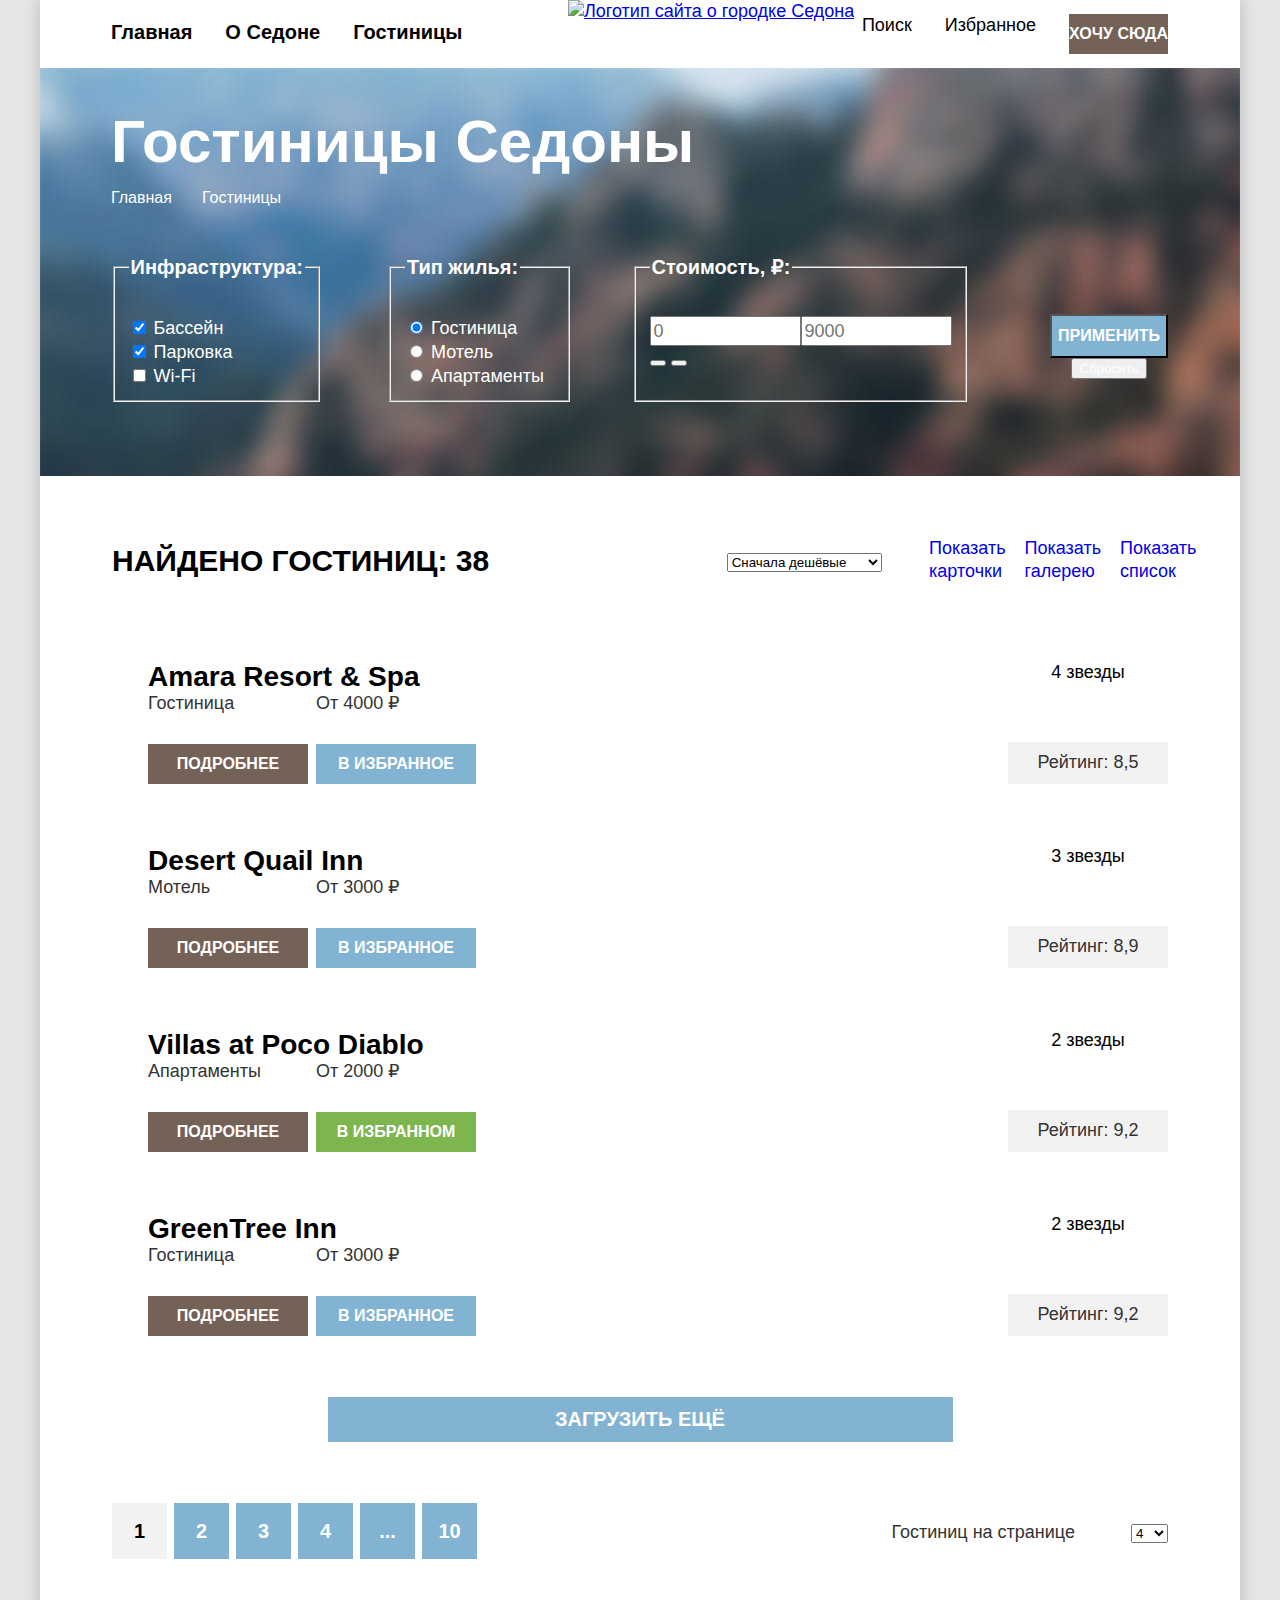
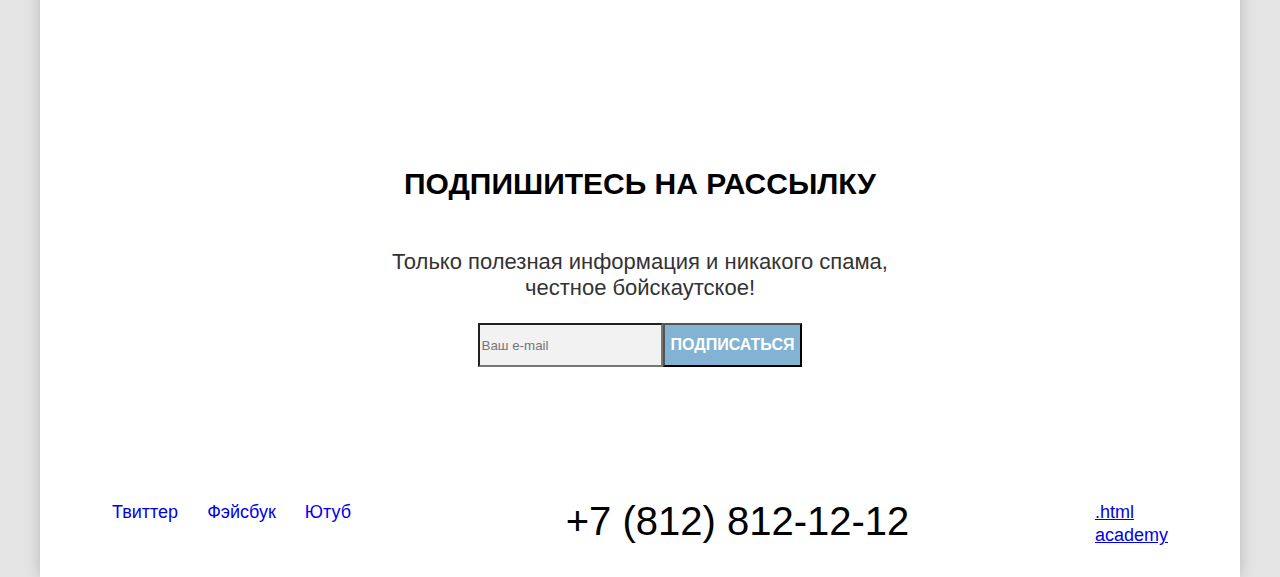
==== catalog.html @ c20fc171 "Вносит правки и временно возвращает "визуально-спрятанное"" ====
<!DOCTYPE html>
<html lang="ru">
  <head>
    <meta charset="utf-8">
    <title>Каталог</title>
    <link rel="stylesheet" href="css/styles.css">
    <base href="https://htmlacademy-htmlcss.github.io/1653551-sedona-32/8/">
</head>
  <body>
    <div class="container">
      <header class="page-header">
        <nav class="navigation">
          <ul class="navigation-list clear-list">
            <li class="navigation-item">
              <a class="navigation-link clear-underline" href="index.html">Главная</a>
            </li>
            <li class="navigation-item">
              <a class="navigation-link clear-underline" href="#">О Седоне</a>
            </li>
            <li class="navigation-item">
              <a class="navigation-link navigation-link-current clear-underline">Гостиницы</a> <!--Каталог-->
            </li>
          </ul>
        </nav>
        <a class="logo header-logo" href="index.html">
          <img src="img/logo.svg" alt="Логотип сайта о городке Седона">
        </a>
        <ul class="user-list clear-list">
            <li class="user-item">
              <a class="user-link clear-underline" href="#">
                <span> <!-- class="visually-hidden"-->
                  Поиск
                </span>
              </a>
            </li>
            <li class="user-item">
              <a class="user-link clear-underline" href="#">
                <span> <!-- class="visually-hidden"-->
                  Избранное
                </span>
              </a>
            </li>
            <li class="user-item">
              <a href="#" class="sedona-decorative-btn user-link clear-underline">
                Хочу сюда
              </a>
            </li>
        </ul>
      </header>
      <main class="main-inner main-container">
        <div class="catalog-bg">
          <h1 class="inner-header-title">Гостиницы Седоны</h1>
          <ul class="breadcrumbs clear-list">
            <li class="breadcrumbs-item">
              <a class="breadcrumbs-link clear-underline" href="index.html">Главная</a> <!--Позже подпись заменится на иконку домика-->
            </li>
            <li class="breadcrumbs-item">
                <a class="breadcrumbs-link clear-underline">Гостиницы</a>
            </li>
          </ul>
          <form class="catalog-filter" action="https://echo.htmlacademy.ru/" method="get">
            <h2 class="visually-hidden">Фильтрация каталога</h2>
            <fieldset class="catalog-filter-group infrastructure-field">
              <legend class="catalog-filter-title">Инфраструктура:</legend>
              <ul class="catalog-filter-list clear-list">
                <li class="catalog-filter-item">
                  <label class="infrastructure">
                    <input type="checkbox" name="pool" checked>
                    <span>Бассейн</span>
                  </label>
                </li>
                <li class="catalog-filter-item">
                  <label class="infrastructure">
                    <input type="checkbox" name="parking" checked>
                    <span>Парковка</span>
                  </label>
                </li>
                <li class="catalog-filter-item ">
                  <label class="infrastructure">
                    <input type="checkbox" name="wi-fi">
                    <span>Wi-Fi</span>
                  </label>
                </li>
              </ul>
            </fieldset>
            <fieldset class="catalog-filter-group dwelling-field">
              <legend class="catalog-filter-title">Тип жилья:</legend>
              <ul class="catalog-filter-list clear-list">
                <li class="catalog-filter-item">
                  <label class="dwelling">
                    <input type="radio" name="dwelling-type" value="hotel" checked>
                    <span>Гостиница</span>
                  </label>
                </li>
                <li class="catalog-filter-item">
                  <label class="dwelling">
                    <input type="radio" name="dwelling-type" value="motel">
                    <span>Мотель</span>
                  </label>
                </li>
                <li class="catalog-filter-item">
                  <label class="dwelling">
                    <input type="radio" name="dwelling-type" value="apartments">
                    <span>Апартаменты</span>
                  </label>
                </li>
              </ul>
            </fieldset>
            <fieldset class="catalog-filter-group price-field">
              <legend class="catalog-filter-title">Стоимость, &#8381;:</legend>
              <div class="price-sorting">
                <label class="catalog-filter-label">
                  <input class="catalog-filter-input price-block" type="number" name="min-price" placeholder="0">
                </label>
                <label class="catalog-filter-label">
                  <input class="catalog-filter-input price-block" type="number" name="max-price" placeholder="9000">
                </label>
              </div>
              <div class="toggles">
                <button class="range-toggle toggle-min" type="button">
                  <span class="visually-hidden">Изменить минимальную цену.</span>
                </button>
                <button class="range-toggle toggle-max" type="button">
                  <span class="visually-hidden"> Изменить максимальную цену.</span>
                </button>
              </div>
            </fieldset>
            <div class="form-btns">
              <button class="button sedona-decorative-btn apply blue-btn" type="submit">Применить</button>
              <button class="reset" type="reset">Сбросить</button>
            </div>
          </form>
        </div>
        <section class="sedona-dwelling">
          <div class="display-hotels">
            <p class="hotels-found">Найдено гостиниц: 38</p>
            <form class="sorting-type dark-text">
              <label for="sorting" class="visually-hidden">Сортировка</label>
              <select id="sorting" name="sorting">
                <option value="cheap">Сначала дешёвые</option>
                <option value="expensive">Сначала дорогие</option>
                <option value="popular">Сначала популярные</option>
              </select>
              <button type="submit" class="visually-hidden">Отсортировать гостиницы</button>
            </form>
            <a href="#" class="show clear-underline">
              <span>Показать карточки</span> <!-- class="visually-hidden"-->
            </a>
            <a href="#" class="show clear-underline">
              <span>Показать галерею</span> <!-- class="visually-hidden"-->
            </a>
            <a href="#" class="show clear-underline">
              <span>Показать список</span> <!-- class="visually-hidden"-->
            </a>
          </div>
          <ul class="hotel-list clear-list">
            <li class="hotel-card">
              <a class="hotel-img-link" href="#">
                <img class="hotel-card-image" src="img/amara.jpg" alt="">
              </a>
              <div class="hotel-info">
                <a class="hotel-card-link clear-underline" href="#">
                  <h3 class="hotel-card-title">Amara Resort & Spa</h3>
                </a>
                <div class="card-main">
                  <div class="card-left">
                    <span class="hotel-card-type dark-text">Гостиница</span>
                    <a href="#" class="sedona-decorative-btn catalog-btn">Подробнее</a>
                  </div>
                  <div class="card-right">
                    <span class="hotel-card-price dark-text">От 4000 &#8381;</span>
                    <a href="#" class="sedona-decorative-btn to-selected blue-btn catalog-btn">В избранное</a>
                  </div>
                </div>
              </div>
              <div class="rate">
                <span class="stars">4 звезды</span> <!-- class="visually-hidden"-->
                <span class="hotel-card-rate dark-text">Рейтинг: 8,5</span>
              </div>
            </li>
            <li class="hotel-card">
              <a class="hotel-img-link" href="#">
                <img class="hotel-card-image" src="img/desert.jpg" alt="">
              </a>
              <div class="hotel-info">
                <a class="hotel-card-link clear-underline" href="#">
                  <h3 class="hotel-card-title">Desert Quail Inn</h3>
                </a>
                <div class="card-main">
                  <div class="card-left">
                    <span class="hotel-card-type dark-text">Мотель</span>
                    <a href="#" class="sedona-decorative-btn catalog-btn">Подробнее</a>
                  </div>
                  <div class="card-right">
                    <span class="hotel-card-price dark-text">От 3000 &#8381;</span>
                    <a href="#" class="sedona-decorative-btn to-selected blue-btn catalog-btn">В избранное</a>
                  </div>
                </div>
              </div>
              <div class="rate">
                <span class="stars">3 звезды</span> <!-- class="visually-hidden"-->
                <span class="hotel-card-rate dark-text">Рейтинг: 8,9</span>
              </div>
            </li>
            <li class="hotel-card">
              <a class="hotel-img-link" href="#">
                <img class="hotel-card-image" src="img/villas.jpg" alt="">
              </a>
              <div class="hotel-info">
                <a class="hotel-card-link clear-underline" href="#">
                  <h3 class="hotel-card-title">Villas at Poco Diablo</h3>
                </a>
                <div class="card-main">
                  <div class="card-left">
                    <span class="hotel-card-type dark-text">Апартаменты</span>
                    <a href="#" class="sedona-decorative-btn catalog-btn">Подробнее</a>
                  </div>
                  <div class="card-right">
                    <span class="hotel-card-price dark-text">От 2000 &#8381;</span>
                    <a href="#" class="sedona-decorative-btn selected-btn catalog-btn">В избранном</a>
                  </div>
                </div>
              </div>
              <div class="rate">
                <span class="stars">2 звезды</span> <!-- class="visually-hidden"-->
                <span class="hotel-card-rate dark-text">Рейтинг: 9,2</span>
              </div>
            </li>
            <li class="hotel-card">
              <a class="hotel-img-link" href="#">
                <img class="hotel-card-image" src="img/greentree.jpg" alt="">
              </a>
              <div class="hotel-info">
                <a class="hotel-card-link clear-underline" href="#">
                  <h3 class="hotel-card-title">GreenTree Inn</h3>
                </a>
                <div class="card-main">
                  <div class="card-left">
                    <span class="hotel-card-type dark-text">Гостиница</span>
                    <a href="#" class="sedona-decorative-btn catalog-btn">Подробнее</a>
                  </div>
                  <div class="card-right">
                    <span class="hotel-card-price dark-text">От 3000 &#8381;</span>
                    <a href="#" class="sedona-decorative-btn to-selected blue-btn catalog-btn">В избранное</a>
                  </div>
                </div>
              </div>
              <div class="rate">
                <span class="stars">2 звезды</span> <!-- class="visually-hidden"-->
                <span class="hotel-card-rate dark-text">Рейтинг: 9,2</span>
              </div>
            </li>
          </ul>
          <p class="blue-btn sedona-decorative-btn load">
            <a class="clear-underline blue-btn-link" href="#">Загрузить ещё</a>
          </p>
          <div class="bottom-catalog">
            <ul class="pagination clear-list">
              <li class="pagination-item pagination-current">
                <a class="pagination-link current">1</a>
              </li>
              <li class="pagination-item">
                <a class="pagination-link clear-underline" href="#">2</a>
              </li>
              <li class="pagination-item">
                <a class="pagination-link clear-underline" href="#">3</a>
              </li>
              <li class="pagination-item">
                <a class="pagination-link clear-underline" href="#">4</a>
              </li>
              <li class="pagination-item">
                <a class="pagination-link clear-underline" href="#">...</a>
              </li>
              <li class="pagination-item">
                <a class="pagination-link clear-underline" href="10">10</a>
              </li>
            </ul>
            <form class="sorting-type dark-text number-of-hotels">
              <label for="sorting" class="number-text">Гостиниц на странице</label>
              <select id="sorting" name="sorting">
                <option value="4">4</option>
                <option value="10">10</option>
                <option value="20">20</option>
              </select>
              <button type="submit" class="visually-hidden">Выбрать количество отображаемых гостиниц</button>
            </form>
          </div>
        </section>
        <section class="subscribe subscribe-catalog">
          <h2 class="subscribe-h subscribe-catalog-h">Подпишитесь на рассылку</h2>
          <p class="subscribe-p subscribe-catalog-p">Только полезная информация и никакого спама,<br>честное бойскаутское!</p>
          <form class="subscribe-form" action="https://echo.htmlacademy.ru/" method="post">
            <div class="div-flex">
              <input type="email" name="user-email" placeholder="Ваш e-mail" required>
              <button class="subscribe-button blue-btn sedona-decorative-btn" type="submit">
                Подписаться
              </button>
            </div>
          </form>
        </section>
      </main>
      <footer class="page-footer">
        <section class="footer-social">
          <h2 class="visually-hidden">Давайте дружить</h2>
          <ul class="footer-social-list clear-list">
            <li class="footer-social-item clear-list">
              <a class="button" href="https://twitter.com/htmlacademy_ru">
                <span>Твиттер</span> <!-- class="visually-hidden"-->
              </a>
            </li>
            <li class="footer-social-item clear-list">
              <a class="button" href="https://www.facebook.com/htmlacademy">
                <span>Фэйсбук</span> <!-- class="visually-hidden"-->
              </a>
            </li>
            <li class="footer-social-item clear-list">
              <a class="button" href="https://youtube.com/c/HTMLAcademyRUS">
                <span>Ютуб</span> <!-- class="visually-hidden"-->
              </a>
            </li>
          </ul>
        </section>
        <section class="footer-contacts">
          <h2 class="visually-hidden">Контакты</h2>
          <a class="footer-contacts-phone" href="tel:+78128121212">+7 (812) 812-12-12</a>
        </section>
        <section class="footer-about">
          <h2 class="visually-hidden">Сделано Html academy</h2>
          <a href="class="htmlacademy-link" href="https://htmlacademy.ru/">.html<br>academy</a>
        </section>
      </footer>
    </div>
  </body>
</html>
---- css/styles.css ----
@font-face {
  font-family: "PT Sans";
  font-style: normal;
  font-weight: 400;
  src: url("fonts/pt-sans-400.woff2") format("woff2");
  font-display: swap;
}

@font-face {
  font-family: "PT Sans";
  font-style: normal;
  font-weight: 700;
  src: url("fonts/pt-sans-700.woff2") format("woff2");
  font-display: swap;
}

html {
  height: 100%;
}

body {
  font-family: "PT Sans", "Arial", sans-serif;
  font-size: 18px;
  line-height: 23px;
  background-color: #E5E5E5;
  color: #000000;
  min-height: 100%;
  display: flex;
  margin: 0;
}

.container {
  display: flex;
  flex-direction: column;
  width: 1200px;
  margin: 0 auto;
  background-color: #FFFFFF;
  box-shadow: 0px 0px 15px rgba(0, 0, 0, 0.2);
}

.clear-list {
  list-style: none;
  margin: 0;
  padding: 0;
}

.page-header {
  display: flex;
  justify-content: space-between;
  position: relative;
}

.main-container {
  flex-grow: 1;
}

.navigation-list {
  display: flex;
  margin-left: 71px;
}

.user-list {
  display: flex;
  padding-top: 14px;
  padding-bottom: 14px;
  margin-right: 72px;
}

.page-footer {
  margin-top: auto;
  display: flex;
  justify-content: space-between;
  padding: 40px 72px 30px 72px;
}

.navigation-item {
  font-size: 20px;
  line-height: 26px;
  font-weight: 700;
  margin-right: 33px;
}

.catalog-filter-title {
  font-size: 20px;
  line-height: 26px;
  font-weight: 700;
  color: #FFFFFF;
  margin-bottom: 30px;
}

.catalog-filter {
  display: flex;
}

.catalog-filter-group {
  width: 150px;
}

.dwelling span {
  color: #FFFFFF;
}

.infrastructure span {
  color: #FFFFFF;
}

.display-hotels {
  display: flex;
  justify-content: space-between;
  align-items: center;
  margin-bottom: 76px;
}

.show {
  width: 48px;
  height: 48px;
}

.clear-underline {
  text-decoration: none;
}

.navigation-link {
  display: block;
  padding-top: 19px;
  padding-bottom: 20px;
  color: #000000;
}

.user-item {
  margin-right: 33px;
}

.navigation-item:last-of-type,
.user-item:last-of-type {
  margin-right: 0;
}

.user-link {
  color: #000000;
}

.subscribe {
  display: flex;
  flex-direction: column;
  align-items: center;
  padding-top: 94px;
  padding-bottom: 94px;
}

.subscribe-index {
  background-image: url(../img/footer-background.jpg);
  background-repeat: no-repeat;
}

.first {
  background-image: url(../img/index_background.jpg);
  background-repeat: no-repeat;
  padding-top: 51px;
  padding-bottom: 83px;
}

.welcome {
  display: block;
  margin: 0 auto;
}

.header-logo {
  position: absolute;
  left: 44%;
  top: 0%;
}

.catalog-bg {
  display: flex;
  flex-direction: column;
  justify-content: space-between;
  margin: 0;
  padding: 35px 72px 85px 71px;
  background-image: url(../img/catalog_background.jpg);
  background-repeat: no-repeat;
}

.subscribe-form input {
  background-color: #F2F2F2;
}

.heading {
  font-size: 30px;
  font-weight: 700;
  line-height: 36px;
  text-transform: uppercase;
  text-align: center;
  margin: 0;
}

.town {
  margin-top: 63px;
  margin-bottom: 23px;
}

.hotel-search {
  padding-top: 91px;
  padding-bottom: 91px;
}

.interest {
  margin-bottom: 30px;
}

.reasons {
  font-size: 22px;
  line-height: 36px;
  color: #333333;
  text-align: center;
  margin: 0;
  margin-bottom: 79px;
}

.suggestions {
  font-size: 22px;
  line-height: 36px;
  color: #333333;
  text-align: center;
  margin: 0;
}

/*Паддинги у преимуществ дополнительно поправлю на моменте добавления иконок в эти блоки, потому как сейчас так или иначе смотрится криво*/

.advantages-list {
  display: flex;
  flex-wrap: wrap;
}

.advantages-item {
  text-align: center;
  width: 400px;
  padding-top: 90px;
  padding-bottom: 90px;
}

.advantages-title {
  font-weight: 700;
  font-size: 24px;
  line-height: 28px;
  text-transform: uppercase;
  margin: 0;
  margin-bottom: 40px;
}

.advantages-description {
  margin: 0;
  margin-top: 40px;
}

.advantages-item-light {
  background-color: rgba(131, 179, 211, 0.12);
}

.advantages-item-another {
  background-color: rgba(131, 179, 211, 0.2);
}

.advantages-item-blue {
  width: 100%;
  display: flex;
  background-color: #83B3D3;
}

.advantages-white {
  color: #FFFFFF;
}

.subscribe-h {
  color: #FFFFFF;
  text-transform: uppercase;
  font-weight: 700;
  font-size: 30px;
  line-height: 36px;
}

.subscribe-catalog-h {
  color: #000000;
}

.subscribe-p {
  color: #FFFFFF;
  text-align: center;
  font-size: 22px;
  line-height: 26px;
}

.subscribe-catalog-p {
  color: #333333;
}

.div-flex {
  display: flex;
}

.sedona-decorative-btn {
  background-color: #756257;
  text-decoration: none;
  text-transform: uppercase;
  font-size: 16px;
  line-height: 21px;
  font-weight: 700;
  text-align: center;
  color: #FFFFFF;
  display: block;
  padding-top: 9px;
  padding-bottom: 10px;
}

.catalog-btn {
  width: 160px;
}

.blue-btn {
  background-color: #83B3D3;
}

.blue-btn-link {
  color: #FFFFFF;
  font-weight: 700;
  font-size: 20px;
  line-height: 26px;
}

.selected-btn {
  background-color: #7DB54F;
}

.footer-social-list {
  display: flex;
}

.footer-social-item {
  padding-right: 29px;
}

.footer-contacts-phone {
  font-size: 40px;
  line-height: 40px;
  text-align: center;
  text-decoration: none;
  color: #000000;
}

.button {
  text-decoration: none;
}

.inner-header-title {
  color: #FFFFFF;
  font-weight: 700;
  font-size: 60px;
  line-height: 78px;
  margin: 0;
  padding: 0;
  margin-bottom: 5px;
}

.breadcrumbs {
  display: flex;
  margin-bottom: 45px;
}

.breadcrumbs-item {
  list-style: none;
  margin-right: 30px;
}

.breadcrumbs-link {
  color: #FFFFFF;
  font-size: 16px;
  line-height: 21px;
}

.catalog-filter-item {
  font-size: 18px;
  line-height: 24px;
}

.catalog-filter-input {
  font-size: 18px;
  line-height: 24px;
}

.sorting-type {
  font-size: 18px;
  line-height: 24px;
}

.load {
  width: 625px;
  margin-bottom: 61px;
  margin-left: auto;
  margin-right: auto;
}

.search-btn {
  display: block;
  width: 576px;
  margin-top: 73px;
  margin-left: auto;
  margin-right: auto;
  padding-top: 13px;
  padding-bottom: 17px;
}

.hotels-found {
  text-transform: uppercase;
  font-weight: 700;
  font-size: 30px;
  line-height: 39px;
  display: inline-block;
  margin: 0;
  padding: 0;
  margin-right: 190px;
}

.hotel-card {
  display: flex;
  margin-bottom: 61px;
}

.hotel-card-link {
  color: #000000;
  font-weight: 700;
  font-size: 24px;
  line-height: 31px;
}

.hotel-card-title {
  margin: 0;
}

.hotel-info {
  margin-left: 36px;
}

.card-main {
  display: flex;
}

.card-left {
  display: block;
  margin-right: 8px;
}

.card-right {
  display: block;
}

.hotel-card-type {
  display: block;
  margin: 0;
  padding: 0;
  margin-bottom: 29px;
}

.hotel-card-price {
  display: block;
  margin: 0;
  padding: 0;
  margin-bottom: 29px;
}

.reset {
  color: #FFFFFF;
  margin-left: auto;
}

.hotel-card-rate {
  background-color: #F2F2F2;
  display: block;
  width: 160px;
  padding-top: 9px;
  padding-bottom: 10px;
  text-align: center;
  margin-top: auto;
}

.rate {
  display: flex;
  flex-direction: column;
  margin-left: auto;
}
.stars {
  text-align: center  ;
}

.dark-text {
  color: #333333;
}

.bottom-catalog {
  display: flex;
  align-items: baseline;
}

.sedona-dwelling {
  padding: 50px 72px 89px 72px;
}

.number-of-hotels {
  margin-left: auto;
}

.number-text {
  display: inline-block;
  margin-right: 51px;
  color:#333333;
}

.pagination {
  display: flex;
}

.pagination-item {
  margin-right: 7px;
}

.pagination-link {
  display: block;
  width: 55px;
  background-color: #83B3D3;
  color: #FFFFFF;
  text-align: center;
  font-weight: 700;
  font-size: 20px;
  line-height: 26px;
  padding-top: 15px;
  padding-bottom: 15px;
}

/*цвета с макета нормально не захватились, так понимаю, что эти*/
.current {
  background-color: #F2F2F2;
  color: #000000;
}

.subscribe-catalog {
  margin-top: 0;
}

.visually-hidden {
  position: absolute;
  width: 1px;
  height: 1px;
  margin: -1px;
  padding: 0;
  border: 0;
  clip: rect(0 0 0 0);
  overflow: hidden;
}

.price-block {
  width: 143px;
}

.infrastructure-field {
  margin-right: 67px;
}

.price-sorting {
  display: flex;
}

.form-btns {
  margin-left: 81px;
}

/*тут пока пиксели на глаз, потому как в фигме что-то странное*/
.apply {
  margin-top: 60px;
}

.reset {
  display: block;
  margin-left: auto;
  margin-right: auto;
}

.price-field {
  margin-left: auto;
}
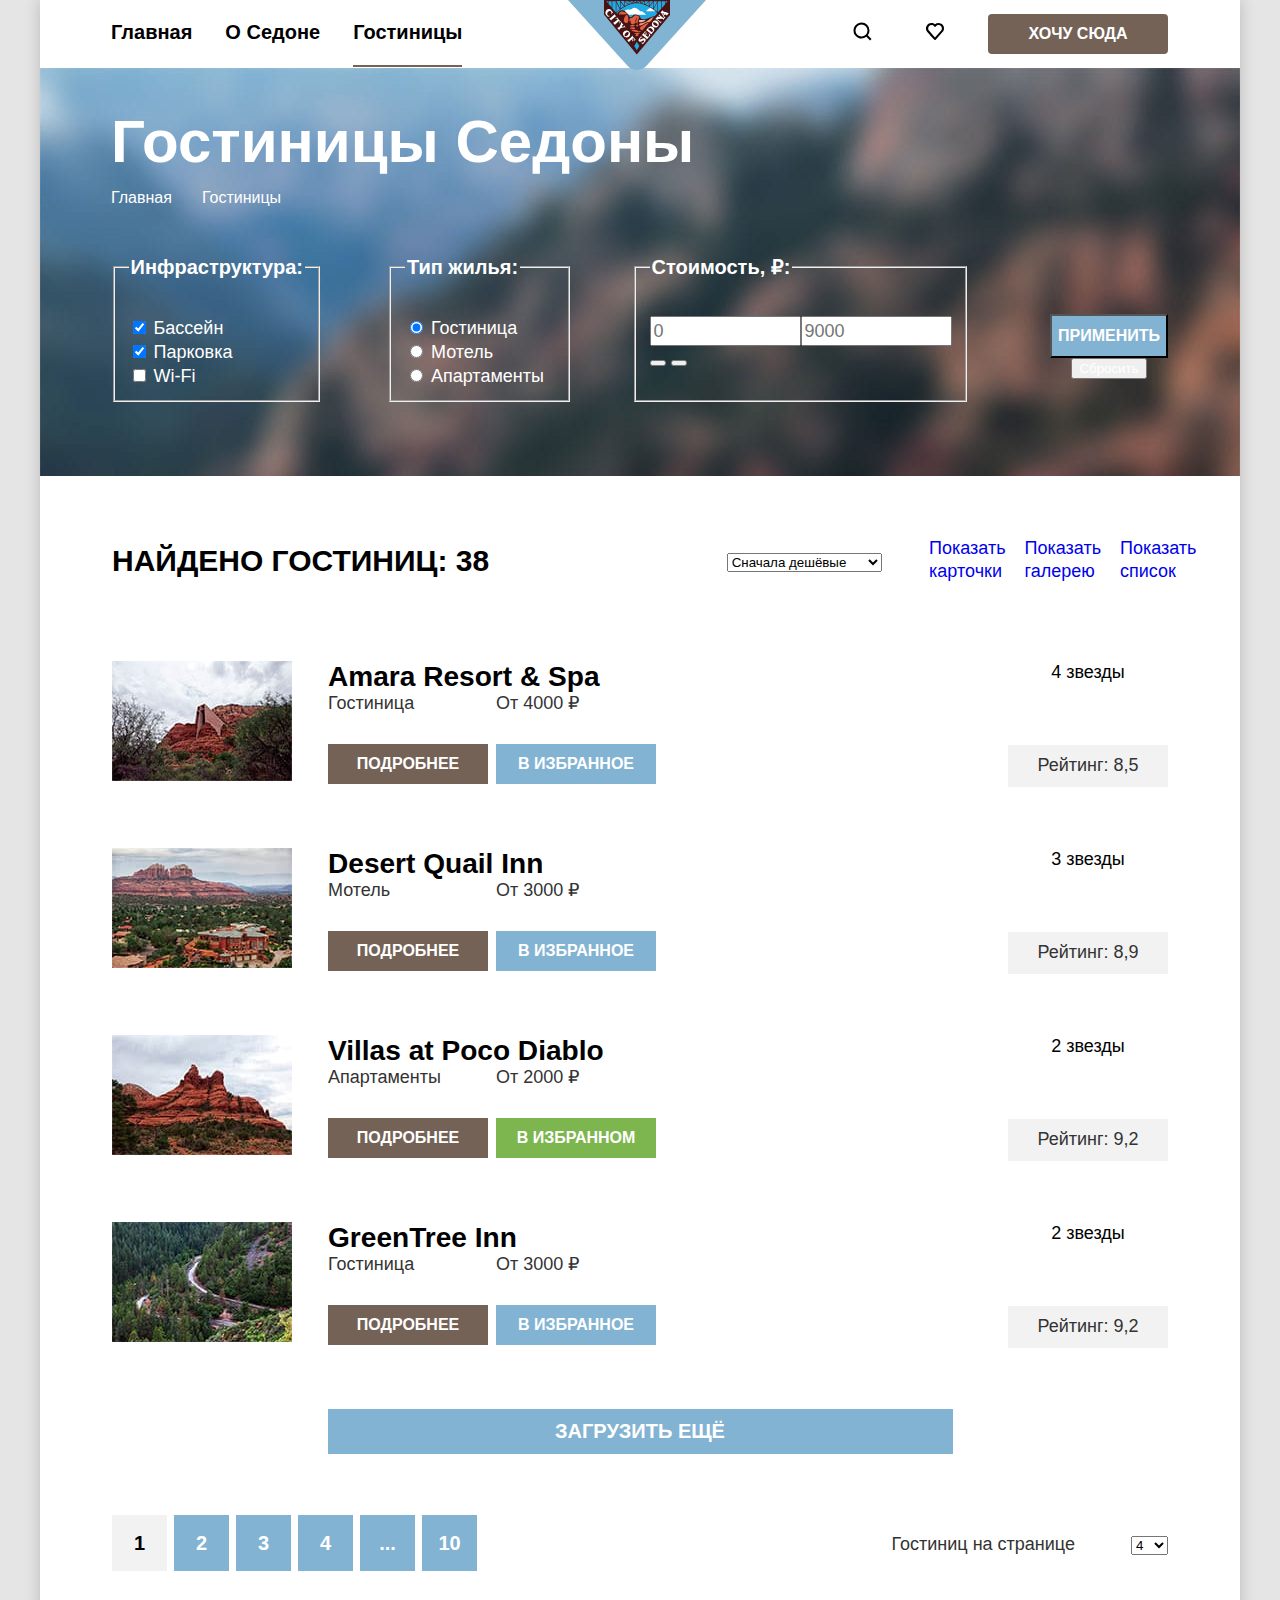
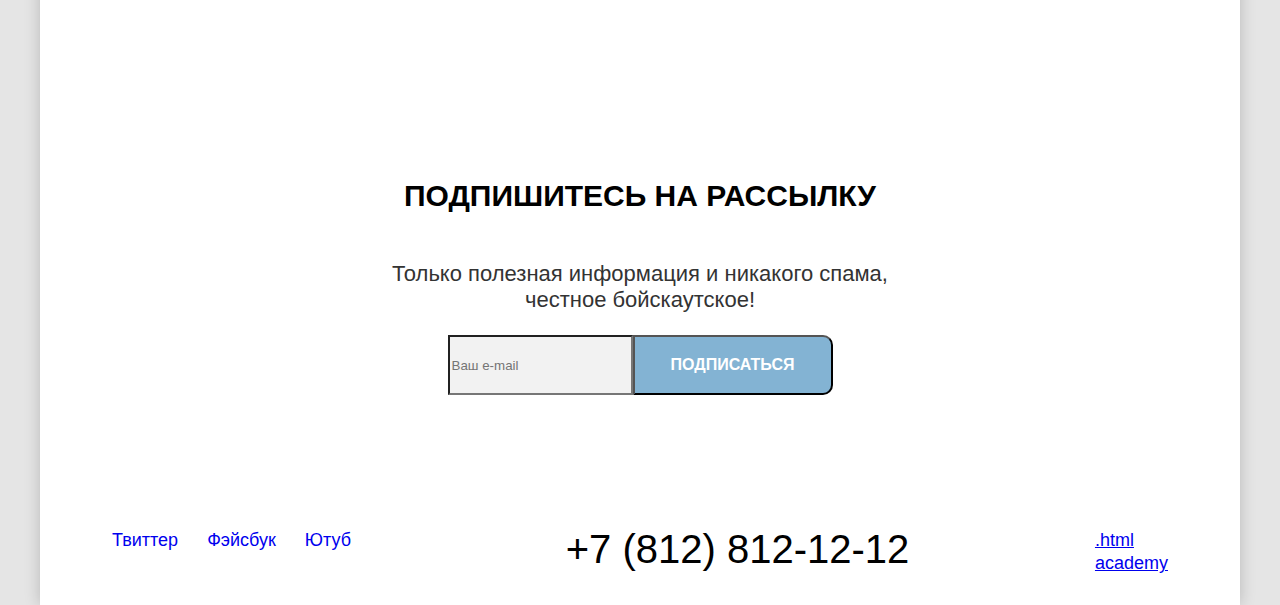
==== commit baf6512e: "Выполняет черновую версию декоративных элементов на главной странице" ====
--- a/catalog.html
+++ b/catalog.html
@@ -1,11 +1,9 @@
-
 <!DOCTYPE html>
 <html lang="ru">
   <head>
     <meta charset="utf-8">
     <title>Каталог</title>
     <link rel="stylesheet" href="css/styles.css">
-    <base href="https://htmlacademy-htmlcss.github.io/1653551-sedona-32/8/">
 </head>
   <body>
     <div class="container">
@@ -18,7 +16,7 @@
             <li class="navigation-item">
               <a class="navigation-link clear-underline" href="#">О Седоне</a>
             </li>
-            <li class="navigation-item">
+            <li class="navigation-item current-page">
               <a class="navigation-link navigation-link-current clear-underline">Гостиницы</a> <!--Каталог-->
             </li>
           </ul>
@@ -27,25 +25,31 @@
           <img src="img/logo.svg" alt="Логотип сайта о городке Седона">
         </a>
         <ul class="user-list clear-list">
-            <li class="user-item">
-              <a class="user-link clear-underline" href="#">
-                <span> <!-- class="visually-hidden"-->
-                  Поиск
-                </span>
-              </a>
-            </li>
-            <li class="user-item">
-              <a class="user-link clear-underline" href="#">
-                <span> <!-- class="visually-hidden"-->
-                  Избранное
-                </span>
-              </a>
-            </li>
-            <li class="user-item">
-              <a href="#" class="sedona-decorative-btn user-link clear-underline">
-                Хочу сюда
-              </a>
-            </li>
+          <li class="user-item">
+            <a class="user-link clear-underline" href="#">
+              <svg aria-hidden="true" focusable="false" width="20" height="20" fill="none" xmlns="http://www.w3.org/2000/svg">
+                <path d="m19.5 18-3.7-3.67a8 8 0 0 0 1.7-4.87 8 8 0 0 0-8-7.96c-4.4 0-8 3.68-8 8.06a8 8 0 0 0 12.9 6.26l3.7 3.68 1.4-1.5Zm-10-2.48a6 6 0 0 1-6-5.96 6 6 0 0 1 12 0 6 6 0 0 1-6 5.96Z" fill="#000"/>
+              </svg>
+              <span class="visually-hidden">
+                Поиск
+              </span>
+            </a>
+          </li>
+          <li class="user-item">
+            <a class="user-link clear-underline" href="#">
+              <svg aria-hidden="true" focusable="false" width="20" height="20" fill="none" xmlns="http://www.w3.org/2000/svg">
+                <path d="M9.9 19a.9.9 0 0 1-.8-.4c-5.4-6.1-6.7-7.5-7-7.9A5.4 5.4 0 0 1 6.5 2C7.8 2 9 2.5 10 3.3a5.46 5.46 0 0 1 9 4.1c0 1.3-.5 2.5-1.3 3.4l-7 7.9c-.2.2-.4.3-.8.3Zm-6-9.5c.3.4 3.5 4 6.1 6.9l6.2-7c.5-.5.7-1.2.7-2 0-1.8-1.5-3.3-3.3-3.3-1 0-2 .5-2.7 1.3-.3.3-.6.4-.9.4-.3 0-.6-.2-.8-.4-.7-.8-1.7-1.3-2.7-1.3-1.8 0-3.3 1.5-3.3 3.3-.1.9.3 1.6.7 2.1-.1 0-.1 0 0 0Z" fill="#000"/>
+              </svg>
+              <span class="visually-hidden">
+                Избранное
+              </span>
+            </a>
+          </li>
+          <li class="user-item">
+            <a href="#" class="sedona-decorative-btn user-link clear-underline want-there brown-btn">
+              Хочу сюда
+            </a>
+          </li>
         </ul>
       </header>
       <main class="main-inner main-container">
@@ -166,7 +170,7 @@
                 <div class="card-main">
                   <div class="card-left">
                     <span class="hotel-card-type dark-text">Гостиница</span>
-                    <a href="#" class="sedona-decorative-btn catalog-btn">Подробнее</a>
+                    <a href="#" class="sedona-decorative-btn catalog-btn brown-btn">Подробнее</a>
                   </div>
                   <div class="card-right">
                     <span class="hotel-card-price dark-text">От 4000 &#8381;</span>
@@ -190,7 +194,7 @@
                 <div class="card-main">
                   <div class="card-left">
                     <span class="hotel-card-type dark-text">Мотель</span>
-                    <a href="#" class="sedona-decorative-btn catalog-btn">Подробнее</a>
+                    <a href="#" class="sedona-decorative-btn catalog-btn brown-btn">Подробнее</a>
                   </div>
                   <div class="card-right">
                     <span class="hotel-card-price dark-text">От 3000 &#8381;</span>
@@ -214,7 +218,7 @@
                 <div class="card-main">
                   <div class="card-left">
                     <span class="hotel-card-type dark-text">Апартаменты</span>
-                    <a href="#" class="sedona-decorative-btn catalog-btn">Подробнее</a>
+                    <a href="#" class="sedona-decorative-btn catalog-btn brown-btn">Подробнее</a>
                   </div>
                   <div class="card-right">
                     <span class="hotel-card-price dark-text">От 2000 &#8381;</span>
@@ -238,7 +242,7 @@
                 <div class="card-main">
                   <div class="card-left">
                     <span class="hotel-card-type dark-text">Гостиница</span>
-                    <a href="#" class="sedona-decorative-btn catalog-btn">Подробнее</a>
+                    <a href="#" class="sedona-decorative-btn catalog-btn brown-btn">Подробнее</a>
                   </div>
                   <div class="card-right">
                     <span class="hotel-card-price dark-text">От 3000 &#8381;</span>
@@ -327,7 +331,7 @@
         </section>
         <section class="footer-about">
           <h2 class="visually-hidden">Сделано Html academy</h2>
-          <a href="class="htmlacademy-link" href="https://htmlacademy.ru/">.html<br>academy</a>
+          <a class="htmlacademy-link" href="https://htmlacademy.ru/">.html<br>academy</a>
         </section>
       </footer>
     </div>
--- a/css/styles.css
+++ b/css/styles.css
@@ -129,6 +129,8 @@
 
 .user-item {
   margin-right: 33px;
+  margin-top: auto;
+  margin-bottom: auto;
 }
 
 .navigation-item:last-of-type,
@@ -138,6 +140,7 @@
 
 .user-link {
   color: #000000;
+  padding: 10px;
 }
 
 .subscribe {
@@ -154,10 +157,21 @@
 }
 
 .first {
-  background-image: url(../img/index_background.jpg);
+  background-image: url("../img/index_background.jpg");
   background-repeat: no-repeat;
   padding-top: 51px;
   padding-bottom: 83px;
+  position: relative;
+}
+
+.mask {
+  background-image: url("../img/white_mask.svg");
+  background-repeat: no-repeat;
+  position: absolute;
+  left: 0;
+  right: 0;
+  top: 430px;
+  bottom: 0;
 }
 
 .welcome {
@@ -167,6 +181,7 @@
 
 .header-logo {
   position: absolute;
+  z-index: 2;
   left: 44%;
   top: 0%;
 }
@@ -226,17 +241,16 @@
 }
 
 /*Паддинги у преимуществ дополнительно поправлю на моменте добавления иконок в эти блоки, потому как сейчас так или иначе смотрится криво*/
-
 .advantages-list {
-  display: flex;
-  flex-wrap: wrap;
+  display: grid;
+  grid-template-columns: 400px 400px 400px;
 }
 
 .advantages-item {
   text-align: center;
   width: 400px;
   padding-top: 90px;
-  padding-bottom: 90px;
+  padding-bottom: 77px;
 }
 
 .advantages-title {
@@ -245,12 +259,21 @@
   line-height: 28px;
   text-transform: uppercase;
   margin: 0;
-  margin-bottom: 40px;
-}
-
-.advantages-description {
-  margin: 0;
-  margin-top: 40px;
+  margin-bottom: 25px;
+}
+
+.advantages-number {
+  margin-bottom: 26px;
+}
+
+/*у карточек с иконками отличаются отступы*/
+.advantages-title-alt {
+  font-weight: 700;
+  font-size: 24px;
+  line-height: 28px;
+  text-transform: uppercase;
+  margin: 0;
+  margin-bottom: 20px;
 }
 
 .advantages-item-light {
@@ -262,6 +285,7 @@
 }
 
 .advantages-item-blue {
+  grid-column: span 3; /*сработало самое простое решение*/
   width: 100%;
   display: flex;
   background-color: #83B3D3;
@@ -407,6 +431,7 @@
   margin-right: auto;
   padding-top: 13px;
   padding-bottom: 17px;
+  border-radius: 10px;
 }
 
 .hotels-found {
@@ -586,3 +611,179 @@
 .price-field {
   margin-left: auto;
 }
+
+.icon-present {
+  height: 76px;
+  margin: 0;
+  background-image: url("/img/icons/present.svg");
+  background-size: 64px 76px;
+  background-repeat: no-repeat;
+  background-position: center center;
+  margin-bottom: 23px;
+}
+
+.icon-house {
+  height: 76px;
+  margin: 0;
+  background-image: url("/img/icons/house.svg");
+  background-size: 75px 72px;
+  background-repeat: no-repeat;
+  background-position: center center;
+  margin-bottom: 23px;
+}
+
+.icon-burger {
+  height: 76px;
+  margin: 0;
+  background-image: url("/img/icons/burger.svg");
+  background-size: 74px 70px;
+  background-repeat: no-repeat;
+  background-position: center center;
+  margin-bottom: 23px;
+}
+
+.brown-btn:hover {
+  background-color: #615048;
+}
+
+.brown-btn:focus {
+  background-color: #615048;
+  border: 3px solid #83B3D3;
+}
+
+.brown-btn:active {
+  background-color: #615048;
+  color: rgba(255, 255, 255, 0.3);
+}
+
+.want-there {
+  border-radius: 4px;
+  width: 160px;
+}
+
+.current-page {
+  border-bottom: 2px solid #756257;
+}
+
+.navigation-link:hover {
+  color: #756257;
+}
+
+.navigation-link:focus {
+  color: #756257;
+  border: 3px solid #83B3D3;
+  box-sizing: border-box;
+  border-radius: 10px;
+}
+
+.navigation-link:active {
+  color: rgba(136, 127, 121, 0.3);
+}
+
+.user-link svg:hover{
+  stroke: #756257;
+}
+
+.user-link svg:focus{
+  stroke: #756257;
+  top: 10;
+  bottom: 10;
+}
+
+.user-link:focus {
+  border: 3px solid #83B3D3;
+  box-sizing: border-box;
+  border-radius: 10px;
+}
+
+.user-link svg:active{
+  stroke: rgba(136, 127, 121, 0.3);
+}
+
+.social-btn {
+  width: 40px;
+  height: 40px;
+}
+
+.social-btn svg {
+  fill: #83B3D3;
+}
+
+.social-btn:hover svg {
+  fill: #68A2CA;
+}
+
+/*не получается сделать нужные размеры фейсбуку*/
+.social-btn:focus {
+  border: 3px solid #83B3D3;
+  border-radius: 10px;
+  width: 40px;
+  height: 40px;
+}
+
+.social-btn:focus svg {
+  fill: #68A2CA;
+}
+
+.social-btn:active svg {
+  fill: rgba(104, 162, 202, 0.3);
+}
+
+.footer-contacts-phone:hover {
+  color: #756257;
+}
+
+.footer-contacts-phone:focus {
+  color: #756257;
+  border: 3px solid #83B3D3;
+  box-sizing: border-box;
+  border-radius: 10px;
+  padding: 15px;
+}
+
+.footer-contacts-phone:active {
+  color: rgba(117, 98, 87, 0.3);
+}
+
+.htmlacademy-link svg {
+  fill: #000000;
+}
+
+.htmlacademy-link:hover svg {
+  fill: #756257;
+}
+
+.htmlacademy-link:focus {
+  color: #756257;
+  border: 3px solid #83B3D3;
+  box-sizing: border-box;
+  border-radius: 10px;
+  position: relative;
+  padding: 23px 19px 22px 22px;
+}
+
+.htmlacademy-link:active svg {
+  fill: rgba(117, 98, 87, 0.3);
+}
+
+.subscribe-button {
+  background: #83B3D3;
+  width: 200px;
+  height: 60px;
+  border-radius: 0px 10px 10px 0px
+}
+
+.subscribe-button:hover {
+  background: #68A2CA;
+}
+
+.subscribe-button:focus {
+  background: #68A2CA;
+  border: 3px solid #756257;
+}
+
+.subscribe-button:active {
+  background: #68A2CA;
+  color: rgba(255, 255, 255, 0.3);
+  border: none;
+}
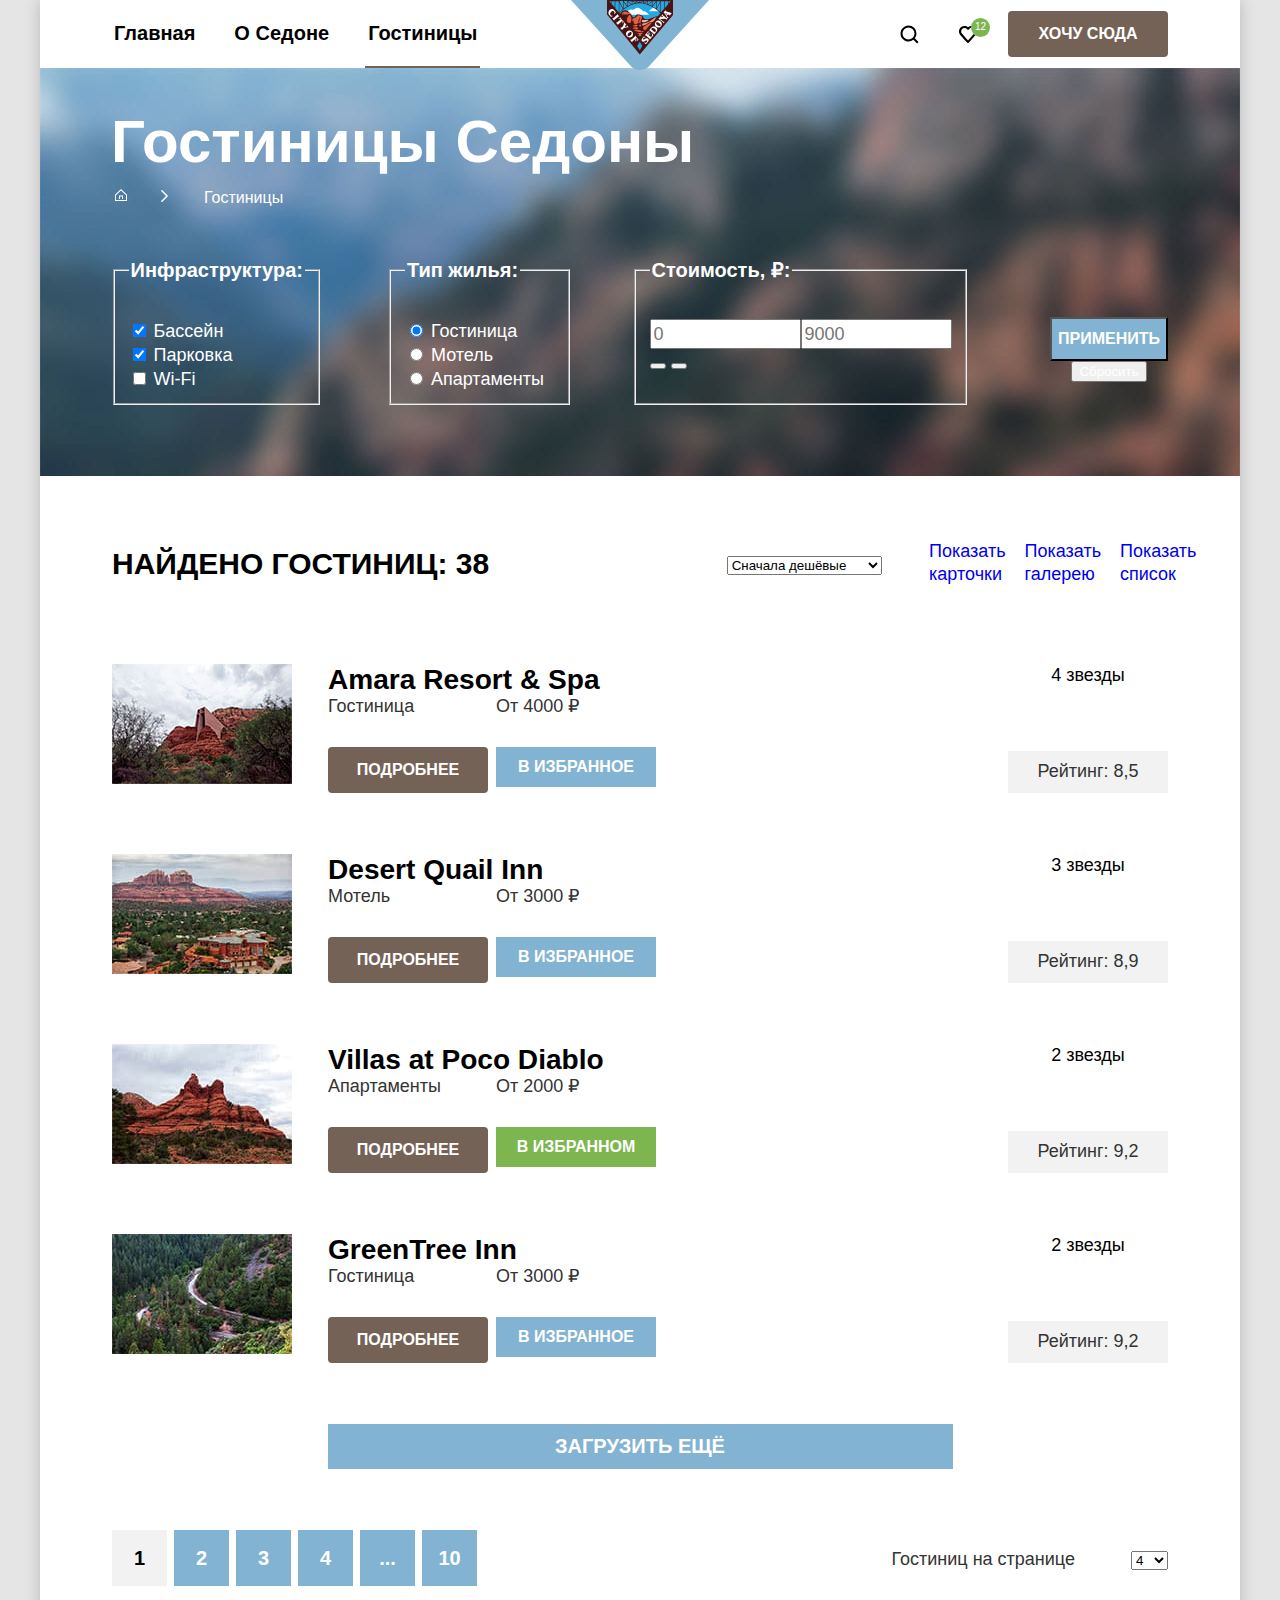
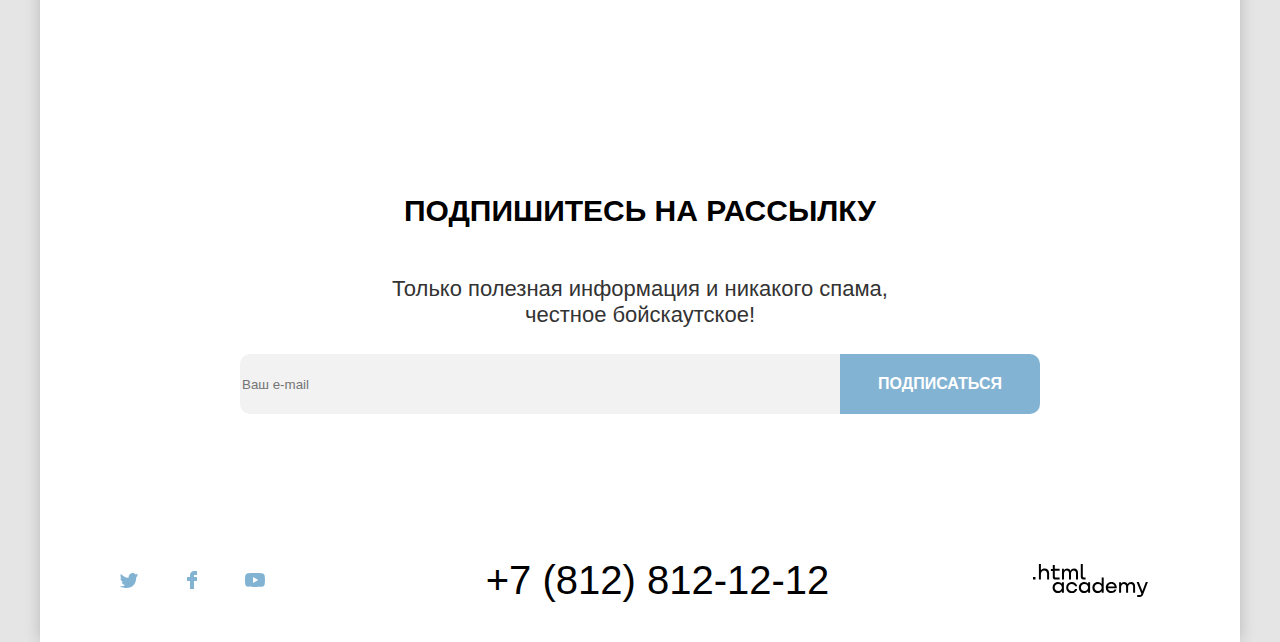
==== commit 26b49104: "Вносит ещё правки" ====
--- a/catalog.html
+++ b/catalog.html
@@ -27,8 +27,8 @@
         <ul class="user-list clear-list">
           <li class="user-item">
             <a class="user-link clear-underline" href="#">
-              <svg aria-hidden="true" focusable="false" width="20" height="20" fill="none" xmlns="http://www.w3.org/2000/svg">
-                <path d="m19.5 18-3.7-3.67a8 8 0 0 0 1.7-4.87 8 8 0 0 0-8-7.96c-4.4 0-8 3.68-8 8.06a8 8 0 0 0 12.9 6.26l3.7 3.68 1.4-1.5Zm-10-2.48a6 6 0 0 1-6-5.96 6 6 0 0 1 12 0 6 6 0 0 1-6 5.96Z" fill="#000"/>
+              <svg aria-hidden="true" focusable="false" width="20" height="20" xmlns="http://www.w3.org/2000/svg">
+                <path d="m19.5 18-3.7-3.67a8 8 0 0 0 1.7-4.87 8 8 0 0 0-8-7.96c-4.4 0-8 3.68-8 8.06a8 8 0 0 0 12.9 6.26l3.7 3.68 1.4-1.5Zm-10-2.48a6 6 0 0 1-6-5.96 6 6 0 0 1 12 0 6 6 0 0 1-6 5.96Z"/>
               </svg>
               <span class="visually-hidden">
                 Поиск
@@ -36,9 +36,9 @@
             </a>
           </li>
           <li class="user-item">
-            <a class="user-link clear-underline" href="#">
-              <svg aria-hidden="true" focusable="false" width="20" height="20" fill="none" xmlns="http://www.w3.org/2000/svg">
-                <path d="M9.9 19a.9.9 0 0 1-.8-.4c-5.4-6.1-6.7-7.5-7-7.9A5.4 5.4 0 0 1 6.5 2C7.8 2 9 2.5 10 3.3a5.46 5.46 0 0 1 9 4.1c0 1.3-.5 2.5-1.3 3.4l-7 7.9c-.2.2-.4.3-.8.3Zm-6-9.5c.3.4 3.5 4 6.1 6.9l6.2-7c.5-.5.7-1.2.7-2 0-1.8-1.5-3.3-3.3-3.3-1 0-2 .5-2.7 1.3-.3.3-.6.4-.9.4-.3 0-.6-.2-.8-.4-.7-.8-1.7-1.3-2.7-1.3-1.8 0-3.3 1.5-3.3 3.3-.1.9.3 1.6.7 2.1-.1 0-.1 0 0 0Z" fill="#000"/>
+            <a class="user-link clear-underline heart-icon" href="#">
+              <svg aria-hidden="true" focusable="false" width="20" height="20" xmlns="http://www.w3.org/2000/svg">
+                <path d="M9.9 19a.9.9 0 0 1-.8-.4c-5.4-6.1-6.7-7.5-7-7.9A5.4 5.4 0 0 1 6.5 2C7.8 2 9 2.5 10 3.3a5.46 5.46 0 0 1 9 4.1c0 1.3-.5 2.5-1.3 3.4l-7 7.9c-.2.2-.4.3-.8.3Zm-6-9.5c.3.4 3.5 4 6.1 6.9l6.2-7c.5-.5.7-1.2.7-2 0-1.8-1.5-3.3-3.3-3.3-1 0-2 .5-2.7 1.3-.3.3-.6.4-.9.4-.3 0-.6-.2-.8-.4-.7-.8-1.7-1.3-2.7-1.3-1.8 0-3.3 1.5-3.3 3.3-.1.9.3 1.6.7 2.1-.1 0-.1 0 0 0Z" />
               </svg>
               <span class="visually-hidden">
                 Избранное
@@ -46,18 +46,33 @@
             </a>
           </li>
           <li class="user-item">
-            <a href="#" class="sedona-decorative-btn user-link clear-underline want-there brown-btn">
+            <a href="#" class="sedona-decorative-btn сlear-underline want-there brown-btn">
               Хочу сюда
             </a>
           </li>
-        </ul>
+      </ul>
       </header>
       <main class="main-inner main-container">
         <div class="catalog-bg">
           <h1 class="inner-header-title">Гостиницы Седоны</h1>
           <ul class="breadcrumbs clear-list">
             <li class="breadcrumbs-item">
-              <a class="breadcrumbs-link clear-underline" href="index.html">Главная</a> <!--Позже подпись заменится на иконку домика-->
+              <a class="breadcrumbs-link  breadcrumb clear-underline" href="index.html">
+                <svg aria-hidden="true" focusable="false" width="20" height="20" xmlns="http://www.w3.org/2000/svg">
+                  <path d="M10 3 4 8.8V15h12V8.8L10 3Zm5 11H5V9.2l5-4.8 5 4.8V14Z"/>
+                  <path d="M8 13h1v-2.5h2V13h1V9.5H8V13Z"/>
+                </svg>
+                <span class="visually-hidden">
+                  Главная
+                </span>
+              </a>
+            </li>
+            <li class="breadcrumbs-item">
+              <a class="breadcrumbs-link arrow" href="#">
+                <svg aria-hidden="true" focusable="false"  width="20" height="20" xmlns="http://www.w3.org/2000/svg">
+                  <path fill-rule="evenodd" clip-rule="evenodd" d="M4.22 7.34c.3-.29.77-.29 1.06 0L10 12.06l4.72-4.72a.75.75 0 1 1 1.06 1.07l-5.25 5.25c-.3.29-.77.29-1.06 0L4.22 8.4a.75.75 0 0 1 0-1.07Z"/>
+                </svg>
+              </a>
             </li>
             <li class="breadcrumbs-item">
                 <a class="breadcrumbs-link clear-underline">Гостиницы</a>
@@ -296,7 +311,7 @@
           <p class="subscribe-p subscribe-catalog-p">Только полезная информация и никакого спама,<br>честное бойскаутское!</p>
           <form class="subscribe-form" action="https://echo.htmlacademy.ru/" method="post">
             <div class="div-flex">
-              <input type="email" name="user-email" placeholder="Ваш e-mail" required>
+              <input type="email" class="user-email" name="user-email" placeholder="Ваш e-mail" required>
               <button class="subscribe-button blue-btn sedona-decorative-btn" type="submit">
                 Подписаться
               </button>
@@ -309,29 +324,42 @@
           <h2 class="visually-hidden">Давайте дружить</h2>
           <ul class="footer-social-list clear-list">
             <li class="footer-social-item clear-list">
-              <a class="button" href="https://twitter.com/htmlacademy_ru">
-                <span>Твиттер</span> <!-- class="visually-hidden"-->
+              <a class="button social-btn" href="https://twitter.com/htmlacademy_ru">
+                <span class="visually-hidden">Твиттер</span>
+                <svg width="18" height="15" xmlns="http://www.w3.org/2000/svg">
+                  <path d="M11.6.2c1.8-.5 3.2.3 3.8 1.2.7-.2 1.4-.5 2.1-.7 0 .9-.6 1.5-.9 1.8.7.1 1.4-.6 1.4-.6-.2 1-1.1 1.8-1.7 2C16.1 10.7 13 15.1 5.7 15h-.5c-.4 0-4.4-.5-5.2-1.9 2.4.2 4.1-.4 5-1.2-1-.3-2.9-.4-3.2-2.9.4.1.6.2 1.3.1C1.8 8.3.4 7.5.5 5.3c.3.3 1.1.5 1.4.5C1.1 5.6-.2 2.5.9.9c1.9 1.9 4 3.6 7.6 3.8C8.7 2.3 9.7.8 11.6.2Z"/>
+                </svg>
               </a>
             </li>
             <li class="footer-social-item clear-list">
-              <a class="button" href="https://www.facebook.com/htmlacademy">
-                <span>Фэйсбук</span> <!-- class="visually-hidden"-->
+              <a class="button social-btn" href="https://www.facebook.com/htmlacademy">
+                <span class="visually-hidden">Фэйсбук</span>
+                <svg width="10" height="18" xmlns="http://www.w3.org/2000/svg">
+                  <path d="M7 0C4.8 0 3 1.8 3 4v2H0v4h3v8h4v-8h3V6H7V4h3V0H7Z"/>
+                </svg>
               </a>
             </li>
             <li class="footer-social-item clear-list">
-              <a class="button" href="https://youtube.com/c/HTMLAcademyRUS">
-                <span>Ютуб</span> <!-- class="visually-hidden"-->
+              <a class="button social-btn" href="https://youtube.com/c/HTMLAcademyRUS">
+                <span class="visually-hidden">Ютуб</span>
+                <svg width="20" height="14" xmlns="http://www.w3.org/2000/svg">
+                  <path fill-rule="evenodd" clip-rule="evenodd" d="M17.81.42c.86.23 1.54.9 1.77 1.77C20 3.75 20 7 20 7s0 3.26-.42 4.81a2.5 2.5 0 0 1-1.77 1.77C16.25 14 10 14 10 14s-6.25 0-7.81-.42a2.5 2.5 0 0 1-1.77-1.77C0 10.26 0 7 0 7s0-3.25.42-4.81A2.5 2.5 0 0 1 2.19.42C3.75 0 10 0 10 0s6.25 0 7.81.42ZM13.2 7 8 10V4l5.2 3Z"/>
+                </svg>
               </a>
             </li>
           </ul>
         </section>
         <section class="footer-contacts">
           <h2 class="visually-hidden">Контакты</h2>
-          <a class="footer-contacts-phone" href="tel:+78128121212">+7 (812) 812-12-12</a>
+          <a class="footer-contacts-phone" href="tel:+78128121212">+7 (812) 812-12-12</a>
         </section>
         <section class="footer-about">
           <h2 class="visually-hidden">Сделано Html academy</h2>
-          <a class="htmlacademy-link" href="https://htmlacademy.ru/">.html<br>academy</a>
+          <a class="htmlacademy-link" href="https://htmlacademy.ru/">
+            <svg width="115" height="33" xmlns="http://www.w3.org/2000/svg">
+              <path d="M0 12.9v2.6h2.5v-2.6H0Zm11.6-8.4c-1.6 0-2.8.7-3.6 1.7h-.1V0h-2v15.5h2v-5.3c0-2.1 1.3-3.6 3.3-3.6 1.8 0 2.9 1.4 2.9 3.2v5.7h2V9.4c.1-3-1.8-4.9-4.5-4.9Zm15 .3h-4.8V1.1h-2v3.8h-1.9v2h1.9v6c0 1.7 1 2.7 2.7 2.7h4.1v-2h-3.7c-.7 0-1.1-.4-1.1-1.1V6.8h4.8v-2Zm14.5-.2c-1.6 0-2.9.8-3.5 2.1h-.1c-.6-1.2-1.8-2.1-3.4-2.1-1.4 0-2.5.8-3.1 1.8h-.1V4.8H29v10.6h2V10c0-2 1-3.5 2.6-3.5 1.5 0 2.4 1 2.4 2.6v6.3h2V9.8c0-2.4 1.4-3.3 2.6-3.3 1.5 0 2.4 1 2.4 2.6v6.3h2V8.9c.1-2.5-1.4-4.3-3.9-4.3Zm6.7 8.1c0 1.7 1 2.7 2.8 2.7h2v-2h-1.7c-.7 0-1.1-.4-1.1-1.1V0h-2v12.7Zm-18.9 7c-.9-1.1-2.2-1.8-3.9-1.8-3.1 0-5.4 2.3-5.4 5.6s2.3 5.6 5.4 5.6c1.8 0 3-.8 3.8-1.9h.1v1.6h2V18.2h-2v1.5Zm-3.6 7.4c-2.2 0-3.6-1.6-3.6-3.6s1.4-3.6 3.6-3.6 3.6 1.6 3.6 3.6c0 1.9-1.4 3.6-3.6 3.6ZM44.2 22c-.5-2.4-2.6-4.1-5.4-4.1a5.4 5.4 0 0 0-5.6 5.6c0 3.1 2.2 5.6 5.6 5.6 2.8 0 4.9-1.8 5.4-4.2h-2.1a3.4 3.4 0 0 1-3.3 2.3c-2.2 0-3.6-1.6-3.6-3.6s1.4-3.6 3.6-3.6c1.6 0 2.8 1 3.3 2.2h2.1V22Zm10.9-2.3c-.9-1.1-2.2-1.8-3.9-1.8-3.1 0-5.4 2.3-5.4 5.6s2.3 5.6 5.4 5.6c1.8 0 3-.8 3.8-1.9h.1v1.6h2V18.2h-2v1.5Zm-3.6 7.4c-2.2 0-3.6-1.6-3.6-3.6s1.4-3.6 3.6-3.6 3.6 1.6 3.6 3.6c0 1.9-1.5 3.6-3.6 3.6Zm17.2-7.3c-.9-1.1-2.2-1.9-3.9-1.9-3.1 0-5.4 2.3-5.4 5.6s2.2 5.6 5.4 5.6c1.7 0 3-.8 3.8-1.8h.1v1.5h2V13.4h-2v6.4Zm-3.6 7.3c-2.2 0-3.6-1.6-3.6-3.6s1.4-3.6 3.6-3.6 3.6 1.6 3.6 3.6c-.1 2-1.5 3.6-3.6 3.6Zm13.2-9.2c-3.3 0-5.5 2.5-5.5 5.6 0 3 2.1 5.6 5.5 5.6 2.5 0 4.5-1.3 5.2-3.6h-2.1c-.5 1-1.6 1.6-3 1.6-1.9 0-3.3-1.3-3.4-2.9h8.8c.2-3.6-2-6.3-5.5-6.3Zm0 1.9c1.7 0 3 1 3.3 2.6h-6.5c.3-1.5 1.5-2.6 3.2-2.6Zm19.9-1.9c-1.6 0-2.9.8-3.6 2h-.1c-.6-1.2-1.8-2-3.4-2-1.4 0-2.5.7-3.1 1.8v-1.5h-1.9v10.6h2v-5.4c0-2 1-3.4 2.6-3.5 1.5 0 2.4 1 2.4 2.6v6.3h2v-5.6c0-2.4 1.4-3.3 2.6-3.3 1.5 0 2.4 1 2.4 2.6v6.3h2v-6.5c.1-2.6-1.4-4.4-3.9-4.4Zm11.2 9.1-3.6-8.9h-2.2l4.8 11.6c-.3.9-.7 1.2-1.7 1.2h-2.5v2h2.5c1.8 0 2.8-.8 3.5-2.6l4.7-12.2h-2.1l-3.4 8.9Z"/>
+            </svg>
+          </a>
         </section>
       </footer>
     </div>
--- a/css/styles.css
+++ b/css/styles.css
@@ -61,8 +61,8 @@
 
 .user-list {
   display: flex;
-  padding-top: 14px;
-  padding-bottom: 14px;
+  padding-top: 11px;
+  padding-bottom: 11px;
   margin-right: 72px;
 }
 
@@ -70,6 +70,7 @@
   margin-top: auto;
   display: flex;
   justify-content: space-between;
+  align-items: center;
   padding: 40px 72px 30px 72px;
 }
 
@@ -122,13 +123,15 @@
 
 .navigation-link {
   display: block;
-  padding-top: 19px;
-  padding-bottom: 20px;
+  padding-top: 17px;
+  padding-bottom: 17px;
   color: #000000;
+  border: 3px solid transparent;
+  box-sizing: border-box;
 }
 
 .user-item {
-  margin-right: 33px;
+  margin-right: 21px;
   margin-top: auto;
   margin-bottom: auto;
 }
@@ -136,11 +139,6 @@
 .navigation-item:last-of-type,
 .user-item:last-of-type {
   margin-right: 0;
-}
-
-.user-link {
-  color: #000000;
-  padding: 10px;
 }
 
 .subscribe {
@@ -156,7 +154,7 @@
   background-repeat: no-repeat;
 }
 
-.first {
+.sedona-welcomes-you {
   background-image: url("../img/index_background.jpg");
   background-repeat: no-repeat;
   padding-top: 51px;
@@ -164,14 +162,13 @@
   position: relative;
 }
 
-.mask {
-  background-image: url("../img/white_mask.svg");
-  background-repeat: no-repeat;
-  position: absolute;
-  left: 0;
-  right: 0;
-  top: 430px;
+.sedona-welcomes-you::after {
+  content: "";
+  position: absolute;
+  width: 1200px;
+  height: 57px;
   bottom: 0;
+  background: url("../img/white_mask.svg") no-repeat;
 }
 
 .welcome {
@@ -181,9 +178,9 @@
 
 .header-logo {
   position: absolute;
-  z-index: 2;
-  left: 44%;
-  top: 0%;
+  left: 50%;
+  transform: translateX(-50%);
+  z-index: 1;
 }
 
 .catalog-bg {
@@ -273,11 +270,14 @@
   line-height: 28px;
   text-transform: uppercase;
   margin: 0;
+  position: relative;
+  margin-top: 89px;
   margin-bottom: 20px;
 }
 
 .advantages-item-light {
   background-color: rgba(131, 179, 211, 0.12);
+  position: relative;
 }
 
 .advantages-item-another {
@@ -316,6 +316,7 @@
 
 .subscribe-catalog-p {
   color: #333333;
+  margin-bottom: 26px;
 }
 
 .div-flex {
@@ -364,11 +365,16 @@
 }
 
 .footer-contacts-phone {
+  margin-left: 60px;
+  margin-right: 60px;
   font-size: 40px;
   line-height: 40px;
   text-align: center;
+  padding: 15px;
   text-decoration: none;
   color: #000000;
+  border: 3px solid transparent;
+  box-sizing: border-box;
 }
 
 .button {
@@ -399,6 +405,24 @@
   color: #FFFFFF;
   font-size: 16px;
   line-height: 21px;
+}
+
+.breadcrumb {
+  position: relative;
+  width: 4px;
+  height:
+  4px;
+  margin-right: 13px;
+}
+
+.breadcrumb svg {
+  position: absolute;
+  fill: #FFFFFF;
+}
+
+.arrow svg {
+  fill: #FFFFFF;
+  transform: rotate(-90deg);
 }
 
 .catalog-filter-item {
@@ -424,7 +448,6 @@
 }
 
 .search-btn {
-  display: block;
   width: 576px;
   margin-top: 73px;
   margin-left: auto;
@@ -512,6 +535,7 @@
   flex-direction: column;
   margin-left: auto;
 }
+
 .stars {
   text-align: center  ;
 }
@@ -536,7 +560,7 @@
 .number-text {
   display: inline-block;
   margin-right: 51px;
-  color:#333333;
+  color: 333333;
 }
 
 .pagination {
@@ -612,43 +636,55 @@
   margin-left: auto;
 }
 
-.icon-present {
+.advantage-house::before {
+  content: "";
+  position: absolute;
+  width: 76px;
   height: 76px;
-  margin: 0;
-  background-image: url("/img/icons/present.svg");
-  background-size: 64px 76px;
-  background-repeat: no-repeat;
-  background-position: center center;
-  margin-bottom: 23px;
-}
-
-.icon-house {
+  left: 163px;
+  top: -89px;
+  background: url("../img/icons/house.svg") no-repeat;
+}
+
+.advantage-burger::before {
+  content: "";
+  position: absolute;
+  width: 76px;
   height: 76px;
-  margin: 0;
-  background-image: url("/img/icons/house.svg");
-  background-size: 75px 72px;
-  background-repeat: no-repeat;
-  background-position: center center;
-  margin-bottom: 23px;
-}
-
-.icon-burger {
+  left: 163px;
+  top: -89px;
+  background: url("../img/icons/burger.svg") no-repeat;
+}
+
+.advantage-present::before {
+  content: "";
+  position: absolute;
+  background: url("../img/icons/present.svg") no-repeat;
+  width: 76px;
   height: 76px;
-  margin: 0;
-  background-image: url("/img/icons/burger.svg");
-  background-size: 74px 70px;
-  background-repeat: no-repeat;
-  background-position: center center;
-  margin-bottom: 23px;
+  left: 163px;
+  top: -89px;
+}
+
+.brown-btn {
+  border: 3px solid transparent;
+  border-radius: 4px;
+  box-sizing: border-box;
+}
+
+.want-there {
+  width: 160px;
 }
 
 .brown-btn:hover {
   background-color: #615048;
+  border: 3px solid transparent;
 }
 
 .brown-btn:focus {
   background-color: #615048;
   border: 3px solid #83B3D3;
+  outline: none;
 }
 
 .brown-btn:active {
@@ -656,11 +692,6 @@
   color: rgba(255, 255, 255, 0.3);
 }
 
-.want-there {
-  border-radius: 4px;
-  width: 160px;
-}
-
 .current-page {
   border-bottom: 2px solid #756257;
 }
@@ -669,56 +700,110 @@
   color: #756257;
 }
 
-.navigation-link:focus {
+.navigation-link:focus,
+.current-page:focus {
   color: #756257;
+  outline: none;
+  border-radius: 10px;
   border: 3px solid #83B3D3;
-  box-sizing: border-box;
-  border-radius: 10px;
 }
 
 .navigation-link:active {
   color: rgba(136, 127, 121, 0.3);
 }
 
-.user-link svg:hover{
-  stroke: #756257;
-}
-
-.user-link svg:focus{
-  stroke: #756257;
+.user-link {
+  color: #000000;
+  display: block;
+  position: relative;
+  width: 38px;
+  height: 38px;
+  border: 3px solid transparent;
+  box-sizing: border-box;
+}
+
+.user-link svg {
+  position: absolute;
+  top: 0;
+  right: 0;
+  bottom: 0;
+  left: 0;
+  margin: auto;
+}
+
+.user-link:hover svg{
+  fill: #756257;
+}
+
+.user-link:focus svg {
+  fill: #756257;
   top: 10;
   bottom: 10;
 }
 
 .user-link:focus {
+  border-radius: 10px;
   border: 3px solid #83B3D3;
   box-sizing: border-box;
+  outline: none;
+}
+
+.user-link:active svg{
+  fill: rgba(136, 127, 121, 0.3);
+}
+
+.heart-icon {
+  display: block;
+  margin: 0;
+  position: relative;
+}
+
+.heart-icon::after {
+  position: absolute;
+  left: 19px;
+  content: "12";
+  width: 19px;
+  height: 19px;
+  border-radius: 50%;
+  font-size: 10px;
+  line-height: 18px;
+  text-align: center;
+  color: #FFFFFF;
+  background-color: #7DB550;
+}
+
+.heart-icon:hover::after {
+  color: rgba(255, 255, 255, 0.3);
+}
+
+.social-btn {
+  position: relative;
+  display: block;
+  width: 34px;
+  height: 34px;
   border-radius: 10px;
-}
-
-.user-link svg:active{
-  stroke: rgba(136, 127, 121, 0.3);
-}
-
-.social-btn {
-  width: 40px;
-  height: 40px;
+  border: 3px solid transparent;
+  box-sizing: border-box;
 }
 
 .social-btn svg {
-  fill: #83B3D3;
+  position: absolute;
+  top: 0;
+  right: 0;
+  bottom: 0;
+  left: 0;
+  margin: auto;
+  fill: #83B3D3
 }
 
 .social-btn:hover svg {
   fill: #68A2CA;
 }
 
-/*не получается сделать нужные размеры фейсбуку*/
 .social-btn:focus {
   border: 3px solid #83B3D3;
-  border-radius: 10px;
-  width: 40px;
-  height: 40px;
+  box-sizing: border-box;
+  outline: none;
 }
 
 .social-btn:focus svg {
@@ -739,13 +824,32 @@
   box-sizing: border-box;
   border-radius: 10px;
   padding: 15px;
+  outline: none;
 }
 
 .footer-contacts-phone:active {
   color: rgba(117, 98, 87, 0.3);
 }
 
+.htmlacademy-link {
+  display: block;
+  position: relative;
+  min-width: 154px;
+  min-height: 64px;
+  margin: 0;
+  padding: 0;
+  border-radius: 10px;
+  border: 3px solid transparent;
+  box-sizing: border-box;
+}
+
 .htmlacademy-link svg {
+  position: absolute;
+  top: 0;
+  right: 0;
+  bottom: 0;
+  left: 0;
+  margin: auto;
   fill: #000000;
 }
 
@@ -756,10 +860,14 @@
 .htmlacademy-link:focus {
   color: #756257;
   border: 3px solid #83B3D3;
+  outline: none;
   box-sizing: border-box;
   border-radius: 10px;
   position: relative;
-  padding: 23px 19px 22px 22px;
+}
+
+.htmlacademy-link:focus svg {
+  fill: #756257;
 }
 
 .htmlacademy-link:active svg {
@@ -769,8 +877,18 @@
 .subscribe-button {
   background: #83B3D3;
   width: 200px;
+  border: 0;
+  border-radius: 0px 10px 10px 0px;
+}
+
+/*тут пока без состояний*/
+.user-email {
+  width: 600px;
   height: 60px;
-  border-radius: 0px 10px 10px 0px
+  background: #F2F2F2;
+  border: 0;
+  border-radius: 10px 0 0 10px;
+  box-sizing: border-box;
 }
 
 .subscribe-button:hover {
@@ -779,11 +897,12 @@
 
 .subscribe-button:focus {
   background: #68A2CA;
+  outline: none;
   border: 3px solid #756257;
+  box-sizing: border-box;
 }
 
 .subscribe-button:active {
   background: #68A2CA;
   color: rgba(255, 255, 255, 0.3);
-  border: none;
-}
+}
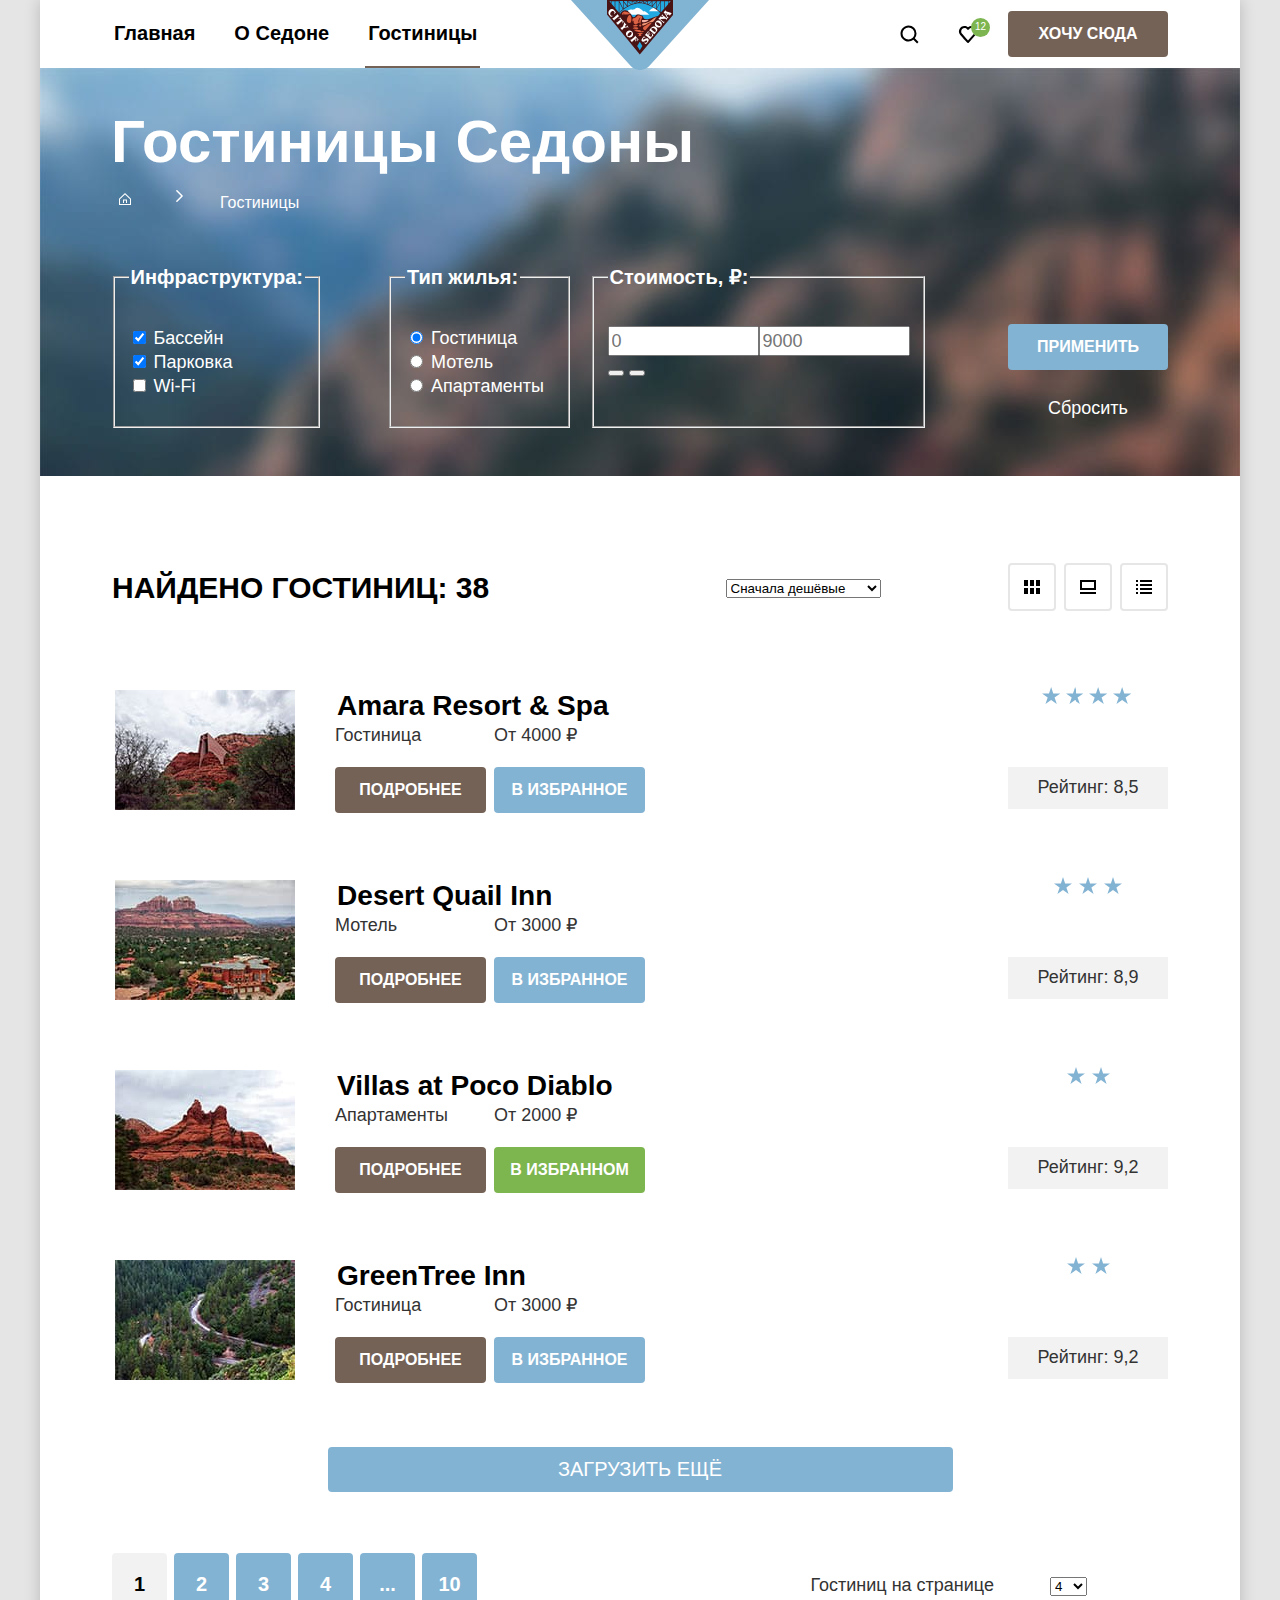
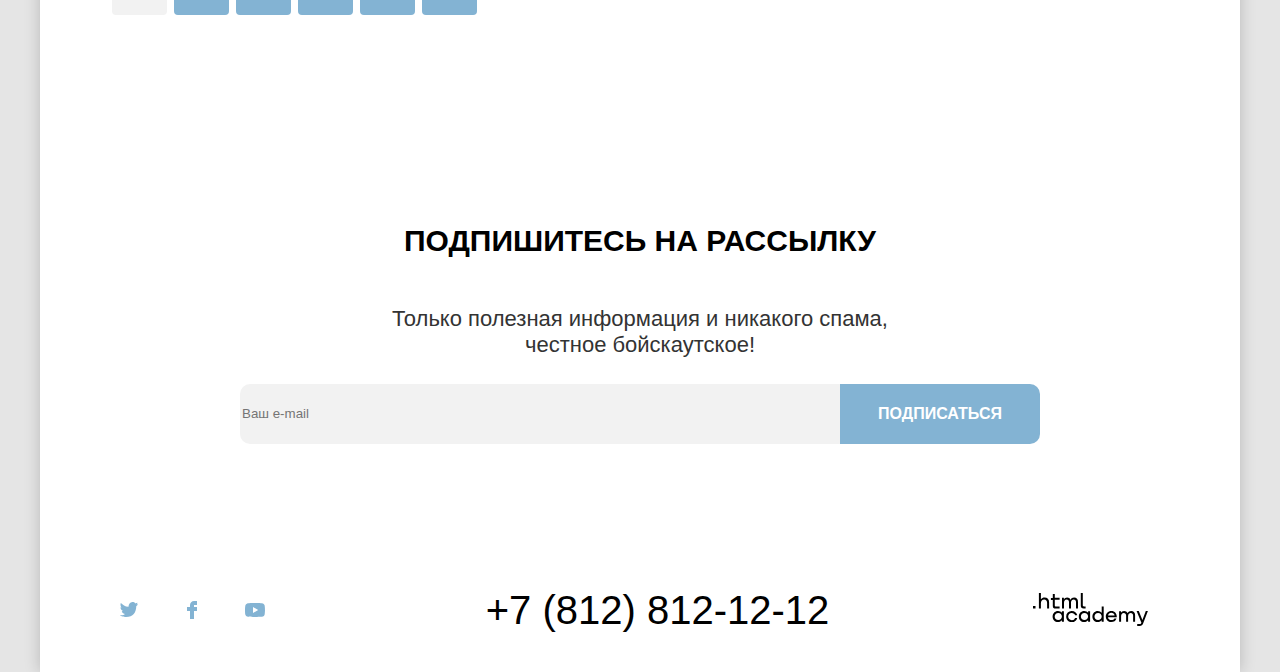
==== commit b978de8c: "Выполняет черновую версию декоративных элементов каталога" ====
--- a/catalog.html
+++ b/catalog.html
@@ -57,8 +57,8 @@
           <h1 class="inner-header-title">Гостиницы Седоны</h1>
           <ul class="breadcrumbs clear-list">
             <li class="breadcrumbs-item">
-              <a class="breadcrumbs-link  breadcrumb clear-underline" href="index.html">
-                <svg aria-hidden="true" focusable="false" width="20" height="20" xmlns="http://www.w3.org/2000/svg">
+              <a class="breadcrumbs-link breadcrumb clear-underline" href="index.html">
+                <svg width="20" height="20" xmlns="http://www.w3.org/2000/svg">
                   <path d="M10 3 4 8.8V15h12V8.8L10 3Zm5 11H5V9.2l5-4.8 5 4.8V14Z"/>
                   <path d="M8 13h1v-2.5h2V13h1V9.5H8V13Z"/>
                 </svg>
@@ -68,8 +68,8 @@
               </a>
             </li>
             <li class="breadcrumbs-item">
-              <a class="breadcrumbs-link arrow" href="#">
-                <svg aria-hidden="true" focusable="false"  width="20" height="20" xmlns="http://www.w3.org/2000/svg">
+              <a class="arrow" href="#">
+                <svg aria-hidden="true" focusable="false" width="20" height="20" xmlns="http://www.w3.org/2000/svg">
                   <path fill-rule="evenodd" clip-rule="evenodd" d="M4.22 7.34c.3-.29.77-.29 1.06 0L10 12.06l4.72-4.72a.75.75 0 1 1 1.06 1.07l-5.25 5.25c-.3.29-.77.29-1.06 0L4.22 8.4a.75.75 0 0 1 0-1.07Z"/>
                 </svg>
               </a>
@@ -163,15 +163,26 @@
               </select>
               <button type="submit" class="visually-hidden">Отсортировать гостиницы</button>
             </form>
-            <a href="#" class="show clear-underline">
-              <span>Показать карточки</span> <!-- class="visually-hidden"-->
-            </a>
-            <a href="#" class="show clear-underline">
-              <span>Показать галерею</span> <!-- class="visually-hidden"-->
-            </a>
-            <a href="#" class="show clear-underline">
-              <span>Показать список</span> <!-- class="visually-hidden"-->
-            </a>
+            <div class="show-div">
+              <a href="#" class="show clear-underline">
+                <svg width="16" height="14" fill="none" xmlns="http://www.w3.org/2000/svg">
+                  <path d="M4 0H0v6h4V0Zm12 0h-4v6h4V0Zm-6 0H6v6h4V0ZM4 8H0v6h4V8Zm12 0h-4v6h4V8Zm-6 0H6v6h4V8Z" fill="#000"/>
+                </svg>
+                <span class="visually-hidden">Показать карточки</span>
+              </a>
+              <a href="#" class="show clear-underline">
+                <svg width="16" height="14" fill="none" xmlns="http://www.w3.org/2000/svg">
+                  <path d="M16 12H0v2h16v-2ZM14 2v6H2V2h12Zm2-2H0v10h16V0Z" fill="#000"/>
+                </svg>
+                <span class="visually-hidden">Показать галерею</span>
+              </a>
+              <a href="#" class="show clear-underline">
+                <svg width="16" height="14" fill="none" xmlns="http://www.w3.org/2000/svg">
+                  <path d="M2 0H0v2h2V0Zm14 0H4v2h12V0ZM2 4H0v2h2V4Zm14 0H4v2h12V4ZM2 8H0v2h2V8Zm14 0H4v2h12V8ZM2 12H0v2h2v-2Zm14 0H4v2h12v-2Z" fill="#000"/>
+                </svg>
+                <span class="visually-hidden">Показать список</span>
+              </a>
+            </div>
           </div>
           <ul class="hotel-list clear-list">
             <li class="hotel-card">
@@ -194,7 +205,9 @@
                 </div>
               </div>
               <div class="rate">
-                <span class="stars">4 звезды</span> <!-- class="visually-hidden"-->
+                <div class="stars-rating stars-rating-4">
+                  <span class="stars visually-hidden">4 звезды</span>
+                </div>
                 <span class="hotel-card-rate dark-text">Рейтинг: 8,5</span>
               </div>
             </li>
@@ -218,7 +231,9 @@
                 </div>
               </div>
               <div class="rate">
-                <span class="stars">3 звезды</span> <!-- class="visually-hidden"-->
+                <div class="stars-rating stars-rating-3">
+                  <span class="stars visually-hidden">3 звезды</span>
+                </div>
                 <span class="hotel-card-rate dark-text">Рейтинг: 8,9</span>
               </div>
             </li>
@@ -242,7 +257,9 @@
                 </div>
               </div>
               <div class="rate">
-                <span class="stars">2 звезды</span> <!-- class="visually-hidden"-->
+                <div class="stars-rating stars-rating-2">
+                  <span class="stars visually-hidden">2 звезды</span>
+                </div>
                 <span class="hotel-card-rate dark-text">Рейтинг: 9,2</span>
               </div>
             </li>
@@ -266,13 +283,15 @@
                 </div>
               </div>
               <div class="rate">
-                <span class="stars">2 звезды</span> <!-- class="visually-hidden"-->
+                <div class="stars-rating stars-rating-2">
+                  <span class="stars visually-hidden">2 звезды</span>
+                </div>
                 <span class="hotel-card-rate dark-text">Рейтинг: 9,2</span>
               </div>
             </li>
           </ul>
-          <p class="blue-btn sedona-decorative-btn load">
-            <a class="clear-underline blue-btn-link" href="#">Загрузить ещё</a>
+          <p class="blue-btn load">
+            <a class="clear-underline" href="#">Загрузить ещё</a>
           </p>
           <div class="bottom-catalog">
             <ul class="pagination clear-list">
--- a/css/styles.css
+++ b/css/styles.css
@@ -112,9 +112,39 @@
   margin-bottom: 76px;
 }
 
+.show-div {
+  display: flex;
+  width: 160px;
+  justify-content: space-between;
+}
+
 .show {
   width: 48px;
   height: 48px;
+  border: 2px solid #E6E6E6;
+  box-sizing: border-box;
+  border-radius: 4px;
+  position: relative;
+}
+
+.show:hover,
+.show:focus {
+  border: 2px solid #83B3D3;
+  box-sizing: border-box;
+  outline: none;
+}
+
+.show:active {
+  border: 2px solid #000000;
+  box-sizing: border-box;
+}
+
+.show svg {
+  position: absolute;
+  fill: #FFFFFF;
+  left: 50%;
+  top: 50%;
+  transform: translateX(-50%) translateY(-50%);
 }
 
 .clear-underline {
@@ -285,7 +315,7 @@
 }
 
 .advantages-item-blue {
-  grid-column: span 3; /*сработало самое простое решение*/
+  grid-column: span 3;
   width: 100%;
   display: flex;
   background-color: #83B3D3;
@@ -338,18 +368,74 @@
 }
 
 .catalog-btn {
-  width: 160px;
+  width: 151px;
+}
+
+/*фокус для этой кнопки отображается максимально криво, в стайлгайде её нет вообще, помучалась и удалила на момент*/
+.load {
+  width: 625px;
+  margin-bottom: 61px;
+  margin-left: auto;
+  margin-right: auto;
+  border-radius: 4px;
+}
+
+.load a {
+  text-decoration: none;
+  text-transform: uppercase;
+  text-align: center;
+  color: #FFFFFF;
+  display: block;
+  padding-top: 9px;
+  padding-bottom: 10px;
+  font-weight: 700px;
+  font-size: 20px;
+  line-height: 26px;
+}
+
+.to-selected,
+.selected-btn {
+  border-radius: 4px;
+  padding-top: 9px;
+  padding-bottom: 10px;
+  border: 3px solid transparent;
+  box-sizing: border-box;
+}
+
+.to-selected:hover {
+  background-color: #68A2CA;
+  border: 3px solid transparent;
+  outline: 1px solid #756257;
+  box-sizing: border-box;
+}
+
+.to-selected:focus {
+  border: 3px solid #756257;
+  outline: none;
+}
+
+.to-selected:active {
+  outline: 1px solid #756257;
+  color: rgba(255, 255, 255, 0.3);
+}
+
+.selected-btn:hover {
+  background-color: #6C9E42;
+}
+
+.selected-btn:focus {
+  background: #6C9E42;
+  border: 3px solid #756257;
+  outline: none;
+  box-sizing: border-box;
+}
+
+.selected-btn:active {
+  color: rgba(255, 255, 255, 0.3);
 }
 
 .blue-btn {
   background-color: #83B3D3;
-}
-
-.blue-btn-link {
-  color: #FFFFFF;
-  font-weight: 700;
-  font-size: 20px;
-  line-height: 26px;
 }
 
 .selected-btn {
@@ -405,24 +491,68 @@
   color: #FFFFFF;
   font-size: 16px;
   line-height: 21px;
+  display: block;
+  border: 3px solid transparent;
+  padding: 3px 8px;
+  box-sizing: border-box;
 }
 
 .breadcrumb {
   position: relative;
-  width: 4px;
-  height:
-  4px;
-  margin-right: 13px;
+  width: 28px;
+  height: 27px;
+  display: block;
+  padding: 0;
 }
 
 .breadcrumb svg {
   position: absolute;
   fill: #FFFFFF;
+  left: 50%;
+  top: 50%;
+  transform: translateX(-50%) translateY(-50%);
+}
+
+.breadcrumbs-link:hover {
+  color: rgba(255, 255, 255, 0.3);
+}
+
+.breadcrumbs-link:hover svg {
+  fill: rgba(255, 255, 255, 0.3);
+}
+
+.breadcrumbs-link:focus {
+  color: rgba(255, 255, 255, 0.3);
+  border: 3px solid #83B3D3;
+  outline: none;
+}
+
+.breadcrumbs-link:hover svg {
+  fill: rgba(255, 255, 255, 0.3);
+}
+
+.arrow {
+  position: relative;
+  display: block;
+  margin-left: auto;
+  margin-right: 10px;
 }
 
 .arrow svg {
+  position: absolute;
   fill: #FFFFFF;
+  left: 50%;
+  top: 50%;
+  transform: translateX(-50%) translateY(-50%);
   transform: rotate(-90deg);
+}
+
+.arrow:hover svg,
+.arrow:focus svg,
+.arrow:active svg {
+  fill: transparent;
+  outline: none;
+  border: 0;
 }
 
 .catalog-filter-item {
@@ -438,13 +568,7 @@
 .sorting-type {
   font-size: 18px;
   line-height: 24px;
-}
-
-.load {
-  width: 625px;
-  margin-bottom: 61px;
-  margin-left: auto;
-  margin-right: auto;
+  margin-right: 81px;
 }
 
 .search-btn {
@@ -470,7 +594,34 @@
 
 .hotel-card {
   display: flex;
-  margin-bottom: 61px;
+  margin-bottom: 58px;
+}
+
+.hotel-info {
+  margin-left: 37px;
+}
+
+.hotel-img-link {
+  display: block;
+  margin: 0;
+  padding: 0;
+  border: 3px solid transparent;
+  box-sizing: border-box;
+}
+
+.hotel-img-link:hover {
+  opacity: 0.6;
+}
+
+
+/*непонятный небольщой белый зазор снизу*/
+.hotel-img-link:focus {
+  border: 3px solid #83B3D3;
+  outline: none;
+}
+
+.hotel-img-link:active {
+  opacity: 0.3;
 }
 
 .hotel-card-link {
@@ -480,44 +631,67 @@
   line-height: 31px;
 }
 
+.hotel-card-link h3 {
+  border: 3px solid transparent;
+  padding: 10px 15px 10px 16px;
+  margin-left: -17px;
+  margin-top: -10px;
+  margin-bottom: -10px;
+  box-sizing: border-box;
+  border-radius: 10px;
+}
+
+.hotel-card-link:hover h3{
+  color: #756257;
+}
+
+.hotel-card-link:focus {
+  outline: none;
+}
+
+.hotel-card-link:focus h3{
+  border: 3px solid #83B3D3;
+  color: #756257;
+}
+
+.hotel-card-link:active h3{
+  color: rgba(117, 98, 87, 0.3);
+}
+
+.card-main {
+  display: flex;
+}
+
+.card-left {
+  display: block;
+  margin: 0;
+  padding: 0;
+  margin-right: 8px;
+}
+
+.card-right {
+  display: block;
+  margin: 0;
+  padding: 0;
+}
+
 .hotel-card-title {
   margin: 0;
-}
-
-.hotel-info {
-  margin-left: 36px;
-}
-
-.card-main {
-  display: flex;
-}
-
-.card-left {
-  display: block;
-  margin-right: 8px;
-}
-
-.card-right {
-  display: block;
+  padding: 0;
 }
 
 .hotel-card-type {
   display: block;
   margin: 0;
   padding: 0;
-  margin-bottom: 29px;
+  margin-bottom: 20px;
 }
 
 .hotel-card-price {
   display: block;
   margin: 0;
   padding: 0;
-  margin-bottom: 29px;
-}
-
-.reset {
-  color: #FFFFFF;
-  margin-left: auto;
+  margin-bottom: 20px;
 }
 
 .hotel-card-rate {
@@ -527,7 +701,7 @@
   padding-top: 9px;
   padding-bottom: 10px;
   text-align: center;
-  margin-top: auto;
+  margin-top: 80px;
 }
 
 .rate {
@@ -537,7 +711,48 @@
 }
 
 .stars {
-  text-align: center  ;
+  text-align: center;
+}
+
+.stars-rating-2 {
+  width: 43px;
+}
+
+.stars-rating-3 {
+  width: 68px;
+}
+
+.stars-rating-4 {
+  width: 93px;
+}
+
+.stars-rating {
+  position: relative;
+  align-self: center;
+}
+
+.stars-rating-4::before {
+  content: "";
+  position: absolute;
+  width: 89px;
+  height: 17px;
+  background: url("../img/icons/star.svg") space;
+}
+
+.stars-rating-3::before {
+  content: "";
+  position: absolute;
+  width: 68px;
+  height: 17px;
+  background: url("../img/icons/star.svg") space;
+}
+
+.stars-rating-2::before {
+  content: "";
+  position: absolute;
+  width: 43px;
+  height: 17px;
+  background: url("../img/icons/star.svg") space;
 }
 
 .dark-text {
@@ -582,9 +797,26 @@
   line-height: 26px;
   padding-top: 15px;
   padding-bottom: 15px;
-}
-
-/*цвета с макета нормально не захватились, так понимаю, что эти*/
+  border-radius: 4px;
+  border: 3px solid transparent;
+  box-sizing: border-box;
+}
+
+.pagination-link:hover {
+  background-color: #68A2CA;
+}
+
+.pagination-link:focus {
+  background-color: #68A2CA;
+  border: 3px solid #756257;
+  outline: none;
+}
+
+.pagination-link:hover {
+  background-color: #68A2CA;
+  color: rgba(255, 255, 255, 0.3);
+}
+
 .current {
   background-color: #F2F2F2;
   color: #000000;
@@ -624,12 +856,64 @@
 /*тут пока пиксели на глаз, потому как в фигме что-то странное*/
 .apply {
   margin-top: 60px;
+  background: #83B3D3;
+  width: 160px;
+  border: 0;
+  border-radius: 4px;
+  margin-bottom: 20px;
+  border: 3px solid transparent;
+  box-sizing: border-box;
+  outline: none;
+}
+
+.apply:hover {
+  background: #68A2CA;
+}
+
+.apply:focus {
+  background: #68A2CA;
+  outline: none;
+  border: 3px solid #FFFFFF;
+  box-sizing: border-box;
+  outline: none;
+}
+
+.apply:active {
+  background: #68A2CA;
+  color: rgba(255, 255, 255, 0.3);
+  border: 3px solid transparent;
+  outline: none;
 }
 
 .reset {
-  display: block;
+  color: #FFFFFF;
   margin-left: auto;
-  margin-right: auto;
+  background-color: transparent;
+  display: block;
+  font-size: 18px;
+  line-height: 23px;
+  width: 160px;
+  padding: 0;
+  cursor: pointer;
+  border: 3px solid transparent;
+  padding-top: 4px;
+  padding-bottom: 5px;
+  box-sizing: border-box;
+}
+
+.reset:hover {
+  color: rgba(255, 255, 255, 0.6);
+}
+
+.reset:focus {
+  border: 3px solid #83B3D3;
+  box-sizing: border-box;
+  border-radius: 4px;
+  outline: none;
+}
+
+.reset:active {
+  color: rgba(255, 255, 255, 0.3);
 }
 
 .price-field {
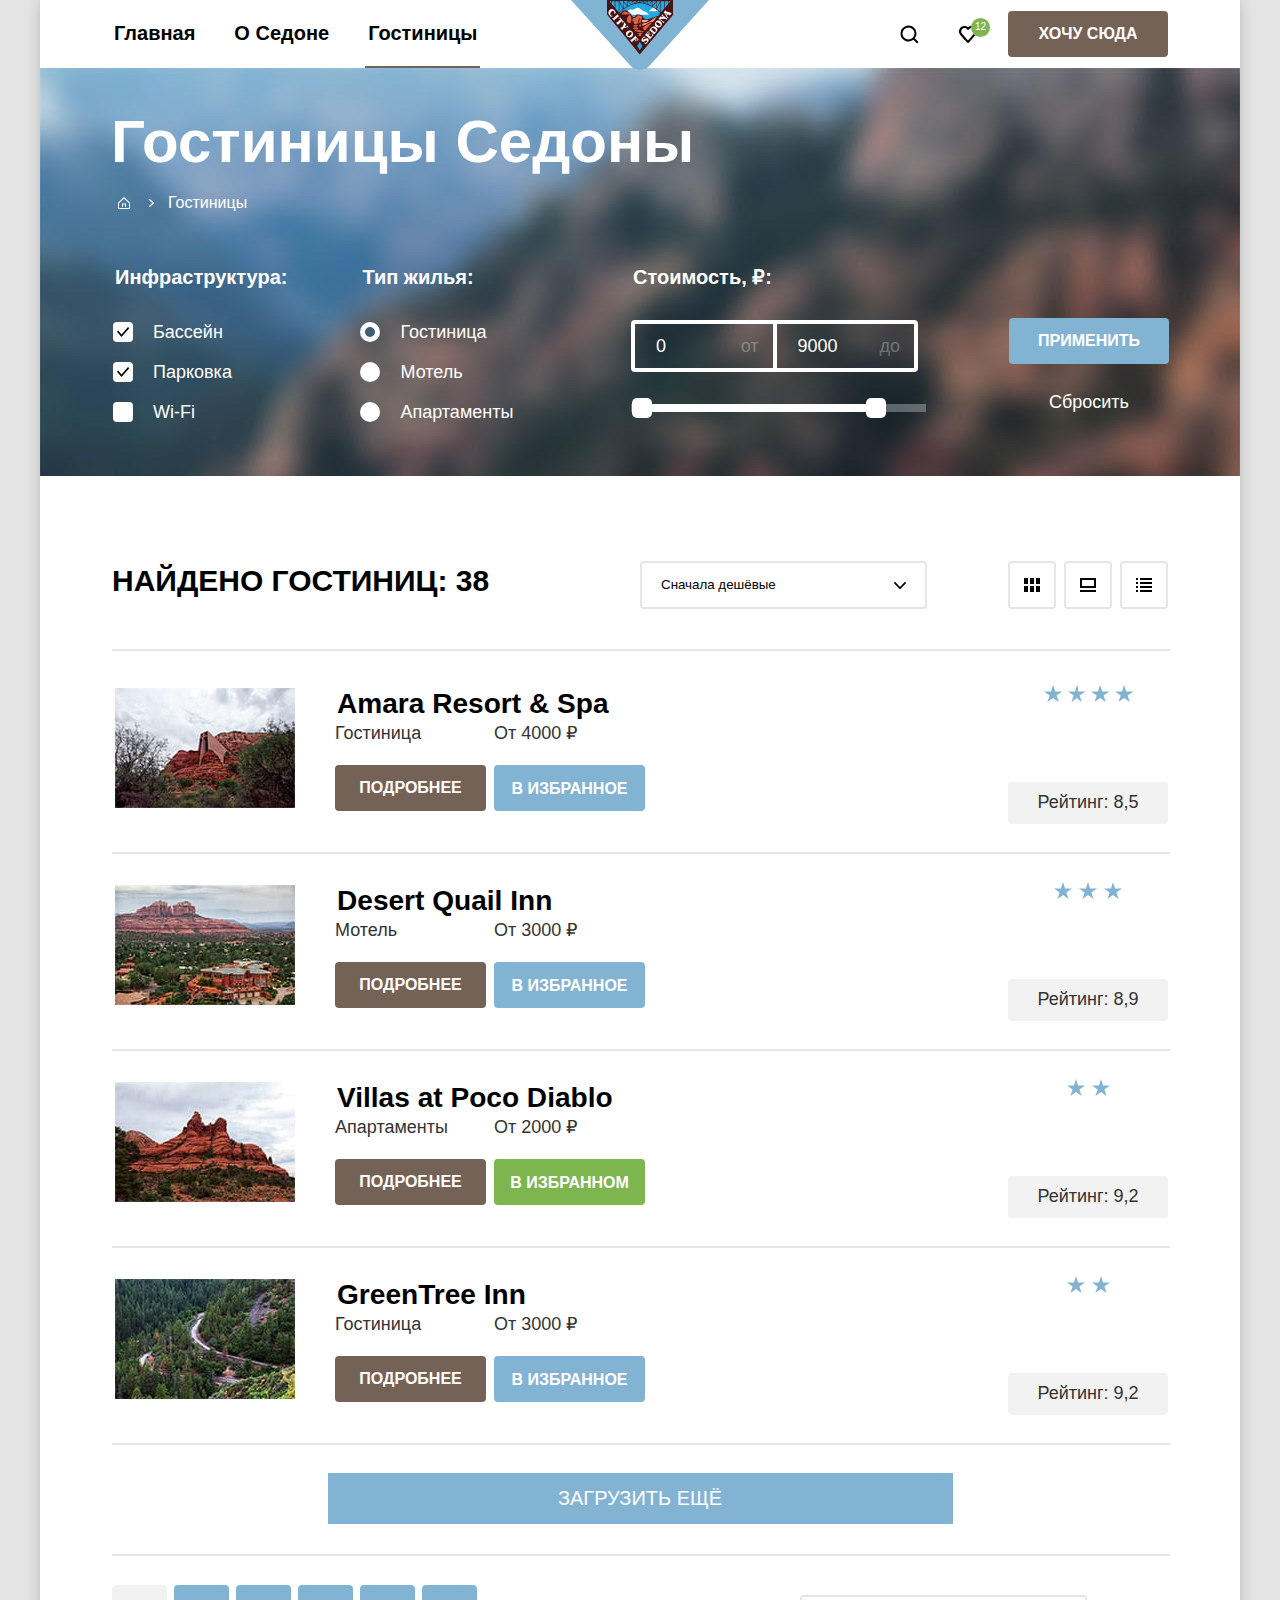
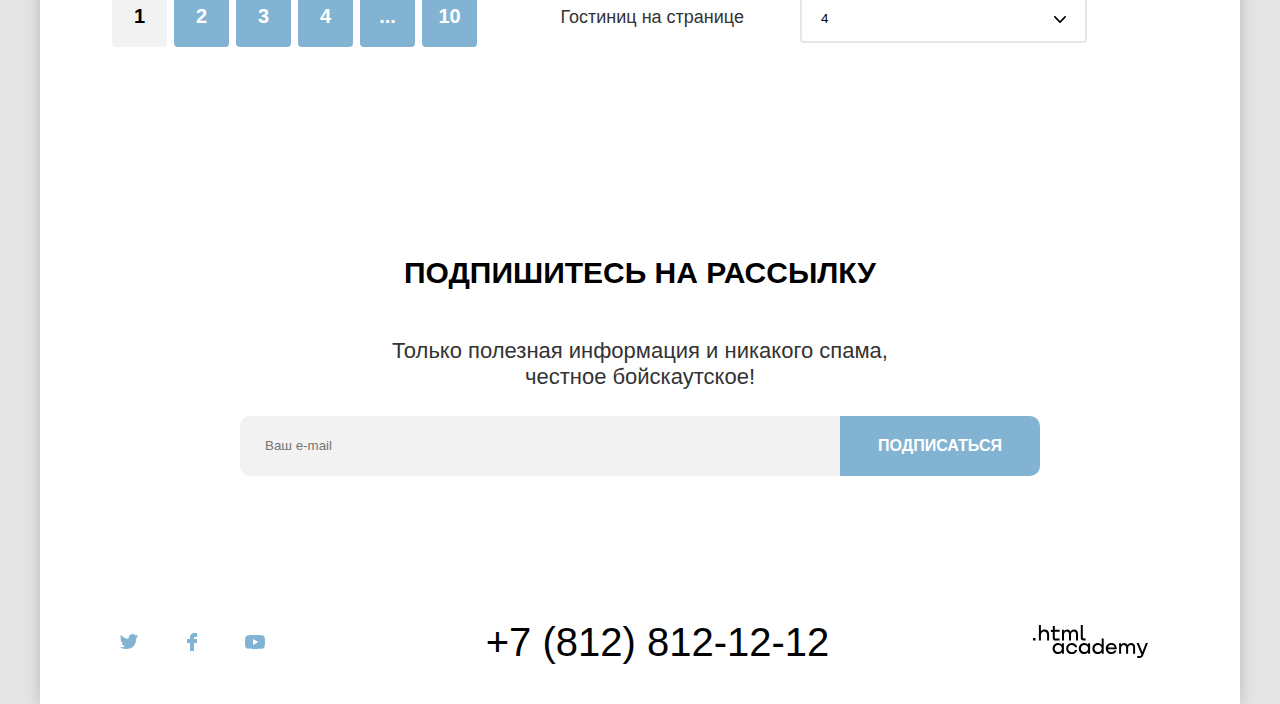
==== commit d67fd3be: "Вносит правки и выполняет черновую версию оформления форм, модального окна и поповера" ====
--- a/catalog.html
+++ b/catalog.html
@@ -67,14 +67,7 @@
                 </span>
               </a>
             </li>
-            <li class="breadcrumbs-item">
-              <a class="arrow" href="#">
-                <svg aria-hidden="true" focusable="false" width="20" height="20" xmlns="http://www.w3.org/2000/svg">
-                  <path fill-rule="evenodd" clip-rule="evenodd" d="M4.22 7.34c.3-.29.77-.29 1.06 0L10 12.06l4.72-4.72a.75.75 0 1 1 1.06 1.07l-5.25 5.25c-.3.29-.77.29-1.06 0L4.22 8.4a.75.75 0 0 1 0-1.07Z"/>
-                </svg>
-              </a>
-            </li>
-            <li class="breadcrumbs-item">
+            <li class="breadcrumbs-item breadcrumbs-item-alt">
                 <a class="breadcrumbs-link clear-underline">Гостиницы</a>
             </li>
           </ul>
@@ -85,19 +78,19 @@
               <ul class="catalog-filter-list clear-list">
                 <li class="catalog-filter-item">
                   <label class="infrastructure">
-                    <input type="checkbox" name="pool" checked>
+                    <input type="checkbox" name="pool" checked class="visually-hidden">
                     <span>Бассейн</span>
                   </label>
                 </li>
                 <li class="catalog-filter-item">
                   <label class="infrastructure">
-                    <input type="checkbox" name="parking" checked>
+                    <input type="checkbox" name="parking" checked class="visually-hidden">
                     <span>Парковка</span>
                   </label>
                 </li>
                 <li class="catalog-filter-item ">
                   <label class="infrastructure">
-                    <input type="checkbox" name="wi-fi">
+                    <input type="checkbox" name="wi-fi" class="visually-hidden">
                     <span>Wi-Fi</span>
                   </label>
                 </li>
@@ -108,19 +101,19 @@
               <ul class="catalog-filter-list clear-list">
                 <li class="catalog-filter-item">
                   <label class="dwelling">
-                    <input type="radio" name="dwelling-type" value="hotel" checked>
+                    <input type="radio" name="dwelling-type" value="hotel" checked class="visually-hidden">
                     <span>Гостиница</span>
                   </label>
                 </li>
                 <li class="catalog-filter-item">
                   <label class="dwelling">
-                    <input type="radio" name="dwelling-type" value="motel">
+                    <input type="radio" name="dwelling-type" value="motel" class="visually-hidden">
                     <span>Мотель</span>
                   </label>
                 </li>
                 <li class="catalog-filter-item">
                   <label class="dwelling">
-                    <input type="radio" name="dwelling-type" value="apartments">
+                    <input type="radio" name="dwelling-type" value="apartments" class="visually-hidden">
                     <span>Апартаменты</span>
                   </label>
                 </li>
@@ -129,20 +122,30 @@
             <fieldset class="catalog-filter-group price-field">
               <legend class="catalog-filter-title">Стоимость, &#8381;:</legend>
               <div class="price-sorting">
-                <label class="catalog-filter-label">
-                  <input class="catalog-filter-input price-block" type="number" name="min-price" placeholder="0">
-                </label>
-                <label class="catalog-filter-label">
-                  <input class="catalog-filter-input price-block" type="number" name="max-price" placeholder="9000">
-                </label>
-              </div>
-              <div class="toggles">
-                <button class="range-toggle toggle-min" type="button">
-                  <span class="visually-hidden">Изменить минимальную цену.</span>
-                </button>
-                <button class="range-toggle toggle-max" type="button">
-                  <span class="visually-hidden"> Изменить максимальную цену.</span>
-                </button>
+                <div class="label-container">
+                  <label>
+                    <input type="number" name="min-price" placeholder="0">
+                  </label>
+                  <span>от</span>
+                </div>
+                <div class="label-container">
+                  <label>
+                    <input type="number" name="max-price" placeholder="9000">
+                  </label>
+                  <span>до</span>
+                </div>
+              </div>
+              <div class="range">
+                <div class="range-scale">
+                  <div class="range-bar">
+                    <button class="range-toggle toggle-min" type="button">
+                      <span class="visually-hidden">Изменить минимальную цену.</span>
+                    </button>
+                    <button class="range-toggle toggle-max" type="button">
+                      <span class="visually-hidden"> Изменить максимальную цену.</span>
+                    </button>
+                  </div>
+                </div>
               </div>
             </fieldset>
             <div class="form-btns">
@@ -177,7 +180,7 @@
                 <span class="visually-hidden">Показать галерею</span>
               </a>
               <a href="#" class="show clear-underline">
-                <svg width="16" height="14" fill="none" xmlns="http://www.w3.org/2000/svg">
+                <svg width="16" height="14" fill="none" xmlns="http://www.w3.org/2000/svg"> /*надо как-то сделать выбранным по дефолту*/
                   <path d="M2 0H0v2h2V0Zm14 0H4v2h12V0ZM2 4H0v2h2V4Zm14 0H4v2h12V4ZM2 8H0v2h2V8Zm14 0H4v2h12V8ZM2 12H0v2h2v-2Zm14 0H4v2h12v-2Z" fill="#000"/>
                 </svg>
                 <span class="visually-hidden">Показать список</span>
--- a/css/styles.css
+++ b/css/styles.css
@@ -94,22 +94,27 @@
 }
 
 .catalog-filter-group {
-  width: 150px;
-}
-
-.dwelling span {
-  color: #FFFFFF;
-}
-
-.infrastructure span {
-  color: #FFFFFF;
+  border-color: transparent;
+  margin: 0;
+  padding: 0;
 }
 
 .display-hotels {
   display: flex;
   justify-content: space-between;
-  align-items: center;
+  align-items: flex-start;
   margin-bottom: 76px;
+  position: relative;
+}
+
+.display-hotels::after {
+  content: "";
+  position: absolute;
+  width: 1056px;
+  height: 0;
+  bottom: -42px;
+  border: 1px solid #E6E6E6;
+  transform: rotate(180deg);
 }
 
 .show-div {
@@ -125,18 +130,16 @@
   box-sizing: border-box;
   border-radius: 4px;
   position: relative;
+  outline: none;
 }
 
 .show:hover,
 .show:focus {
-  border: 2px solid #83B3D3;
-  box-sizing: border-box;
-  outline: none;
+  border-color: #83B3D3;
 }
 
 .show:active {
-  border: 2px solid #000000;
-  box-sizing: border-box;
+  border-color: #000000;
 }
 
 .show svg {
@@ -144,7 +147,7 @@
   fill: #FFFFFF;
   left: 50%;
   top: 50%;
-  transform: translateX(-50%) translateY(-50%);
+  transform: translate(-50%, -50%);
 }
 
 .clear-underline {
@@ -218,7 +221,7 @@
   flex-direction: column;
   justify-content: space-between;
   margin: 0;
-  padding: 35px 72px 85px 71px;
+  padding: 35px 71px 85px 71px;
   background-image: url(../img/catalog_background.jpg);
   background-repeat: no-repeat;
 }
@@ -373,11 +376,43 @@
 
 /*фокус для этой кнопки отображается максимально криво, в стайлгайде её нет вообще, помучалась и удалила на момент*/
 .load {
+  display: block;
   width: 625px;
   margin-bottom: 61px;
   margin-left: auto;
   margin-right: auto;
+  outline: none;
+}
+
+.load a {
+  border: 3px solid transparent;
   border-radius: 4px;
+  box-sizing: border-box;
+  outline: none;
+}
+
+.load:hover,
+.load:focus,
+.load:active {
+  background-color: #68A2CA;
+}
+
+.load:focus {
+  border-color: #FFFFFF;
+}
+
+.load:active a {
+  color: rgba(255, 255, 255, 0.6);
+}
+
+.bottom-catalog::before {
+  content: "";
+  position: absolute;
+  width: 1056px;
+  height: 0;
+  top: -31px;
+  border: 1px solid #E6E6E6;
+  transform: rotate(180deg);
 }
 
 .load a {
@@ -396,26 +431,25 @@
 .to-selected,
 .selected-btn {
   border-radius: 4px;
-  padding-top: 9px;
-  padding-bottom: 10px;
-  border: 3px solid transparent;
-  box-sizing: border-box;
+  padding-top: 10px;
+  padding-bottom: 9px;
+  border: 3px solid transparent;
+  box-sizing: border-box;
+  outline: none;
 }
 
 .to-selected:hover {
   background-color: #68A2CA;
-  border: 3px solid transparent;
-  outline: 1px solid #756257;
-  box-sizing: border-box;
+  box-shadow: 0 0 0 1px #756257;
 }
 
 .to-selected:focus {
-  border: 3px solid #756257;
-  outline: none;
+  border-color: #756257;
 }
 
 .to-selected:active {
-  outline: 1px solid #756257;
+  box-shadow: 0 0 0 1px #756257;
+  border-color: transparent;
   color: rgba(255, 255, 255, 0.3);
 }
 
@@ -424,10 +458,8 @@
 }
 
 .selected-btn:focus {
-  background: #6C9E42;
-  border: 3px solid #756257;
-  outline: none;
-  box-sizing: border-box;
+  background-color: #6C9E42;
+  border-color: #756257;
 }
 
 .selected-btn:active {
@@ -484,7 +516,18 @@
 
 .breadcrumbs-item {
   list-style: none;
-  margin-right: 30px;
+}
+
+.breadcrumbs-item-alt {
+  margin-left: 10px;
+  padding-left: 16px;
+  background: url("../img/icons/arrow_1.svg") no-repeat 0 50%;
+}
+
+.breadcrumbs-item-alt:hover,
+ .breadcrumbs-item-alt:focus,
+ .breadcrumbs-item-alt:active {
+  background-image: none;
 }
 
 .breadcrumbs-link {
@@ -493,8 +536,10 @@
   line-height: 21px;
   display: block;
   border: 3px solid transparent;
-  padding: 3px 8px;
-  box-sizing: border-box;
+  padding-top: 3px;
+  padding-bottom: 3px;
+  box-sizing: border-box;
+  outline: none;
 }
 
 .breadcrumb {
@@ -506,61 +551,52 @@
 }
 
 .breadcrumb svg {
+  position: absolute;
+  fill: #FFFFFF;
+  transform: translateY(5px);
+}
+
+.breadcrumbs-link:hover {
+  color: rgba(255, 255, 255, 0.3);
+}
+
+.breadcrumbs-link:hover svg {
+  fill: rgba(255, 255, 255, 0.3);
+}
+
+.breadcrumbs-link:focus {
+  color: rgba(255, 255, 255, 0.3);
+  border: 3px solid #83B3D3;
+}
+
+.breadcrumbs-link:hover svg {
+  fill: rgba(255, 255, 255, 0.3);
+}
+
+.arrow {
+  position: relative;
+  display: block;
+  margin-left: auto;
+  margin-right: 10px;
+}
+
+.arrow svg {
   position: absolute;
   fill: #FFFFFF;
   left: 50%;
   top: 50%;
-  transform: translateX(-50%) translateY(-50%);
-}
-
-.breadcrumbs-link:hover {
-  color: rgba(255, 255, 255, 0.3);
-}
-
-.breadcrumbs-link:hover svg {
-  fill: rgba(255, 255, 255, 0.3);
-}
-
-.breadcrumbs-link:focus {
-  color: rgba(255, 255, 255, 0.3);
-  border: 3px solid #83B3D3;
-  outline: none;
-}
-
-.breadcrumbs-link:hover svg {
-  fill: rgba(255, 255, 255, 0.3);
-}
-
-.arrow {
-  position: relative;
-  display: block;
-  margin-left: auto;
-  margin-right: 10px;
-}
-
-.arrow svg {
-  position: absolute;
-  fill: #FFFFFF;
-  left: 50%;
-  top: 50%;
-  transform: translateX(-50%) translateY(-50%);
-  transform: rotate(-90deg);
+  transform: translateX(-50%) translateY(-50%) rotate(-90deg);
+  outline: none;
 }
 
 .arrow:hover svg,
 .arrow:focus svg,
 .arrow:active svg {
   fill: transparent;
-  outline: none;
   border: 0;
 }
 
 .catalog-filter-item {
-  font-size: 18px;
-  line-height: 24px;
-}
-
-.catalog-filter-input {
   font-size: 18px;
   line-height: 24px;
 }
@@ -569,6 +605,30 @@
   font-size: 18px;
   line-height: 24px;
   margin-right: 81px;
+}
+
+.sorting-type select {
+  width: 287px;
+  height: 48px;
+  border: 2px solid #E6E6E6;
+  padding: 12px 127px 13px 19px;
+  box-sizing: border-box;
+  border-radius: 4px;
+  outline: none;
+  appearance: none;
+  background: url("../img/icons/arrow_2.svg") no-repeat right; /*галочка слишком чёрная, пробовала через opacity, но влияет на всё*/
+  background-position-x: calc(100% - 19px);
+}
+
+.sorting-type:hover select,
+.sorting-type:focus select {
+  border-color: #83B3D3;
+}
+
+.sorting-type:active select {
+  border-color: rgba(230, 230, 230, 0.3);
+  color: rgba(51, 51, 51, 0.3);
+  opacity: 0.3;
 }
 
 .search-btn {
@@ -589,34 +649,51 @@
   display: inline-block;
   margin: 0;
   padding: 0;
-  margin-right: 190px;
+  margin-right: auto;
 }
 
 .hotel-card {
   display: flex;
   margin-bottom: 58px;
+  position: relative;
+}
+
+.hotel-card::after {
+  content: "";
+  position: absolute;
+  width: 1056px;
+  height: 0;
+  bottom: -30px;
+  border: 1px solid #E6E6E6;
+  transform: rotate(180deg);
 }
 
 .hotel-info {
   margin-left: 37px;
 }
 
+.hotel-card-image {
+  display: block;
+  margin: 0;
+  padding: 0;
+  border: 3px solid transparent;
+  box-sizing: border-box;
+}
+
 .hotel-img-link {
   display: block;
   margin: 0;
   padding: 0;
-  border: 3px solid transparent;
-  box-sizing: border-box;
+  border: 0;
+  outline: 0;
 }
 
 .hotel-img-link:hover {
   opacity: 0.6;
 }
 
-
-/*непонятный небольщой белый зазор снизу*/
-.hotel-img-link:focus {
-  border: 3px solid #83B3D3;
+.hotel-img-link:focus .hotel-card-image {
+  border-color: #83B3D3;
   outline: none;
 }
 
@@ -631,7 +708,7 @@
   line-height: 31px;
 }
 
-.hotel-card-link h3 {
+.hotel-card-title {
   border: 3px solid transparent;
   padding: 10px 15px 10px 16px;
   margin-left: -17px;
@@ -641,7 +718,7 @@
   border-radius: 10px;
 }
 
-.hotel-card-link:hover h3{
+.hotel-card-title:hover {
   color: #756257;
 }
 
@@ -649,12 +726,12 @@
   outline: none;
 }
 
-.hotel-card-link:focus h3{
+.hotel-card-link:focus .hotel-card-title {
   border: 3px solid #83B3D3;
   color: #756257;
 }
 
-.hotel-card-link:active h3{
+.hotel-card-link:active .hotel-card-title {
   color: rgba(117, 98, 87, 0.3);
 }
 
@@ -671,11 +748,6 @@
 
 .card-right {
   display: block;
-  margin: 0;
-  padding: 0;
-}
-
-.hotel-card-title {
   margin: 0;
   padding: 0;
 }
@@ -702,6 +774,7 @@
   padding-bottom: 10px;
   text-align: center;
   margin-top: 80px;
+  border-radius: 4px;
 }
 
 .rate {
@@ -723,38 +796,15 @@
 }
 
 .stars-rating-4 {
-  width: 93px;
+  width: 89px;
 }
 
 .stars-rating {
-  position: relative;
   align-self: center;
-}
-
-.stars-rating-4::before {
-  content: "";
-  position: absolute;
-  width: 89px;
   height: 17px;
   background: url("../img/icons/star.svg") space;
 }
 
-.stars-rating-3::before {
-  content: "";
-  position: absolute;
-  width: 68px;
-  height: 17px;
-  background: url("../img/icons/star.svg") space;
-}
-
-.stars-rating-2::before {
-  content: "";
-  position: absolute;
-  width: 43px;
-  height: 17px;
-  background: url("../img/icons/star.svg") space;
-}
-
 .dark-text {
   color: #333333;
 }
@@ -762,6 +812,7 @@
 .bottom-catalog {
   display: flex;
   align-items: baseline;
+  position: relative;
 }
 
 .sedona-dwelling {
@@ -837,25 +888,68 @@
   overflow: hidden;
 }
 
-.price-block {
+
+.price-sorting {
+  display: flex;
+  border: 2px solid #FFFFFF;
+  box-sizing: border-box;
+  border-radius: 4px;
+  position: relative;
+  width: 287px;
+}
+
+.label-container {
+  display: flex;
   width: 143px;
-}
-
-.infrastructure-field {
-  margin-right: 67px;
-}
-
-.price-sorting {
-  display: flex;
-}
-
-.form-btns {
-  margin-left: 81px;
+  height: 48px;
+  align-items: center;
+  padding-left: 19px;
+  padding-right: 14px;
+  border: 2px solid #FFFFFF;
+  box-sizing: border-box;
+  justify-content: space-between;
+}
+
+.label-container:hover {
+  border-color: rgba(255, 255, 255, 0.6);
+}
+
+.label-container:focus {
+  box-shadow: 0px 0px 0px 3px #81B3D2;
+}
+
+.label-container:active {
+  background-color: #756257;
+}
+
+.label-container span {
+  color: rgba(255, 255, 255, 0.3);
+  font-size: 18px;
+  line-height: 24px;
+}
+
+.label-container input {
+  width: 50px;
+  outline: none;
+  border: none;
+  background-color: transparent;
+}
+
+.label-container input::placeholder {
+  color: #FFFFFF;
+  font-size: 18px;
+  line-height: 24px;
+}
+
+.label-container input[type="number"]::-webkit-outer-spin-button,
+.label-container input[type="number"]::-webkit-inner-spin-button {
+-webkit-appearance: none;
+margin: 0;
 }
 
 /*тут пока пиксели на глаз, потому как в фигме что-то странное*/
 .apply {
-  margin-top: 60px;
+  margin-top: 54px;
   background: #83B3D3;
   width: 160px;
   border: 0;
@@ -914,10 +1008,6 @@
 
 .reset:active {
   color: rgba(255, 255, 255, 0.3);
-}
-
-.price-field {
-  margin-left: auto;
 }
 
 .advantage-house::before {
@@ -1161,32 +1251,713 @@
 .subscribe-button {
   background: #83B3D3;
   width: 200px;
-  border: 0;
+  border: 3px solid transparent;
+  box-sizing: border-box;
+  outline: none;
   border-radius: 0px 10px 10px 0px;
 }
 
-/*тут пока без состояний*/
+.subscribe-button:hover {
+  background-color: #68A2CA;
+}
+
+.subscribe-button:focus {
+  background-color: #68A2CA;
+  border-color: #756257;
+}
+
+.subscribe-button:active {
+  background-color: #68A2CA;
+  color: rgba(255, 255, 255, 0.3);
+}
+
 .user-email {
   width: 600px;
   height: 60px;
-  background: #F2F2F2;
-  border: 0;
+  background-color: #F2F2F2;
+  border: 3px solid transparent;
   border-radius: 10px 0 0 10px;
-  box-sizing: border-box;
-}
-
-.subscribe-button:hover {
-  background: #68A2CA;
-}
-
-.subscribe-button:focus {
-  background: #68A2CA;
-  outline: none;
-  border: 3px solid #756257;
-  box-sizing: border-box;
-}
-
-.subscribe-button:active {
-  background: #68A2CA;
+  outline: none;
+  padding-left: 22px;
+  box-sizing: border-box;
+}
+
+.user-email:hover {
+  background-color: #E6E6E6;
+}
+
+.user-email:focus {
+  border-color: #83B3D3;
+  background-color: #E6E6E6;
+}
+
+.user-email:active {
+  background-color: #FFFFFF;
+  border-color: transparent;
+  box-shadow: 0 0 0 2px #000000;
+  color: #000000;
+}
+
+.user-email:focus:invalid {
+  background-color: #FFFFFF;
+  border-color: transparent;
+  box-shadow: 0 0 0 2px #FF5757;
+  color: #000000;
+}
+
+.range-scale {
+  width: 287px;
+  height: 0;
+  justify-self: center;
+  border: 4px solid rgba(255, 255, 255, 0.3);
+  margin-top: 32px;
+  position: relative;
+}
+
+.range-bar {
+  width: 227px;
+  height: 0;
+  border: 4px solid #FFFFFF;
+  position: absolute;
+  top: -4px;
+  left: -3px;
+}
+
+.range-toggle {
+  width: 20px;
+  height: 20px;
+  background-color: #FFFFFF;
+  border: 3px solid transparent;
+  border-radius: 5px;
+  outline: none;
+  box-sizing: border-box;
+}
+
+.range-toggle:hover,
+.range-toggle:focus {
+  box-shadow: 0px 4px 10px rgba(0, 0, 0, 0.25);
+}
+
+.range-toggle:focus {
+  border-color: #83B3D3;
+}
+
+.range-toggle:active {
+  border: 2px solid #83B3D3;
+  box-shadow: 0px 7px 15px rgba(0, 0, 0, 0.4);
+}
+
+.toggle-min {
+  position: absolute;
+  top: -10px;
+  left: -4px;
+}
+
+.toggle-max {
+  position: absolute;
+  top: -10px;
+  left: 230px;
+}
+
+.dwelling-field {
+  margin-right: auto;
+}
+
+.dwelling {
+  display: block;
+}
+
+.dwelling span {
+  color: #FFFFFF;
+  position: relative;
+  padding-left: 40px;
+  font-size: 18px;
+  line-height: 24px;
+}
+
+.dwelling span::before {
+  content: "";
+  width: 20px;
+  height: 20px;
+  background-color: #3F5E72;
+  position: absolute;
+  left: 0;
+  top: 50%;
+  transform: translateY(-50%);
+  border-radius: 50%;
+  box-shadow: inset 0 0 0 10px #FFFFFF;
+}
+
+.catalog-filter-item:not(:last-of-type) {
+  margin-bottom: 16px;
+}
+
+.dwelling input:checked + span::before {
+  box-shadow: inset 0 0 0 5px #FFFFFF;
+}
+
+.dwelling input:focus + span::before {
+  box-shadow: inset 0 0 0 3px #83B3D3,
+  inset 0 0 0 10px #FFFFFF;
+}
+
+.dwelling input:checked:focus + span::before {
+  box-shadow: 0 0 0 3px #83B3D3,
+  inset 0 0 0 5px #FFFFFF;
+}
+
+.infrastructure {
+  display: block;
+}
+
+.infrastructure span {
+  color: #FFFFFF;
+  position: relative;
+  padding-left: 40px;
+  font-size: 18px;
+  line-height: 24px;
+}
+
+.infrastructure span::before {
+  content: "";
+  width: 20px;
+  height: 20px;
+  background-color: #FFFFFF;
+  position: absolute;
+  left: 0;
+  top: 50%;
+  transform: translateY(-50%);
+  border-radius: 4px;
+}
+
+.infrastructure input:checked + span::before {
+  background: #FFFFFF url("../img/icons/checkbox.svg") no-repeat 50% 50%;
+}
+
+.infrastructure input:hover + span::before,
+.infrastructure input:focus + span::before {
+  background-color: rgba(255, 255, 255, 0.6);
+}
+
+.infrastructure input:focus + span::before {
+  box-shadow: 0 0 0 3px #83B3D3;
+}
+
+.infrastructure input:active + span::before {
+  background-color: rgba(255, 255, 255, 0.3);
+}
+
+.infrastructure-field {
+  margin-right: 67px;
+}
+
+.form-btns {
+  margin-left: 81px;
+}
+
+.heart {
+  position: relative;
+}
+
+.popover {
+  position: absolute;
+  z-index: 1;
+  width: 400px;
+  height: 232px;
+  background-color: #FFFFFF;
+  border: 1px solid #E6E6E6;
+  box-sizing: border-box;
+  box-shadow: 0px 25px 50px rgba(0, 0, 0, 0.15);
+  border-radius: 20px;
+  display: flex;
+  outline: none;
+  flex-direction: column;
+  top: 51px;
+  left: -180px;
+}
+
+.basket {
+  position: relative;
+  height: 232px;
+  background-color: #FFFFFF;
+  border: 1px solid #E6E6E6;
+  box-sizing: border-box;
+}
+
+.basket-line {
+  display: flex;
+  justify-content: space-between;
+}
+
+.basket-hotels {
+  display: flex;
+  border: 3px solid transparent;
+  border-radius: 10px;
+  padding: 10px;
+  margin-left: 12px;
+  box-sizing: border-box;
+}
+
+.basket-hotels:hover {
+  opacity: 0.6;
+}
+
+.basket-hotels:focus {
+  border-color: #83B3D3;
+}
+
+.basket-hotels:active {
+  opacity: 0.3;
+}
+
+.basket-line:last-of-type {
+  margin-bottom: 29px;
+}
+
+.basket-image {
+  display: block;
+  margin: 0;
+  padding: 0;
+  width: 48px;
+  height: 48px;
+  border-radius: 24px;
+}
+
+/*не пойму, почему так разъехались*/
+.basket-titles {
+  margin-left: 17px;
+  margin-right: auto;
+}
+
+.basket-title {
+  display: block;
+  margin: 0;
+  padding: 0;
+  font-weight: 700;
+  font-size: 18px;
+  line-height: 40px;
+}
+
+.basket-type {
+  display: block;
+  margin: 0;
+  padding: 0;
+  font-size: 16px;
+  line-height: 40px;
+}
+
+.basket-trash {
+  margin-right: 25px;
+  margin-top: 22px;
+  outline: none;
+  height: 25px;
+  border: 3px solid transparent;
+  box-sizing: border-box;
+}
+
+.basket-trash svg {
+  fill:rgba(0, 0, 0, 0.6);
+}
+
+.basket-trash:hover svg {
+  fill: #000000;
+}
+
+.basket-trash:focus {
+  border-color: #83B3D3;
+}
+
+.basket-trash:focus svg {
+  fill: #000000;
+}
+
+.basket-trash:active svg {
+  fill: rgba(0, 0, 0, 0.3);
+}
+
+.all-chosen {
+  background-color: #756257;
+  border-radius: 0px 0px 20px 20px;
+  height: 60px;
+  text-align: center;
+}
+
+.all-chosen:hover,
+.all-chosen:focus,
+.all-chosen:active {
+  background-color: #615048;
+}
+
+.all-chosen:focus {
+  border-color: #83B3D3;
+}
+
+.all-chosen:active a {
   color: rgba(255, 255, 255, 0.3);
 }
+
+.all-chosen a {
+  display: block;
+  color: white;
+  text-transform: uppercase;
+  font-weight: 700;
+  font-size: 16px;
+  line-height: 21px;
+  text-decoration: none;
+  padding-top: 20px;
+  padding-bottom: 20px;
+  box-sizing: border-box;
+}
+
+.modal-container {
+  position: fixed;
+  top: 0;
+  left: 0;
+  display: flex;
+  width: 100%;
+  height: 100%;
+  background-color: rgba(242, 242, 242, 0.8);
+}
+
+.modal {
+  position: relative;
+  margin: auto;
+  padding: 62px 68px 70px 70px;
+  background-color: #FFFFFF;
+  box-shadow: 0px 25px 50px rgba(0, 0, 0, 0.15);
+  border-radius: 30px;
+  box-sizing: border-box;
+}
+
+.modal-search {
+  width: 715px;
+}
+
+.modal-close-button {
+  position: absolute;
+  padding: 0;
+  top: 54px;
+  right: 70px;
+  width: 53px;
+  height: 53px;
+  background-color: #F2F2F2;
+  border: 3px solid transparent;
+  box-sizing: border-box;
+  border-radius: 50%;
+  background-image: url("../img/icons/cross.svg");
+  background-repeat: no-repeat;
+  background-position: center;
+  cursor: pointer;
+}
+
+.modal-title {
+  margin: 0;
+  padding: 0;
+  font-weight: 700;
+  text-transform: uppercase;
+  font-size: 30px;
+  line-height: 40px;
+  color: #000000;
+  margin-bottom: 54px;
+}
+
+.black-label {
+  color: #000000;
+  font-weight: 700;
+  font-size: 18px;
+  line-height: 40px;
+}
+
+.arrival,
+.departure {
+  display: flex;
+  justify-content: flex-start;
+  margin-bottom: 11px;
+}
+
+.field-div {
+  width: 155px;
+}
+
+.error-message {
+  display: block;
+  margin: 0;
+  padding: 0;
+  color: #FF5757;
+  font-size: 16px;
+  line-height: 40px;
+}
+
+.accept-message {
+  display: block;
+  margin: 0;
+  padding: 0;
+  color: #333333;
+  font-size: 16px;
+  line-height: 40px;
+}
+
+.date-field {
+  width: 420px;
+}
+
+.grey-div {
+  display: flex;
+  justify-content: space-between;
+  background-color: #F2F2F2;
+  height: 50px;
+  border: 3px solid transparent;
+  box-sizing: border-box;
+  border-radius: 4px;
+}
+
+.grey-div input {
+  background-color: #F2F2F2;
+  outline: none;
+  border: none;
+  padding-left: 19px;
+}
+
+.grey-div input::placeholder {
+  font-weight: 700;
+  color: #000000;
+}
+
+.calendar-btn {
+  width: 20px;
+  height: 20px;
+  cursor: pointer;
+  margin-right: 20px;
+  margin-top: 18px;
+  border: none;
+  outline: none;
+  background: url("../img/icons/date.svg") no-repeat;
+}
+
+.person-number {
+  display: flex;
+  width: 575px;
+  justify-content: space-between;
+  margin-bottom: 40px;
+}
+
+.adults {
+  width: 288px;
+  height: 50px;
+  background-color: #FFFFFF;
+  display: flex;
+  justify-content: space-between;
+}
+
+.children {
+  width: 230px;
+  height: 50px;
+  background-color: #FFFFFF;
+  display: flex;
+  justify-content: space-between;
+}
+
+.grey-div-alt {
+  display: flex;
+  padding-left: 19px;
+  padding-right: 19px;
+  justify-content: space-between;
+  background-color: #F2F2F2;
+  height: 50px;
+  border-radius: 4px;
+  border: 3px solid transparent;
+  box-sizing: border-box;
+}
+
+.grey-div-alt input {
+  width: 43px;
+  background-color: #F2F2F2;
+  outline: none;
+  border: none;
+}
+
+.grey-div-alt input::placeholder {
+  font-weight: 700;
+  color: #000000;
+  text-align: center;
+}
+
+.min-btn {
+  display: block;
+  margin: 0;
+  padding: 0;
+  align-self: center;
+  width: 25px;
+  height: 25px;
+  cursor: pointer;
+  border: 3px solid transparent;
+  box-sizing: border-box;
+  border-radius: 4px;
+  outline: none;
+  background: url("../img/icons/minus_1.svg") no-repeat 50% 50%;
+}
+
+.plus-btn {
+  display: block;
+  margin: 0;
+  padding: 0;
+  align-self: center;
+  width: 25px;
+  height: 25px;
+  cursor: pointer;
+  border: 3px solid transparent;
+  box-sizing: border-box;
+  border-radius: 4px;
+  outline: none;
+  background: url("../img/icons/plus_1.svg") no-repeat 50% 50%;
+}
+
+
+.modal-blue-btn {
+  width: 575px;
+  height: 60px;
+  background-color: #83B3D3;
+  border: 3px solid transparent;
+  box-sizing: border-box;
+  border-radius: 10px;
+}
+
+.modal-blue-btn input {
+  border: none;
+  outline: none;
+  background-color: #83B3D3;
+  font-weight: 700;
+  text-transform: uppercase;
+  font-size: 20px;
+  line-height: 40px;
+  color: #FFFFFF;
+}
+
+.field-div-alt {
+  width: 54px;
+}
+
+.help-icon {
+  display: block;
+  position: relative;
+  width: 25px;
+  height: 25px;
+  border-radius: 50%;
+  align-self: center;
+  text-align: center;
+  color: #FFFFFF;
+  font-size: 10px;
+  background-color: #83B3D3;
+}
+
+.help-message {
+  position: absolute;
+  display: none;
+  width: 256px;
+  background-color: #333333;
+  box-shadow: 0px 15px 30px rgba(0, 0, 0, 0.3);
+  border-radius: 10px;
+  padding: 15px 18px 18px 22px;
+  color: #FFFFFF;
+  font-size: 16px;
+  line-height: 20px;
+  right: 68px;
+  bottom: 37px;
+}
+
+.help-message::before {
+  content: "";
+  position: absolute;
+  width: 19px;
+  height: 9px;
+  background-image: url("../img/black_triangle.svg");
+  top: -9px;
+  left: 130px;
+}
+
+
+.help-icon:hover {
+  background-color: #68A2CA;;
+}
+
+/*почему-то не срабатывает*/
+.help-icon:hover .help-message {
+   display: block;
+}
+
+.modal-close-button:hover,
+.modal-close-button:focus,
+.modal-close-button:active {
+  background-color: #E6E6E6;
+}
+
+.modal-close-button:focus {
+  border-color: #83B3D3;
+}
+
+.grey-div:hover,
+.grey-div:hover input,
+.grey-div-alt:hover,
+.grey-div-alt:hover input {
+  background-color: #E6E6E6;
+}
+
+.grey-div:focus,
+.grey-div:focus input,
+.grey-div-alt:focus,
+.grey-div-alt:focus input {
+  background-color: #E6E6E6;
+  border-color: #83B3D3;
+}
+
+.grey-div:active,
+.grey-div-alt:active {
+  background-color: #FFFFFF;
+  box-shadow: 0 0 0 2px #000000;
+}
+
+.grey-div:active input,
+.grey-div-alt:active input {
+  background-color: #FFFFFF;
+}
+
+.plus-btn:focus,
+.min-btn:focus {
+  border-color: #83B3D3;
+}
+
+.plus-btn:active,
+.min-btn:active {
+  opacity: 0.3;
+}
+
+.modal-blue-btn:hover,
+.modal-blue-btn:hover input {
+  background-color: #68A2CA;
+}
+
+.modal-blue-btn:focus,
+.modal-blue-btn:focus input {
+  background-color: #68A2CA;
+}
+
+.modal-blue-btn:focus {
+  border-color: #756257;
+}
+.modal-blue-btn:active input {
+  color: rgba(255, 255, 255, 0.3);
+}
+
+.heart {
+  position: relative;
+}
+
+.basket::before {
+  content: "";
+  position: absolute;
+  width: 19px;
+  height: 9px;
+  background-image: url("../img/white_triangle.svg");
+  top: -9px;
+  left: 188px;
+}
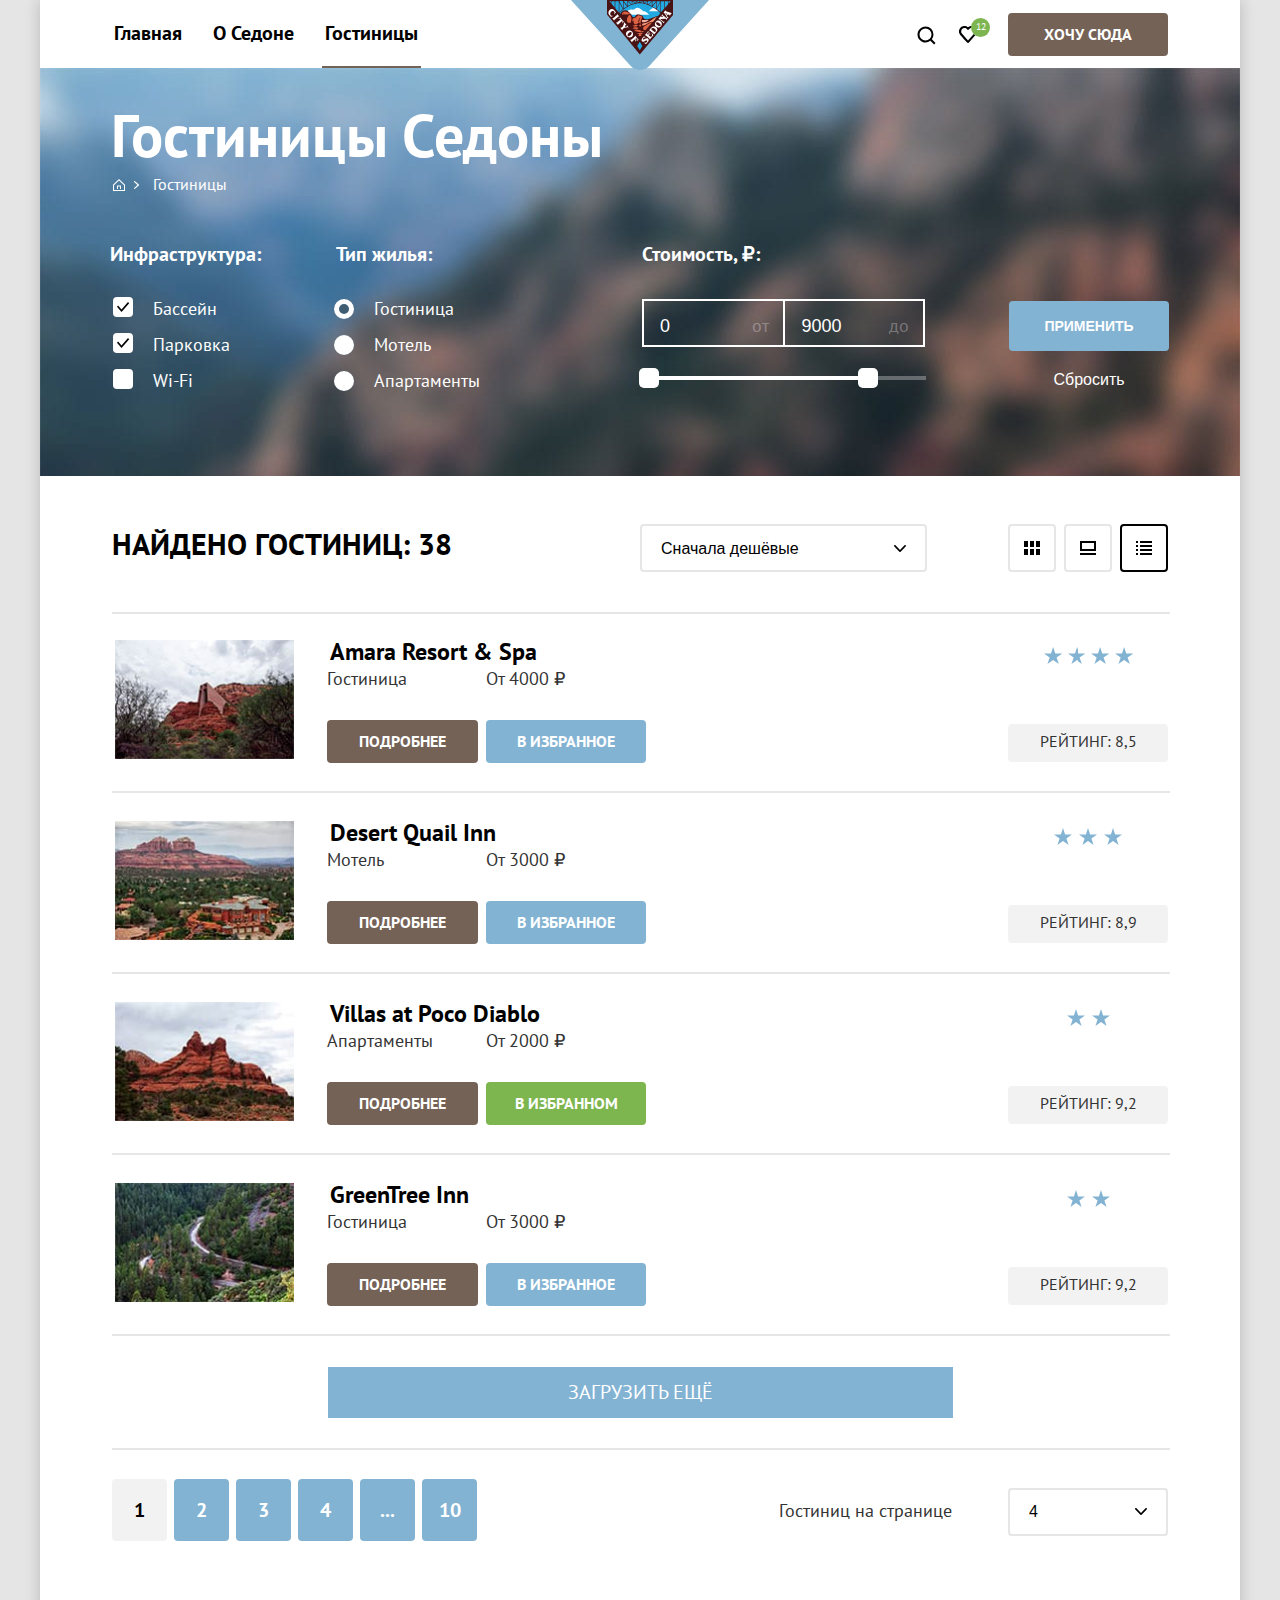
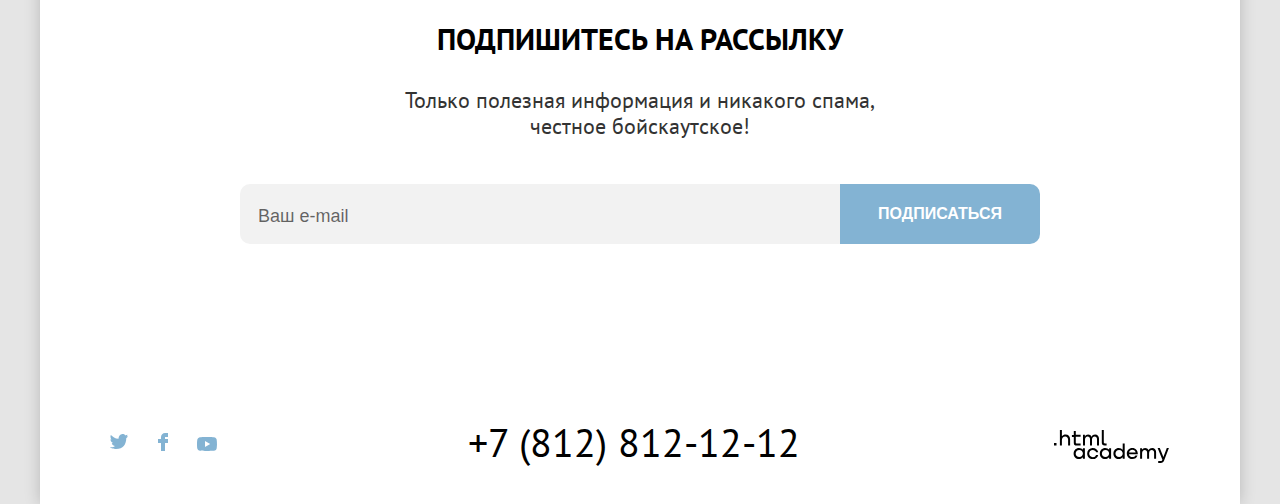
==== commit 18df30ce: "Шлифует" ====
--- a/catalog.html
+++ b/catalog.html
@@ -4,6 +4,7 @@
     <meta charset="utf-8">
     <title>Каталог</title>
     <link rel="stylesheet" href="css/styles.css">
+    <link rel="icon" href="favicon.ico"><!-- 32×32 -->
 </head>
   <body>
     <div class="container">
@@ -22,10 +23,10 @@
           </ul>
         </nav>
         <a class="logo header-logo" href="index.html">
-          <img src="img/logo.svg" alt="Логотип сайта о городке Седона">
+          <img src="img/logo.svg" width="138" height="70" alt="Логотип сайта о городке Седона.">
         </a>
         <ul class="user-list clear-list">
-          <li class="user-item">
+          <li class="user-item magnifier">
             <a class="user-link clear-underline" href="#">
               <svg aria-hidden="true" focusable="false" width="20" height="20" xmlns="http://www.w3.org/2000/svg">
                 <path d="m19.5 18-3.7-3.67a8 8 0 0 0 1.7-4.87 8 8 0 0 0-8-7.96c-4.4 0-8 3.68-8 8.06a8 8 0 0 0 12.9 6.26l3.7 3.68 1.4-1.5Zm-10-2.48a6 6 0 0 1-6-5.96 6 6 0 0 1 12 0 6 6 0 0 1-6 5.96Z"/>
@@ -122,15 +123,15 @@
             <fieldset class="catalog-filter-group price-field">
               <legend class="catalog-filter-title">Стоимость, &#8381;:</legend>
               <div class="price-sorting">
+                <div class="label-container label-container-left">
+                  <label>
+                    <input type="text" name="min-price" placeholder="0">
+                  </label>
+                  <span>от</span>
+                </div>
                 <div class="label-container">
                   <label>
-                    <input type="number" name="min-price" placeholder="0">
-                  </label>
-                  <span>от</span>
-                </div>
-                <div class="label-container">
-                  <label>
-                    <input type="number" name="max-price" placeholder="9000">
+                    <input type="text" name="max-price" placeholder="9000">
                   </label>
                   <span>до</span>
                 </div>
@@ -149,7 +150,7 @@
               </div>
             </fieldset>
             <div class="form-btns">
-              <button class="button sedona-decorative-btn apply blue-btn" type="submit">Применить</button>
+              <button class="button apply" type="submit">Применить</button>
               <button class="reset" type="reset">Сбросить</button>
             </div>
           </form>
@@ -157,7 +158,7 @@
         <section class="sedona-dwelling">
           <div class="display-hotels">
             <p class="hotels-found">Найдено гостиниц: 38</p>
-            <form class="sorting-type dark-text">
+            <form class="sorting-type sorting-hotel-type dark-text">
               <label for="sorting" class="visually-hidden">Сортировка</label>
               <select id="sorting" name="sorting">
                 <option value="cheap">Сначала дешёвые</option>
@@ -179,8 +180,8 @@
                 </svg>
                 <span class="visually-hidden">Показать галерею</span>
               </a>
-              <a href="#" class="show clear-underline">
-                <svg width="16" height="14" fill="none" xmlns="http://www.w3.org/2000/svg"> /*надо как-то сделать выбранным по дефолту*/
+              <a href="#" class="show show-chosen clear-underline">
+                <svg width="16" height="14" fill="none" xmlns="http://www.w3.org/2000/svg">
                   <path d="M2 0H0v2h2V0Zm14 0H4v2h12V0ZM2 4H0v2h2V4Zm14 0H4v2h12V4ZM2 8H0v2h2V8Zm14 0H4v2h12V8ZM2 12H0v2h2v-2Zm14 0H4v2h12v-2Z" fill="#000"/>
                 </svg>
                 <span class="visually-hidden">Показать список</span>
@@ -190,7 +191,7 @@
           <ul class="hotel-list clear-list">
             <li class="hotel-card">
               <a class="hotel-img-link" href="#">
-                <img class="hotel-card-image" src="img/amara.jpg" alt="">
+                <img class="hotel-card-image" src="img/amara.jpg" width="185" height="125" alt="Гостиница Амара Ресорт и Спа.">
               </a>
               <div class="hotel-info">
                 <a class="hotel-card-link clear-underline" href="#">
@@ -216,7 +217,7 @@
             </li>
             <li class="hotel-card">
               <a class="hotel-img-link" href="#">
-                <img class="hotel-card-image" src="img/desert.jpg" alt="">
+                <img class="hotel-card-image" src="img/desert.jpg" width="185" height="125" alt="Мотель Десерт Кваил.">
               </a>
               <div class="hotel-info">
                 <a class="hotel-card-link clear-underline" href="#">
@@ -242,7 +243,7 @@
             </li>
             <li class="hotel-card">
               <a class="hotel-img-link" href="#">
-                <img class="hotel-card-image" src="img/villas.jpg" alt="">
+                <img class="hotel-card-image" src="img/villas.jpg" width="185" height="125" alt="Апартаменты Вилла в Поко Дьябло.">
               </a>
               <div class="hotel-info">
                 <a class="hotel-card-link clear-underline" href="#">
@@ -268,7 +269,7 @@
             </li>
             <li class="hotel-card">
               <a class="hotel-img-link" href="#">
-                <img class="hotel-card-image" src="img/greentree.jpg" alt="">
+                <img class="hotel-card-image" src="img/greentree.jpg" width="185" height="125" alt="Гостиница ГринТри.">
               </a>
               <div class="hotel-info">
                 <a class="hotel-card-link clear-underline" href="#">
@@ -318,8 +319,8 @@
               </li>
             </ul>
             <form class="sorting-type dark-text number-of-hotels">
-              <label for="sorting" class="number-text">Гостиниц на странице</label>
-              <select id="sorting" name="sorting">
+              <label for="quantity-sorting" class="number-text">Гостиниц на странице</label>
+              <select id="quantity-sorting" name="quantity-sorting">
                 <option value="4">4</option>
                 <option value="10">10</option>
                 <option value="20">20</option>
@@ -346,7 +347,7 @@
           <h2 class="visually-hidden">Давайте дружить</h2>
           <ul class="footer-social-list clear-list">
             <li class="footer-social-item clear-list">
-              <a class="button social-btn" href="https://twitter.com/htmlacademy_ru">
+              <a class="button social-btn twitter" href="https://twitter.com/htmlacademy_ru">
                 <span class="visually-hidden">Твиттер</span>
                 <svg width="18" height="15" xmlns="http://www.w3.org/2000/svg">
                   <path d="M11.6.2c1.8-.5 3.2.3 3.8 1.2.7-.2 1.4-.5 2.1-.7 0 .9-.6 1.5-.9 1.8.7.1 1.4-.6 1.4-.6-.2 1-1.1 1.8-1.7 2C16.1 10.7 13 15.1 5.7 15h-.5c-.4 0-4.4-.5-5.2-1.9 2.4.2 4.1-.4 5-1.2-1-.3-2.9-.4-3.2-2.9.4.1.6.2 1.3.1C1.8 8.3.4 7.5.5 5.3c.3.3 1.1.5 1.4.5C1.1 5.6-.2 2.5.9.9c1.9 1.9 4 3.6 7.6 3.8C8.7 2.3 9.7.8 11.6.2Z"/>
@@ -354,7 +355,7 @@
               </a>
             </li>
             <li class="footer-social-item clear-list">
-              <a class="button social-btn" href="https://www.facebook.com/htmlacademy">
+              <a class="button social-btn facebook" href="https://www.facebook.com/htmlacademy">
                 <span class="visually-hidden">Фэйсбук</span>
                 <svg width="10" height="18" xmlns="http://www.w3.org/2000/svg">
                   <path d="M7 0C4.8 0 3 1.8 3 4v2H0v4h3v8h4v-8h3V6H7V4h3V0H7Z"/>
@@ -362,7 +363,7 @@
               </a>
             </li>
             <li class="footer-social-item clear-list">
-              <a class="button social-btn" href="https://youtube.com/c/HTMLAcademyRUS">
+              <a class="button social-btn youtube" href="https://youtube.com/c/HTMLAcademyRUS">
                 <span class="visually-hidden">Ютуб</span>
                 <svg width="20" height="14" xmlns="http://www.w3.org/2000/svg">
                   <path fill-rule="evenodd" clip-rule="evenodd" d="M17.81.42c.86.23 1.54.9 1.77 1.77C20 3.75 20 7 20 7s0 3.26-.42 4.81a2.5 2.5 0 0 1-1.77 1.77C16.25 14 10 14 10 14s-6.25 0-7.81-.42a2.5 2.5 0 0 1-1.77-1.77C0 10.26 0 7 0 7s0-3.25.42-4.81A2.5 2.5 0 0 1 2.19.42C3.75 0 10 0 10 0s6.25 0 7.81.42ZM13.2 7 8 10V4l5.2 3Z"/>
--- a/css/styles.css
+++ b/css/styles.css
@@ -2,7 +2,7 @@
   font-family: "PT Sans";
   font-style: normal;
   font-weight: 400;
-  src: url("fonts/pt-sans-400.woff2") format("woff2");
+  src: url("../fonts/ptsans-400.woff2") format("woff2");
   font-display: swap;
 }
 
@@ -10,7 +10,7 @@
   font-family: "PT Sans";
   font-style: normal;
   font-weight: 700;
-  src: url("fonts/pt-sans-700.woff2") format("woff2");
+  src: url("../fonts/ptsans-700.woff2") format("woff2");
   font-display: swap;
 }
 
@@ -22,7 +22,7 @@
   font-family: "PT Sans", "Arial", sans-serif;
   font-size: 18px;
   line-height: 23px;
-  background-color: #E5E5E5;
+  background-color: #e5e5e5;
   color: #000000;
   min-height: 100%;
   display: flex;
@@ -34,7 +34,7 @@
   flex-direction: column;
   width: 1200px;
   margin: 0 auto;
-  background-color: #FFFFFF;
+  background-color: #ffffff;
   box-shadow: 0px 0px 15px rgba(0, 0, 0, 0.2);
 }
 
@@ -64,6 +64,14 @@
   padding-top: 11px;
   padding-bottom: 11px;
   margin-right: 72px;
+  justify-content: space-between;
+}
+
+.magnifier {
+  position: absolute;
+  display: block;
+  right: 274px;
+  bottom: 14px;
 }
 
 .page-footer {
@@ -71,21 +79,25 @@
   display: flex;
   justify-content: space-between;
   align-items: center;
-  padding: 40px 72px 30px 72px;
+  padding: 26px 62px 30px 72px;
 }
 
 .navigation-item {
   font-size: 20px;
   line-height: 26px;
   font-weight: 700;
-  margin-right: 33px;
+  max-width: 100px;
+}
+
+.navigation-item:not(:last-of-type) {
+  margin-right: 25px;
 }
 
 .catalog-filter-title {
   font-size: 20px;
   line-height: 26px;
   font-weight: 700;
-  color: #FFFFFF;
+  color: #ffffff;
   margin-bottom: 30px;
 }
 
@@ -102,9 +114,8 @@
 .display-hotels {
   display: flex;
   justify-content: space-between;
-  align-items: flex-start;
-  margin-bottom: 76px;
-  position: relative;
+  position: relative;
+  margin-bottom: 60px;
 }
 
 .display-hotels::after {
@@ -113,7 +124,7 @@
   width: 1056px;
   height: 0;
   bottom: -42px;
-  border: 1px solid #E6E6E6;
+  border: 1px solid #e6e6e6;
   transform: rotate(180deg);
 }
 
@@ -126,16 +137,20 @@
 .show {
   width: 48px;
   height: 48px;
-  border: 2px solid #E6E6E6;
+  border: 2px solid #e6e6e6;
   box-sizing: border-box;
   border-radius: 4px;
   position: relative;
   outline: none;
+}
+
+.show-chosen {
+  border-color: #000000;
 }
 
 .show:hover,
 .show:focus {
-  border-color: #83B3D3;
+  border-color: #83b3d3;
 }
 
 .show:active {
@@ -144,7 +159,7 @@
 
 .show svg {
   position: absolute;
-  fill: #FFFFFF;
+  fill: #ffffff;
   left: 50%;
   top: 50%;
   transform: translate(-50%, -50%);
@@ -169,7 +184,6 @@
   margin-bottom: auto;
 }
 
-.navigation-item:last-of-type,
 .user-item:last-of-type {
   margin-right: 0;
 }
@@ -178,7 +192,7 @@
   display: flex;
   flex-direction: column;
   align-items: center;
-  padding-top: 94px;
+  padding-top: 64px;
   padding-bottom: 94px;
 }
 
@@ -191,7 +205,7 @@
   background-image: url("../img/index_background.jpg");
   background-repeat: no-repeat;
   padding-top: 51px;
-  padding-bottom: 83px;
+  padding-bottom: 78px;
   position: relative;
 }
 
@@ -221,13 +235,13 @@
   flex-direction: column;
   justify-content: space-between;
   margin: 0;
-  padding: 35px 71px 85px 71px;
+  padding: 35px 71px 85px 66px;
   background-image: url(../img/catalog_background.jpg);
   background-repeat: no-repeat;
 }
 
 .subscribe-form input {
-  background-color: #F2F2F2;
+  background-color: #f2f2f2;
 }
 
 .heading {
@@ -241,16 +255,16 @@
 
 .town {
   margin-top: 63px;
-  margin-bottom: 23px;
+  margin-bottom: 31px;
 }
 
 .hotel-search {
-  padding-top: 91px;
+  padding-top: 101px;
   padding-bottom: 91px;
 }
 
 .interest {
-  margin-bottom: 30px;
+  margin-bottom: 29px;
 }
 
 .reasons {
@@ -264,13 +278,13 @@
 
 .suggestions {
   font-size: 22px;
-  line-height: 36px;
+  line-height: 26px;
   color: #333333;
   text-align: center;
   margin: 0;
-}
-
-/*Паддинги у преимуществ дополнительно поправлю на моменте добавления иконок в эти блоки, потому как сейчас так или иначе смотрится криво*/
+  padding: 0;
+}
+
 .advantages-list {
   display: grid;
   grid-template-columns: 400px 400px 400px;
@@ -279,7 +293,7 @@
 .advantages-item {
   text-align: center;
   width: 400px;
-  padding-top: 90px;
+  padding-top: 100px;
   padding-bottom: 77px;
 }
 
@@ -292,11 +306,18 @@
   margin-bottom: 25px;
 }
 
+.advantages-description {
+  font-size: 18px;
+  line-height: 21px;
+  text-align: center;
+}
+
 .advantages-number {
-  margin-bottom: 26px;
-}
-
-/*у карточек с иконками отличаются отступы*/
+  display: block;
+  margin-bottom: 30px;
+}
+
+
 .advantages-title-alt {
   font-weight: 700;
   font-size: 24px;
@@ -304,8 +325,8 @@
   text-transform: uppercase;
   margin: 0;
   position: relative;
-  margin-top: 89px;
-  margin-bottom: 20px;
+  margin-top: 87px;
+  margin-bottom: 18px;
 }
 
 .advantages-item-light {
@@ -320,16 +341,17 @@
 .advantages-item-blue {
   grid-column: span 3;
   width: 100%;
-  display: flex;
-  background-color: #83B3D3;
+  max-height: 384px;
+  display: flex;
+  background-color: #83b3d3;
 }
 
 .advantages-white {
-  color: #FFFFFF;
+  color: #ffffff;
 }
 
 .subscribe-h {
-  color: #FFFFFF;
+  color: #ffffff;
   text-transform: uppercase;
   font-weight: 700;
   font-size: 30px;
@@ -341,15 +363,18 @@
 }
 
 .subscribe-p {
-  color: #FFFFFF;
+  color: #ffffff;
   text-align: center;
   font-size: 22px;
   line-height: 26px;
+  margin: 0;
+  padding-top: 5px;
+  margin-bottom: 45px;
 }
 
 .subscribe-catalog-p {
   color: #333333;
-  margin-bottom: 26px;
+  margin-bottom: 45px;
 }
 
 .div-flex {
@@ -364,17 +389,16 @@
   line-height: 21px;
   font-weight: 700;
   text-align: center;
-  color: #FFFFFF;
-  display: block;
-  padding-top: 9px;
-  padding-bottom: 10px;
+  color: #ffffff;
+  display: block;
+  padding-top: 8px;
+  padding-bottom: 8px;
 }
 
 .catalog-btn {
   width: 151px;
 }
 
-/*фокус для этой кнопки отображается максимально криво, в стайлгайде её нет вообще, помучалась и удалила на момент*/
 .load {
   display: block;
   width: 625px;
@@ -394,11 +418,11 @@
 .load:hover,
 .load:focus,
 .load:active {
-  background-color: #68A2CA;
+  background-color: #68a2ca;
 }
 
 .load:focus {
-  border-color: #FFFFFF;
+  border-color: #ffffff;
 }
 
 .load:active a {
@@ -411,7 +435,7 @@
   width: 1056px;
   height: 0;
   top: -31px;
-  border: 1px solid #E6E6E6;
+  border: 1px solid #e6e6e6;
   transform: rotate(180deg);
 }
 
@@ -419,7 +443,7 @@
   text-decoration: none;
   text-transform: uppercase;
   text-align: center;
-  color: #FFFFFF;
+  color: #ffffff;
   display: block;
   padding-top: 9px;
   padding-bottom: 10px;
@@ -430,16 +454,17 @@
 
 .to-selected,
 .selected-btn {
+  width: 160px;
   border-radius: 4px;
-  padding-top: 10px;
-  padding-bottom: 9px;
+  padding-top: 8px;
+  padding-bottom: 8px;
   border: 3px solid transparent;
   box-sizing: border-box;
   outline: none;
 }
 
 .to-selected:hover {
-  background-color: #68A2CA;
+  background-color: #68a2ca;
   box-shadow: 0 0 0 1px #756257;
 }
 
@@ -454,11 +479,11 @@
 }
 
 .selected-btn:hover {
-  background-color: #6C9E42;
+  background-color: #6c9e42;
 }
 
 .selected-btn:focus {
-  background-color: #6C9E42;
+  background-color: #6c9e42;
   border-color: #756257;
 }
 
@@ -467,23 +492,37 @@
 }
 
 .blue-btn {
-  background-color: #83B3D3;
+  background-color: #83b3d3;
 }
 
 .selected-btn {
-  background-color: #7DB54F;
+  background-color: #7db54f;
 }
 
 .footer-social-list {
   display: flex;
-}
-
-.footer-social-item {
-  padding-right: 29px;
+  position: relative;
+}
+
+.twitter {
+  display: block;
+  position: absolute;
+  right: 10px;
+}
+
+.youtube {
+  display: block;
+  position: absolute;
+  right: -10px;
+  top: 2px;
+}
+
+.footer-contacts {
+  margin-left: 40px;
 }
 
 .footer-contacts-phone {
-  margin-left: 60px;
+  margin-left: 50px;
   margin-right: 60px;
   font-size: 40px;
   line-height: 40px;
@@ -491,8 +530,10 @@
   padding: 15px;
   text-decoration: none;
   color: #000000;
-  border: 3px solid transparent;
-  box-sizing: border-box;
+  border-radius: 10px;
+  border: 3px solid transparent;
+  box-sizing: border-box;
+  outline: none;
 }
 
 .button {
@@ -500,26 +541,29 @@
 }
 
 .inner-header-title {
-  color: #FFFFFF;
+  color: #ffffff;
   font-weight: 700;
   font-size: 60px;
-  line-height: 78px;
-  margin: 0;
-  padding: 0;
-  margin-bottom: 5px;
+  line-height: 65px;
+  margin: 0;
+  padding: 0;
+  padding-left: 5px;
 }
 
 .breadcrumbs {
   display: flex;
-  margin-bottom: 45px;
+  padding: 0;
+  margin: 0;
+  margin-bottom: 40px;
 }
 
 .breadcrumbs-item {
+  margin: 0;
+  padding: 0;
   list-style: none;
 }
 
 .breadcrumbs-item-alt {
-  margin-left: 10px;
   padding-left: 16px;
   background: url("../img/icons/arrow_1.svg") no-repeat 0 50%;
 }
@@ -531,7 +575,7 @@
 }
 
 .breadcrumbs-link {
-  color: #FFFFFF;
+  color: #ffffff;
   font-size: 16px;
   line-height: 21px;
   display: block;
@@ -552,7 +596,7 @@
 
 .breadcrumb svg {
   position: absolute;
-  fill: #FFFFFF;
+  fill: #ffffff;
   transform: translateY(5px);
 }
 
@@ -566,7 +610,7 @@
 
 .breadcrumbs-link:focus {
   color: rgba(255, 255, 255, 0.3);
-  border: 3px solid #83B3D3;
+  border: 3px solid #83b3d3;
 }
 
 .breadcrumbs-link:hover svg {
@@ -582,7 +626,7 @@
 
 .arrow svg {
   position: absolute;
-  fill: #FFFFFF;
+  fill: #ffffff;
   left: 50%;
   top: 50%;
   transform: translateX(-50%) translateY(-50%) rotate(-90deg);
@@ -604,20 +648,26 @@
 .sorting-type {
   font-size: 18px;
   line-height: 24px;
+}
+
+.sorting-hotel-type {
   margin-right: 81px;
 }
 
 .sorting-type select {
   width: 287px;
   height: 48px;
-  border: 2px solid #E6E6E6;
-  padding: 12px 127px 13px 19px;
+  padding: 0;
+  border: 2px solid #e6e6e6;
+  padding-left: 19px;
   box-sizing: border-box;
   border-radius: 4px;
   outline: none;
   appearance: none;
-  background: url("../img/icons/arrow_2.svg") no-repeat right; /*галочка слишком чёрная, пробовала через opacity, но влияет на всё*/
+  background: url("../img/icons/arrow_2.svg") no-repeat right;
   background-position-x: calc(100% - 19px);
+  font-size: 16px;
+  line-height: 23px;
 }
 
 .sorting-type:hover select,
@@ -632,13 +682,38 @@
 }
 
 .search-btn {
-  width: 576px;
-  margin-top: 73px;
+  display: block;
+  width: 575px;
+  background-color: #756257;
+  border: 3px solid transparent;
+  box-sizing: border-box;
+  outline: none;
+  text-align: center;
+  text-transform: uppercase;
+  font-size: 20px;
+  font-weight: 700;
+  line-height: 36px;
+  color: #ffffff;
+  margin-top: 63px;
   margin-left: auto;
   margin-right: auto;
-  padding-top: 13px;
-  padding-bottom: 17px;
   border-radius: 10px;
+  padding-top: 9px;
+  padding-bottom: 9px;
+}
+
+.search-btn:hover,
+.search-btn:focus,
+.search-btn:active {
+  background-color: #615048;
+}
+
+.search-btn:focus {
+  border-color: #83b3d3;
+}
+
+.search-btn:active {
+  color: rgba(255, 255, 255, 0.6);
 }
 
 .hotels-found {
@@ -654,8 +729,15 @@
 
 .hotel-card {
   display: flex;
-  margin-bottom: 58px;
-  position: relative;
+  margin: 0;
+  padding: 0;
+  padding-top: 5px;
+  margin-bottom: 50px;
+  position: relative;
+}
+
+.hotel-card:last-of-type {
+  margin-bottom: 61px;
 }
 
 .hotel-card::after {
@@ -664,7 +746,7 @@
   width: 1056px;
   height: 0;
   bottom: -30px;
-  border: 1px solid #E6E6E6;
+  border: 1px solid #e6e6e6;
   transform: rotate(180deg);
 }
 
@@ -693,7 +775,7 @@
 }
 
 .hotel-img-link:focus .hotel-card-image {
-  border-color: #83B3D3;
+  border-color: #83b3d3;
   outline: none;
 }
 
@@ -702,20 +784,23 @@
 }
 
 .hotel-card-link {
+  display: block;
+  margin: 0;
+  padding: 0;
+}
+
+.hotel-card-title {
+  border: 3px solid transparent;
+  padding: 10px 15px 10px 15px;
+  margin-left: -22px;
+  margin-top: -10px;
+  margin-bottom: -10px;
+  box-sizing: border-box;
+  border-radius: 10px;
   color: #000000;
   font-weight: 700;
   font-size: 24px;
-  line-height: 31px;
-}
-
-.hotel-card-title {
-  border: 3px solid transparent;
-  padding: 10px 15px 10px 16px;
-  margin-left: -17px;
-  margin-top: -10px;
-  margin-bottom: -10px;
-  box-sizing: border-box;
-  border-radius: 10px;
+  line-height: 24px;
 }
 
 .hotel-card-title:hover {
@@ -743,6 +828,7 @@
   display: block;
   margin: 0;
   padding: 0;
+  margin-left: -7px;
   margin-right: 8px;
 }
 
@@ -756,31 +842,36 @@
   display: block;
   margin: 0;
   padding: 0;
-  margin-bottom: 20px;
+  margin-bottom: 30px;
 }
 
 .hotel-card-price {
   display: block;
   margin: 0;
   padding: 0;
-  margin-bottom: 20px;
+  margin-bottom: 30px;
 }
 
 .hotel-card-rate {
-  background-color: #F2F2F2;
+  background-color: #f2f2f2;
   display: block;
   width: 160px;
-  padding-top: 9px;
+  padding-top: 7px;
   padding-bottom: 10px;
   text-align: center;
-  margin-top: 80px;
+  margin-top: 60px;
   border-radius: 4px;
+  font-size: 16px;
+  line-height: 21px;
+  text-transform: uppercase;
 }
 
 .rate {
   display: flex;
+  flex-wrap: wrap;
   flex-direction: column;
   margin-left: auto;
+  padding-top: 10px;
 }
 
 .stars {
@@ -816,11 +907,15 @@
 }
 
 .sedona-dwelling {
-  padding: 50px 72px 89px 72px;
+  padding: 40px 72px 0 72px;
 }
 
 .number-of-hotels {
   margin-left: auto;
+}
+
+.number-of-hotels select {
+  width: 160px;
 }
 
 .number-text {
@@ -831,6 +926,7 @@
 
 .pagination {
   display: flex;
+  flex-wrap: wrap;
 }
 
 .pagination-item {
@@ -840,8 +936,8 @@
 .pagination-link {
   display: block;
   width: 55px;
-  background-color: #83B3D3;
-  color: #FFFFFF;
+  background-color: #83b3d3;
+  color: #ffffff;
   text-align: center;
   font-weight: 700;
   font-size: 20px;
@@ -851,30 +947,33 @@
   border-radius: 4px;
   border: 3px solid transparent;
   box-sizing: border-box;
-}
-
-.pagination-link:hover {
-  background-color: #68A2CA;
+  outline: none;
+}
+
+.pagination-link:hover,
+.pagination-link:focus,
+.pagination-link:active {
+  background-color: #68a2ca;
 }
 
 .pagination-link:focus {
-  background-color: #68A2CA;
-  border: 3px solid #756257;
-  outline: none;
-}
-
-.pagination-link:hover {
-  background-color: #68A2CA;
+  border-color: #756257;
+}
+
+.pagination-link:active {
   color: rgba(255, 255, 255, 0.3);
 }
 
 .current {
-  background-color: #F2F2F2;
+  background-color: #f2f2f2;
   color: #000000;
 }
 
 .subscribe-catalog {
-  margin-top: 0;
+  margin: 0;
+  padding: 0;
+  padding-top: 55px;
+  margin-bottom: 140px;
 }
 
 .visually-hidden {
@@ -888,10 +987,9 @@
   overflow: hidden;
 }
 
-
 .price-sorting {
   display: flex;
-  border: 2px solid #FFFFFF;
+  border: 2px solid transparent;
   box-sizing: border-box;
   border-radius: 4px;
   position: relative;
@@ -900,14 +998,19 @@
 
 .label-container {
   display: flex;
-  width: 143px;
+  width: 145px;
   height: 48px;
   align-items: center;
-  padding-left: 19px;
+  padding-top: 5px;
+  padding-left: 14px;
   padding-right: 14px;
-  border: 2px solid #FFFFFF;
+  border: 2px solid #ffffff;
   box-sizing: border-box;
   justify-content: space-between;
+}
+
+.label-container-left {
+  border-right: 1px;
 }
 
 .label-container:hover {
@@ -915,7 +1018,7 @@
 }
 
 .label-container:focus {
-  box-shadow: 0px 0px 0px 3px #81B3D2;
+  box-shadow: 0px 0px 0px 3px #81b3d2;
 }
 
 .label-container:active {
@@ -929,67 +1032,66 @@
 }
 
 .label-container input {
-  width: 50px;
+  width: 70px;
   outline: none;
   border: none;
   background-color: transparent;
-}
-
-.label-container input::placeholder {
-  color: #FFFFFF;
   font-size: 18px;
   line-height: 24px;
-}
-
-.label-container input[type="number"]::-webkit-outer-spin-button,
-.label-container input[type="number"]::-webkit-inner-spin-button {
--webkit-appearance: none;
-margin: 0;
-}
-
-/*тут пока пиксели на глаз, потому как в фигме что-то странное*/
+  color: #ffffff;
+}
+
+.label-container input::placeholder {
+  color: #ffffff;
+}
+
 .apply {
-  margin-top: 54px;
-  background: #83B3D3;
+  margin-top: 60px;
+  background-color: #83b3d3;
+  color: #ffffff;
+  text-transform: uppercase;
+  font-size: 14px;
+  line-height: 18px;
+  font-weight: 700;
+  padding-top: 13px;
+  padding-bottom: 13px;
   width: 160px;
   border: 0;
   border-radius: 4px;
-  margin-bottom: 20px;
-  border: 3px solid transparent;
-  box-sizing: border-box;
-  outline: none;
-}
-
-.apply:hover {
-  background: #68A2CA;
+  margin-bottom: 10px;
+  border: 3px solid transparent;
+  box-sizing: border-box;
+  outline: none;
+  cursor: pointer;
+
+}
+
+.apply:hover,
+.apply:focus,
+.apply:active {
+  background-color: #68a2ca;
 }
 
 .apply:focus {
-  background: #68A2CA;
-  outline: none;
-  border: 3px solid #FFFFFF;
-  box-sizing: border-box;
-  outline: none;
+  border-color: #ffffff;
 }
 
 .apply:active {
-  background: #68A2CA;
   color: rgba(255, 255, 255, 0.3);
-  border: 3px solid transparent;
-  outline: none;
 }
 
 .reset {
-  color: #FFFFFF;
+  color: #ffffff;
   margin-left: auto;
   background-color: transparent;
   display: block;
-  font-size: 18px;
+  font-size: 16px;
   line-height: 23px;
   width: 160px;
   padding: 0;
   cursor: pointer;
   border: 3px solid transparent;
+  outline: none;
   padding-top: 4px;
   padding-bottom: 5px;
   box-sizing: border-box;
@@ -1000,10 +1102,7 @@
 }
 
 .reset:focus {
-  border: 3px solid #83B3D3;
-  box-sizing: border-box;
-  border-radius: 4px;
-  outline: none;
+  border-color: #83B3D3;
 }
 
 .reset:active {
@@ -1016,7 +1115,7 @@
   width: 76px;
   height: 76px;
   left: 163px;
-  top: -89px;
+  top: -99px;
   background: url("../img/icons/house.svg") no-repeat;
 }
 
@@ -1026,7 +1125,7 @@
   width: 76px;
   height: 76px;
   left: 163px;
-  top: -89px;
+  top: -99px;
   background: url("../img/icons/burger.svg") no-repeat;
 }
 
@@ -1037,32 +1136,34 @@
   width: 76px;
   height: 76px;
   left: 163px;
-  top: -89px;
+  top: -99px;
 }
 
 .brown-btn {
+  background-color: #756257;
   border: 3px solid transparent;
   border-radius: 4px;
   box-sizing: border-box;
+  outline: none;
 }
 
 .want-there {
   width: 160px;
-}
-
-.brown-btn:hover {
-  background-color: #615048;
-  border: 3px solid transparent;
-}
-
-.brown-btn:focus {
-  background-color: #615048;
-  border: 3px solid #83B3D3;
-  outline: none;
-}
-
+  padding-top: 8px;
+  padding-bottom: 8px;
+}
+
+.brown-btn:hover,
+.brown-btn:focus,
 .brown-btn:active {
   background-color: #615048;
+}
+
+.brown-btn:focus {
+  border-color: #83b3d3;
+}
+
+.brown-btn:active {
   color: rgba(255, 255, 255, 0.3);
 }
 
@@ -1079,7 +1180,7 @@
   color: #756257;
   outline: none;
   border-radius: 10px;
-  border: 3px solid #83B3D3;
+  border: 3px solid #83b3d3;
 }
 
 .navigation-link:active {
@@ -1092,8 +1193,10 @@
   position: relative;
   width: 38px;
   height: 38px;
-  border: 3px solid transparent;
-  box-sizing: border-box;
+  border-radius: 10px;
+  border: 3px solid transparent;
+  box-sizing: border-box;
+  outline: none;
 }
 
 .user-link svg {
@@ -1116,10 +1219,7 @@
 }
 
 .user-link:focus {
-  border-radius: 10px;
-  border: 3px solid #83B3D3;
-  box-sizing: border-box;
-  outline: none;
+  border-color: #83b3d3;
 }
 
 .user-link:active svg{
@@ -1142,8 +1242,8 @@
   font-size: 10px;
   line-height: 18px;
   text-align: center;
-  color: #FFFFFF;
-  background-color: #7DB550;
+  color: #ffffff;
+  background-color: #7db550;
 }
 
 .heart-icon:hover::after {
@@ -1158,6 +1258,7 @@
   border-radius: 10px;
   border: 3px solid transparent;
   box-sizing: border-box;
+  outline: none;
 }
 
 .social-btn svg {
@@ -1167,21 +1268,19 @@
   bottom: 0;
   left: 0;
   margin: auto;
-  fill: #83B3D3
+  fill: #83b3d3
 }
 
 .social-btn:hover svg {
-  fill: #68A2CA;
+  fill: #68a2ca;
 }
 
 .social-btn:focus {
-  border: 3px solid #83B3D3;
-  box-sizing: border-box;
-  outline: none;
+  border-color: #83b3d3;
 }
 
 .social-btn:focus svg {
-  fill: #68A2CA;
+  fill: #68a2ca;
 }
 
 .social-btn:active svg {
@@ -1194,11 +1293,7 @@
 
 .footer-contacts-phone:focus {
   color: #756257;
-  border: 3px solid #83B3D3;
-  box-sizing: border-box;
-  border-radius: 10px;
-  padding: 15px;
-  outline: none;
+  border-color: #83b3d3;
 }
 
 .footer-contacts-phone:active {
@@ -1219,8 +1314,8 @@
 
 .htmlacademy-link svg {
   position: absolute;
-  top: 0;
-  right: 0;
+  top: 10px;
+  right: -20px;
   bottom: 0;
   left: 0;
   margin: auto;
@@ -1249,7 +1344,7 @@
 }
 
 .subscribe-button {
-  background: #83B3D3;
+  background-color: #83b3d3;
   width: 200px;
   border: 3px solid transparent;
   box-sizing: border-box;
@@ -1258,75 +1353,80 @@
 }
 
 .subscribe-button:hover {
-  background-color: #68A2CA;
+  background-color: #68a2ca;
 }
 
 .subscribe-button:focus {
-  background-color: #68A2CA;
+  background-color: #68a2ca;
   border-color: #756257;
 }
 
 .subscribe-button:active {
-  background-color: #68A2CA;
+  background-color: #68a2ca;
   color: rgba(255, 255, 255, 0.3);
 }
 
 .user-email {
   width: 600px;
   height: 60px;
-  background-color: #F2F2F2;
+  background-color: #f2f2f2;
   border: 3px solid transparent;
   border-radius: 10px 0 0 10px;
   outline: none;
-  padding-left: 22px;
-  box-sizing: border-box;
-}
-
-.user-email:hover {
-  background-color: #E6E6E6;
-}
-
+  padding-left: 15px;
+  padding-top: 8px;
+  box-sizing: border-box;
+}
+.user-email::placeholder {
+  color:  rgba(0, 0, 0, 0.6);
+  font-size: 18px;
+  line-height: 26px;
+
+}
+
+.user-email:hover,
 .user-email:focus {
-  border-color: #83B3D3;
-  background-color: #E6E6E6;
+  background-color: #e6e6e6;
+}
+
+.user-email:focus {
+  border-color: #83b3d3;
 }
 
 .user-email:active {
-  background-color: #FFFFFF;
-  border-color: transparent;
-  box-shadow: 0 0 0 2px #000000;
+  background-color: #ffffff;
+  border-color: #000000;
   color: #000000;
 }
 
 .user-email:focus:invalid {
-  background-color: #FFFFFF;
-  border-color: transparent;
-  box-shadow: 0 0 0 2px #FF5757;
+  background-color: #ffffff;
+  border-color: #ff5757;
   color: #000000;
 }
 
 .range-scale {
-  width: 287px;
+  width: 280px;
   height: 0;
   justify-self: center;
-  border: 4px solid rgba(255, 255, 255, 0.3);
-  margin-top: 32px;
+  border: 2px solid rgba(255, 255, 255, 0.3);
+  margin-top: 27px;
   position: relative;
 }
 
 .range-bar {
   width: 227px;
   height: 0;
-  border: 4px solid #FFFFFF;
-  position: absolute;
-  top: -4px;
+  border: 2px solid #ffffff;
+  position: absolute;
+  top: -2px;
   left: -3px;
 }
 
 .range-toggle {
   width: 20px;
   height: 20px;
-  background-color: #FFFFFF;
+  background-color: #ffffff;
   border: 3px solid transparent;
   border-radius: 5px;
   outline: none;
@@ -1339,11 +1439,11 @@
 }
 
 .range-toggle:focus {
-  border-color: #83B3D3;
+  border-color: #83b3d3;
 }
 
 .range-toggle:active {
-  border: 2px solid #83B3D3;
+  border-color: #83b3d3;
   box-shadow: 0px 7px 15px rgba(0, 0, 0, 0.4);
 }
 
@@ -1356,7 +1456,7 @@
 .toggle-max {
   position: absolute;
   top: -10px;
-  left: 230px;
+  left: 215px;
 }
 
 .dwelling-field {
@@ -1365,10 +1465,15 @@
 
 .dwelling {
   display: block;
+  margin: 0;
+  margin-top: auto;
+  margin-bottom: auto;
+  height: 20px;
+  padding: 0;
 }
 
 .dwelling span {
-  color: #FFFFFF;
+  color: #ffffff;
   position: relative;
   padding-left: 40px;
   font-size: 18px;
@@ -1379,13 +1484,13 @@
   content: "";
   width: 20px;
   height: 20px;
-  background-color: #3F5E72;
+  background-color: #3f5e72;
   position: absolute;
   left: 0;
   top: 50%;
   transform: translateY(-50%);
   border-radius: 50%;
-  box-shadow: inset 0 0 0 10px #FFFFFF;
+  box-shadow: inset 0 0 0 10px #ffffff;
 }
 
 .catalog-filter-item:not(:last-of-type) {
@@ -1393,45 +1498,54 @@
 }
 
 .dwelling input:checked + span::before {
-  box-shadow: inset 0 0 0 5px #FFFFFF;
+  box-shadow: inset 0 0 0 5px #ffffff;
 }
 
 .dwelling input:focus + span::before {
   box-shadow: inset 0 0 0 3px #83B3D3,
-  inset 0 0 0 10px #FFFFFF;
+  inset 0 0 0 10px #ffffff;
 }
 
 .dwelling input:checked:focus + span::before {
-  box-shadow: 0 0 0 3px #83B3D3,
-  inset 0 0 0 5px #FFFFFF;
+  box-shadow: 0 0 0 3px #83b3d3,
+  inset 0 0 0 5px #ffffff;
 }
 
 .infrastructure {
   display: block;
+  margin: 0;
+  margin-top: auto;
+  margin-bottom: auto;
+  padding: 0;
+  height: 20px;
 }
 
 .infrastructure span {
-  color: #FFFFFF;
-  position: relative;
-  padding-left: 40px;
+  color: #ffffff;
+  position: relative;
+  padding-left: 45px;
   font-size: 18px;
-  line-height: 24px;
+  line-height: 23px;
 }
 
 .infrastructure span::before {
   content: "";
   width: 20px;
   height: 20px;
-  background-color: #FFFFFF;
-  position: absolute;
-  left: 0;
-  top: 50%;
+  position: absolute;
+  left: 5px;
+  top: 10px;
   transform: translateY(-50%);
   border-radius: 4px;
+  background-color: #ffffff;
 }
 
 .infrastructure input:checked + span::before {
-  background: #FFFFFF url("../img/icons/checkbox.svg") no-repeat 50% 50%;
+  background: url("../img/icons/checkbox.svg") no-repeat 50% 50%
+}
+
+.infrastructure input:checked + span::before {
+  background-color: #ffffff;
 }
 
 .infrastructure input:hover + span::before,
@@ -1440,7 +1554,7 @@
 }
 
 .infrastructure input:focus + span::before {
-  box-shadow: 0 0 0 3px #83B3D3;
+  box-shadow: 0 0 0 3px #83b3d3;
 }
 
 .infrastructure input:active + span::before {
@@ -1452,10 +1566,10 @@
 }
 
 .form-btns {
-  margin-left: 81px;
-}
-
-.heart {
+  margin-left: 80px;
+}
+
+.heart{
   position: relative;
 }
 
@@ -1463,123 +1577,96 @@
   position: absolute;
   z-index: 1;
   width: 400px;
-  height: 232px;
-  background-color: #FFFFFF;
-  border: 1px solid #E6E6E6;
+  min-height: 232px;
+  background: #ffffff;
+  border: 1px solid #e6e6e6;
   box-sizing: border-box;
   box-shadow: 0px 25px 50px rgba(0, 0, 0, 0.15);
   border-radius: 20px;
-  display: flex;
-  outline: none;
-  flex-direction: column;
   top: 51px;
   left: -180px;
 }
 
-.basket {
-  position: relative;
-  height: 232px;
-  background-color: #FFFFFF;
-  border: 1px solid #E6E6E6;
-  box-sizing: border-box;
-}
-
-.basket-line {
-  display: flex;
+.popover::before {
+  position: absolute;
+  content: "";
+  position: absolute;
+  width: 19px;
+  height: 9px;
+  background-image: url("../img/white_triangle.svg");
+  top: -9px;
+  left: 188px;
+}
+
+.popover-content {
+  height: 100%;
+}
+
+.popover-cart-item {
+  display: flex;
+  margin: 0;
+  padding: 20px 20px;
+  max-height: 50px;
+  padding-bottom: 2px;
   justify-content: space-between;
 }
 
-.basket-hotels {
-  display: flex;
-  border: 3px solid transparent;
+.last {
+  margin-bottom: 25px;
+}
+
+.popover-hotel-info {
+  display: flex;
+  padding: 2px;
+  border: 3px solid transparent;
+  box-sizing: border-box;
   border-radius: 10px;
-  padding: 10px;
-  margin-left: 12px;
-  box-sizing: border-box;
-}
-
-.basket-hotels:hover {
+  outline: none;
+}
+
+.popover-hotel-info:hover {
   opacity: 0.6;
 }
 
-.basket-hotels:focus {
-  border-color: #83B3D3;
-}
-
-.basket-hotels:active {
+.popover-hotel-info:focus {
+  border-color: #83b3d3;
+}
+
+.popover-hotel-info:hover {
   opacity: 0.3;
 }
 
-.basket-line:last-of-type {
-  margin-bottom: 29px;
-}
-
-.basket-image {
+.popover-image {
   display: block;
   margin: 0;
   padding: 0;
   width: 48px;
   height: 48px;
   border-radius: 24px;
-}
-
-/*не пойму, почему так разъехались*/
-.basket-titles {
-  margin-left: 17px;
-  margin-right: auto;
-}
-
-.basket-title {
-  display: block;
-  margin: 0;
-  padding: 0;
+  margin-right: 17px;
+}
+
+.popover-hotel-title {
+  margin: 0;
+  font-size: 18px;
+  line-height: 20px;
+  color: #000000;
   font-weight: 700;
-  font-size: 18px;
-  line-height: 40px;
-}
-
-.basket-type {
-  display: block;
-  margin: 0;
-  padding: 0;
+}
+
+.popover-hotel-type {
+  margin: 0;
   font-size: 16px;
-  line-height: 40px;
-}
-
-.basket-trash {
-  margin-right: 25px;
-  margin-top: 22px;
-  outline: none;
-  height: 25px;
-  border: 3px solid transparent;
-  box-sizing: border-box;
-}
-
-.basket-trash svg {
-  fill:rgba(0, 0, 0, 0.6);
-}
-
-.basket-trash:hover svg {
-  fill: #000000;
-}
-
-.basket-trash:focus {
-  border-color: #83B3D3;
-}
-
-.basket-trash:focus svg {
-  fill: #000000;
-}
-
-.basket-trash:active svg {
-  fill: rgba(0, 0, 0, 0.3);
+  line-height: 20px;
+  color: #333333;
 }
 
 .all-chosen {
   background-color: #756257;
+  text-align: center;
+  outline: none;
   border-radius: 0px 0px 20px 20px;
-  height: 60px;
-  text-align: center;
+  box-sizing: border-box;
 }
 
 .all-chosen:hover,
@@ -1588,266 +1675,394 @@
   background-color: #615048;
 }
 
-.all-chosen:focus {
-  border-color: #83B3D3;
-}
-
-.all-chosen:active a {
-  color: rgba(255, 255, 255, 0.3);
-}
-
-.all-chosen a {
-  display: block;
-  color: white;
+.all-chosen-link:focus {
+  border-color: #83b3d3;
+}
+
+.all-chosen-link:active {
+  color: rgba(255, 255, 255, 0.6);
+}
+
+.all-chosen-link {
+  display: block;
+  color: #ffffff;
+  padding-top: 15px;
+  padding-bottom: 20px;
+  font-weight: 700;
   text-transform: uppercase;
-  font-weight: 700;
   font-size: 16px;
   line-height: 21px;
-  text-decoration: none;
-  padding-top: 20px;
-  padding-bottom: 20px;
-  box-sizing: border-box;
+  outline: none;
+  border: 3px solid transparent;
+  border-radius: 0px 0px 20px 20px;
+}
+
+.trash {
+  height: 30px;
+  margin-top: 2px;
+  background-color: transparent;
+  outline: none;
+  border: none;
+  border-radius: 4px;
+  cursor: pointer;
+}
+
+.trash svg {
+  fill: rgba(0, 0, 0, 0.6);
+  border-color: transparent;
+}
+
+.trash:hover svg,
+.trash:focus svg {
+  fill: #000000;
+}
+
+.trash:focus  {
+  box-shadow: 0 0 0 2px #83b3d3;
+}
+
+.trash:active svg {
+  fill: rgba(0, 0, 0, 0.3);
 }
 
 .modal-container {
   position: fixed;
+  display: flex;
+  flex-direction: column;
   top: 0;
   left: 0;
-  display: flex;
   width: 100%;
   height: 100%;
   background-color: rgba(242, 242, 242, 0.8);
+  z-index: 1;
 }
 
 .modal {
   position: relative;
+  box-sizing: border-box;
   margin: auto;
-  padding: 62px 68px 70px 70px;
-  background-color: #FFFFFF;
-  box-shadow: 0px 25px 50px rgba(0, 0, 0, 0.15);
+  padding: 62px 70px 70px;
+  background-color: #ffffff;
+  box-shadow: 0 25px 50px 0 rgba(0, 0, 0, 0.15);
+  width: 715px;
   border-radius: 30px;
-  box-sizing: border-box;
-}
-
-.modal-search {
-  width: 715px;
 }
 
 .modal-close-button {
   position: absolute;
   padding: 0;
-  top: 54px;
+  top: 53px;
   right: 70px;
   width: 53px;
   height: 53px;
-  background-color: #F2F2F2;
-  border: 3px solid transparent;
-  box-sizing: border-box;
+  background-color: #f2f2f2;
   border-radius: 50%;
+  border: 3px solid transparent;
+  box-sizing: border-box;
+  outline: none;
   background-image: url("../img/icons/cross.svg");
+  background-size: 20px 20px;
   background-repeat: no-repeat;
   background-position: center;
   cursor: pointer;
 }
 
+.modal-close-button:hover,
+.modal-close-button:focus,
+.modal-close-button:active {
+  background-color: #e6e6e6;
+}
+
+.modal-close-button:focus {
+  border-color: #83b3d3;
+}
+
+.modal-close-button:active {
+  opacity: 0.3;
+}
+
+.modal-content {
+  display: flex;
+  flex-direction: column;
+  flex-grow: 1;
+  font-size: 18px;
+  font-weight: 700;
+  line-height: 40px;
+  color: #000000;
+}
+
 .modal-title {
-  margin: 0;
-  padding: 0;
-  font-weight: 700;
-  text-transform: uppercase;
   font-size: 30px;
   line-height: 40px;
+  text-transform: uppercase;
   color: #000000;
-  margin-bottom: 54px;
-}
-
-.black-label {
+  margin-bottom: 60px;
+  margin-top: -5px;
+  margin-left: -3px;
+}
+
+.modal-form {
+  display: grid;
+  grid-template-rows: auto min-content auto min-content auto min-content;
+  grid-template-columns: 1fr 10px auto auto auto;
+}
+
+.arrival-label {
+  grid-row: 1/2;
+  grid-column: 1/2;
+  align-self: center;
+}
+
+.arrival-div {
+  grid-row: 1/2;
+  grid-column: 3/-1;
+}
+
+.message-arrival {
+  grid-row: 2/3;
+  grid-column: 3/-1;
+}
+
+.departure-label {
+  grid-row: 3/4;
+  grid-column: 1/2;
+  align-self: center;
+}
+
+.departure-div {
+  grid-row: 3/4;
+  grid-column: 3/-1;
+}
+
+.message-departure {
+  grid-row: 4/5;
+  grid-column: 3/-1;
+}
+
+.adults-label {
+  grid-row: 5/6;
+  grid-column: 1/2;
+  align-self: center;
+}
+
+.adults-div{
+  grid-row: 5/6;
+  grid-column: 3/4;
+  margin-right: 56px;
+}
+
+.children-div {
+  grid-row: 5/6;
+  grid-column: 5/6;
+}
+
+.children-label {
+  margin-right: 10px;
+}
+
+.grey-div {
+  position: relative;
+  width: 420px;
+}
+
+.grey-field {
+  display: block;
+  box-sizing: border-box;
+  font-size: 18px;
+  font-weight: 700;
+  line-height: 40px;
   color: #000000;
-  font-weight: 700;
-  font-size: 18px;
-  line-height: 40px;
-}
-
-.arrival,
-.departure {
-  display: flex;
-  justify-content: flex-start;
-  margin-bottom: 11px;
-}
-
-.field-div {
-  width: 155px;
-}
-
-.error-message {
-  display: block;
-  margin: 0;
-  padding: 0;
-  color: #FF5757;
-  font-size: 16px;
-  line-height: 40px;
-}
-
-.accept-message {
-  display: block;
-  margin: 0;
-  padding: 0;
-  color: #333333;
-  font-size: 16px;
-  line-height: 40px;
-}
-
-.date-field {
+  background-color: #f2f2f2;
+  border: 3px solid transparent;
+  border-radius: 4px;
+  box-sizing: border-box;
+  outline: none;
+  padding: 0;
+}
+
+.grey-field:hover,
+.grey-field:focus {
+  background-color: #e6e6e6;
+}
+
+.grey-field:focus {
+  border-color: #83b3d3;
+}
+
+.grey-field:active {
+  background-color: #ffffff;
+  border-color: #000000;
+}
+
+.arrival-field,
+.departure-field {
   width: 420px;
-}
-
-.grey-div {
-  display: flex;
-  justify-content: space-between;
-  background-color: #F2F2F2;
   height: 50px;
-  border: 3px solid transparent;
-  box-sizing: border-box;
-  border-radius: 4px;
-}
-
-.grey-div input {
-  background-color: #F2F2F2;
-  outline: none;
-  border: none;
   padding-left: 19px;
 }
 
-.grey-div input::placeholder {
-  font-weight: 700;
-  color: #000000;
-}
-
-.calendar-btn {
+.calendar {
+  position: absolute;
+  right: 18px;
+  top: 16px;
   width: 20px;
   height: 20px;
+  background-color: #f2f2f2;
+  border: none;
+  background-image: url("../img/icons/date.svg");
+  background-size: 20px 20px;
+  background-repeat: no-repeat;
+  background-position: center;
+  opacity: 0.3;
   cursor: pointer;
-  margin-right: 20px;
-  margin-top: 18px;
-  border: none;
-  outline: none;
-  background: url("../img/icons/date.svg") no-repeat;
-}
-
-.person-number {
-  display: flex;
-  width: 575px;
-  justify-content: space-between;
-  margin-bottom: 40px;
-}
-
-.adults {
-  width: 288px;
-  height: 50px;
-  background-color: #FFFFFF;
-  display: flex;
-  justify-content: space-between;
-}
-
-.children {
-  width: 230px;
-  height: 50px;
-  background-color: #FFFFFF;
-  display: flex;
-  justify-content: space-between;
+}
+
+.message-modal {
+  font-size: 16px;
+  font-weight: 400;
+  font-style: normal;
+  padding-bottom: 7px;
+  margin-top: -7px;
+}
+
+.error-message {
+  color: #ff5757;
+}
+
+.accept-message {
+  color: #333333;
 }
 
 .grey-div-alt {
-  display: flex;
-  padding-left: 19px;
-  padding-right: 19px;
-  justify-content: space-between;
-  background-color: #F2F2F2;
-  height: 50px;
-  border-radius: 4px;
-  border: 3px solid transparent;
-  box-sizing: border-box;
-}
-
-.grey-div-alt input {
-  width: 43px;
-  background-color: #F2F2F2;
-  outline: none;
-  border: none;
-}
-
-.grey-div-alt input::placeholder {
-  font-weight: 700;
-  color: #000000;
-  text-align: center;
-}
-
-.min-btn {
-  display: block;
-  margin: 0;
-  padding: 0;
-  align-self: center;
+  position: relative;
+  width: 133px;
+}
+
+.modal-btn {
+  position: absolute;
   width: 25px;
   height: 25px;
-  cursor: pointer;
+  background-color: #f2f2f2;
   border: 3px solid transparent;
   box-sizing: border-box;
   border-radius: 4px;
   outline: none;
-  background: url("../img/icons/minus_1.svg") no-repeat 50% 50%;
+  opacity: 0.3;
+}
+
+.modal-btn::before {
+  content: "";
+  position: absolute;
+  background-color: #000000;
+  width: 13px;
+  height: 1px;
+  align-self: center;
+  background-repeat: no-repeat;
+  right: 3px;
+}
+
+.modal-btn:hover,
+.modal-btn:focus {
+  opacity: 1;
+}
+
+.modal-btn:focus {
+  border-color: #83b3d3;
+}
+
+.min-btn {
+  left: 12px;
+  top: 12px;
 }
 
 .plus-btn {
-  display: block;
-  margin: 0;
-  padding: 0;
+  right: 12px;
+  top: 12px;
+}
+
+.plus-btn::after {
+  content: "";
+  position: absolute;
+  background-color: #000000;
+  width: 13px;
+  height: 1px;
   align-self: center;
+  background-repeat: no-repeat;
+  right: 3px;
+  transform: rotate(90deg);
+}
+
+.grey-field-alt {
+  width: 133px;
+  height: 50px;
+  text-align: center;
+  appearance: textfield;
+}
+
+.info-modal-block {
+  display: flex;
+  flex-wrap: wrap;
+  grid-row: 5 / 6;
+  grid-column: 4 / 5;
+  margin-right: 18px;
+  align-items: center;
+}
+
+.info-modal {
   width: 25px;
   height: 25px;
-  cursor: pointer;
-  border: 3px solid transparent;
-  box-sizing: border-box;
-  border-radius: 4px;
-  outline: none;
-  background: url("../img/icons/plus_1.svg") no-repeat 50% 50%;
-}
-
+  background-color: #83b3d3;
+  border: none;
+  border-radius: 50%;
+  content: "i";
+  background-size: 20px 20px;
+  background-repeat: no-repeat;
+  background-position: center;
+  margin-top: 5px;
+}
+
+.modal-letter {
+  color: #ffffff;
+  font-style: normal;
+}
+
+.children-div {
+  grid-row: 5/6;
+  grid-column: 5/6;
+}
 
 .modal-blue-btn {
-  width: 575px;
   height: 60px;
-  background-color: #83B3D3;
-  border: 3px solid transparent;
-  box-sizing: border-box;
-  border-radius: 10px;
-}
-
-.modal-blue-btn input {
-  border: none;
-  outline: none;
-  background-color: #83B3D3;
-  font-weight: 700;
-  text-transform: uppercase;
   font-size: 20px;
   line-height: 40px;
-  color: #FFFFFF;
-}
-
-.field-div-alt {
-  width: 54px;
-}
-
-.help-icon {
-  display: block;
-  position: relative;
-  width: 25px;
-  height: 25px;
-  border-radius: 50%;
-  align-self: center;
+  background-color: #83b3d3;
+  border-radius: 10px;
+  grid-row: -1/-2;
+  grid-column: 1/-1;
+  margin-top: 40px;
+  padding: 0 25px;
+  font-weight: 700;
+  color: #ffffff;
   text-align: center;
-  color: #FFFFFF;
-  font-size: 10px;
-  background-color: #83B3D3;
+  text-transform: uppercase;
+  cursor: pointer;
+  border: 3px solid transparent;
+  box-sizing: border-box;
+  outline: none;
+}
+
+.modal-blue-btn:hover,
+.modal-blue-btn:focus,
+.modal-blue-btn:active {
+  background-color: #68a2ca;
+}
+
+.modal-blue-btn:focus {
+  border-color: #756257;
+}
+
+.modal-blue-btn:active {
+  color: rgba(255, 255, 255, 0.3);
 }
 
 .help-message {
@@ -1858,11 +2073,12 @@
   box-shadow: 0px 15px 30px rgba(0, 0, 0, 0.3);
   border-radius: 10px;
   padding: 15px 18px 18px 22px;
-  color: #FFFFFF;
+  color: #ffffff;
   font-size: 16px;
   line-height: 20px;
-  right: 68px;
-  bottom: 37px;
+  font-style: normal;
+  right: 77px;
+  bottom: 33px;
 }
 
 .help-message::before {
@@ -1872,92 +2088,14 @@
   height: 9px;
   background-image: url("../img/black_triangle.svg");
   top: -9px;
-  left: 130px;
-}
-
-
-.help-icon:hover {
-  background-color: #68A2CA;;
-}
-
-/*почему-то не срабатывает*/
-.help-icon:hover .help-message {
-   display: block;
-}
-
-.modal-close-button:hover,
-.modal-close-button:focus,
-.modal-close-button:active {
-  background-color: #E6E6E6;
-}
-
-.modal-close-button:focus {
-  border-color: #83B3D3;
-}
-
-.grey-div:hover,
-.grey-div:hover input,
-.grey-div-alt:hover,
-.grey-div-alt:hover input {
-  background-color: #E6E6E6;
-}
-
-.grey-div:focus,
-.grey-div:focus input,
-.grey-div-alt:focus,
-.grey-div-alt:focus input {
-  background-color: #E6E6E6;
-  border-color: #83B3D3;
-}
-
-.grey-div:active,
-.grey-div-alt:active {
-  background-color: #FFFFFF;
-  box-shadow: 0 0 0 2px #000000;
-}
-
-.grey-div:active input,
-.grey-div-alt:active input {
-  background-color: #FFFFFF;
-}
-
-.plus-btn:focus,
-.min-btn:focus {
-  border-color: #83B3D3;
-}
-
-.plus-btn:active,
-.min-btn:active {
-  opacity: 0.3;
-}
-
-.modal-blue-btn:hover,
-.modal-blue-btn:hover input {
-  background-color: #68A2CA;
-}
-
-.modal-blue-btn:focus,
-.modal-blue-btn:focus input {
-  background-color: #68A2CA;
-}
-
-.modal-blue-btn:focus {
-  border-color: #756257;
-}
-.modal-blue-btn:active input {
-  color: rgba(255, 255, 255, 0.3);
-}
-
-.heart {
-  position: relative;
-}
-
-.basket::before {
-  content: "";
-  position: absolute;
-  width: 19px;
-  height: 9px;
-  background-image: url("../img/white_triangle.svg");
-  top: -9px;
-  left: 188px;
-}
+  left: 128px;
+}
+
+.info-modal:hover {
+  background-color:  #68a2ca;
+}
+
+.info-modal:hover .help-message {
+  display: block;
+  margin: 0;
+}
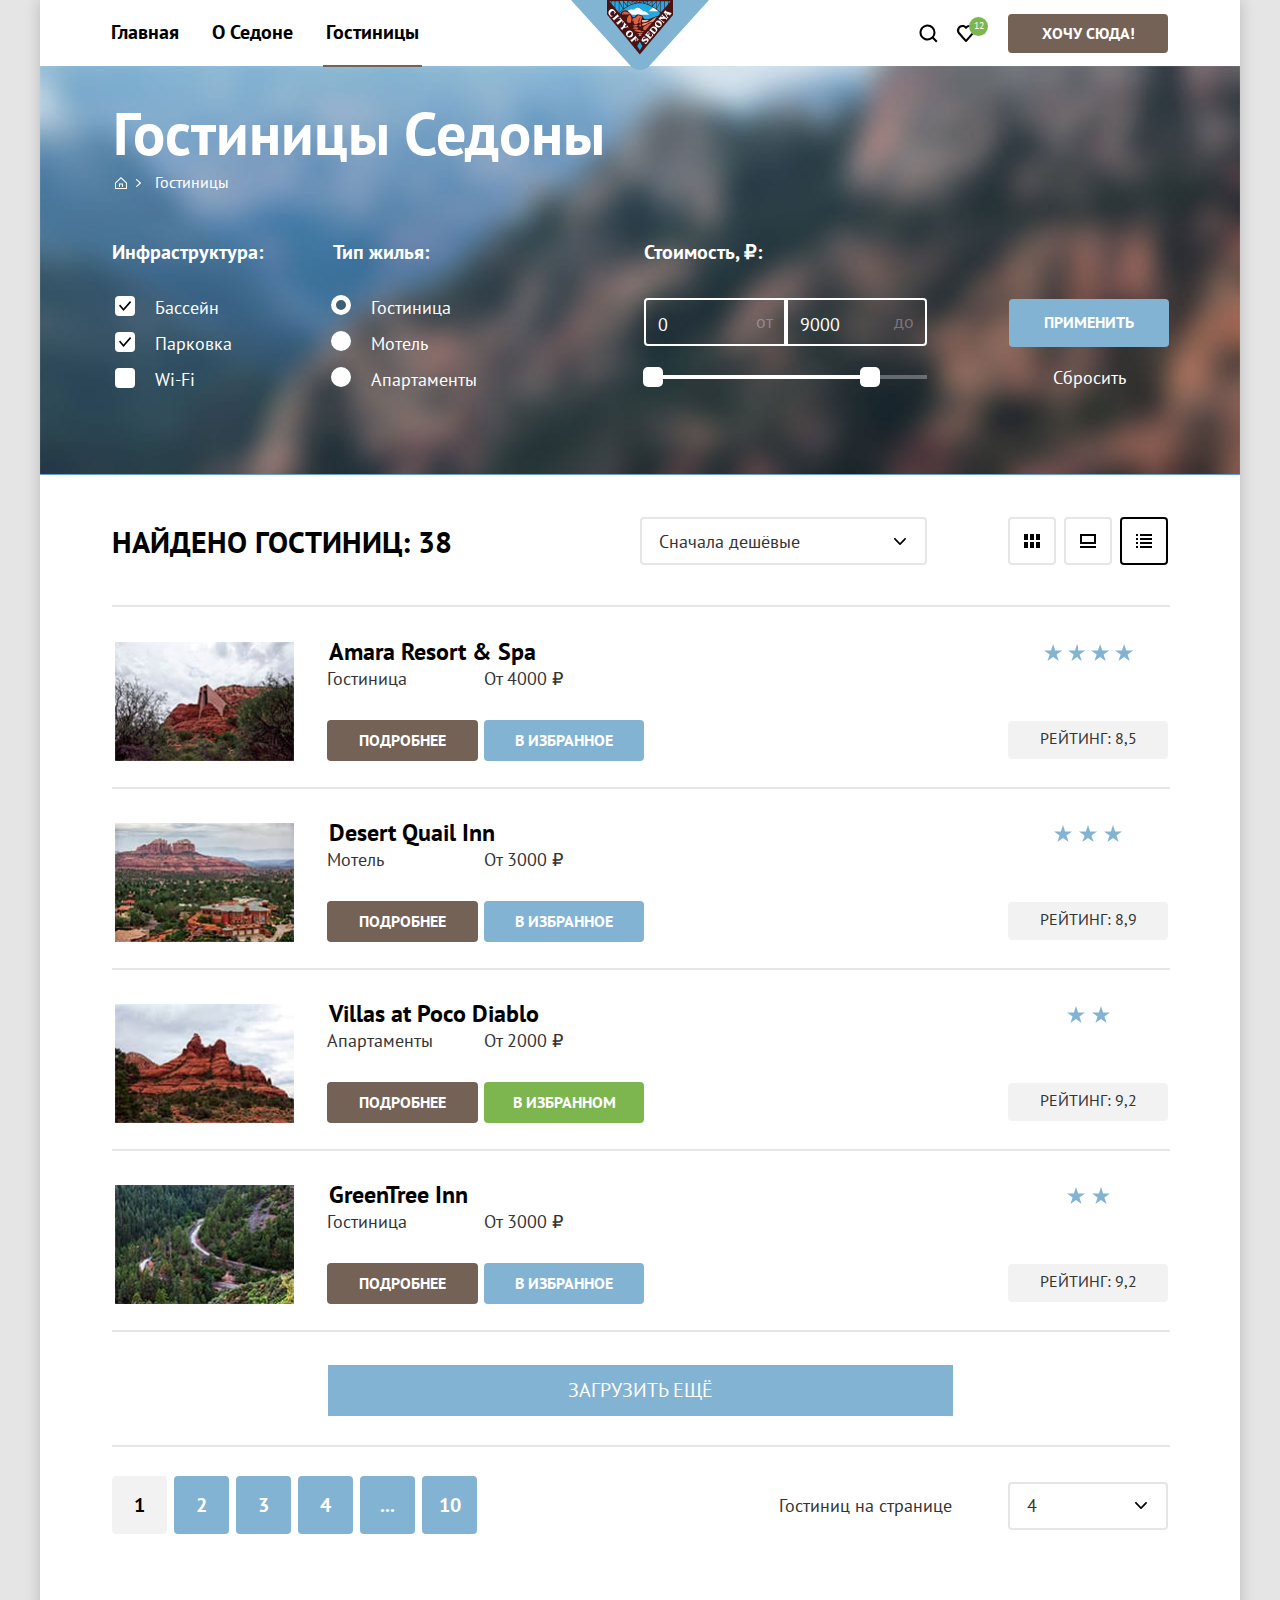
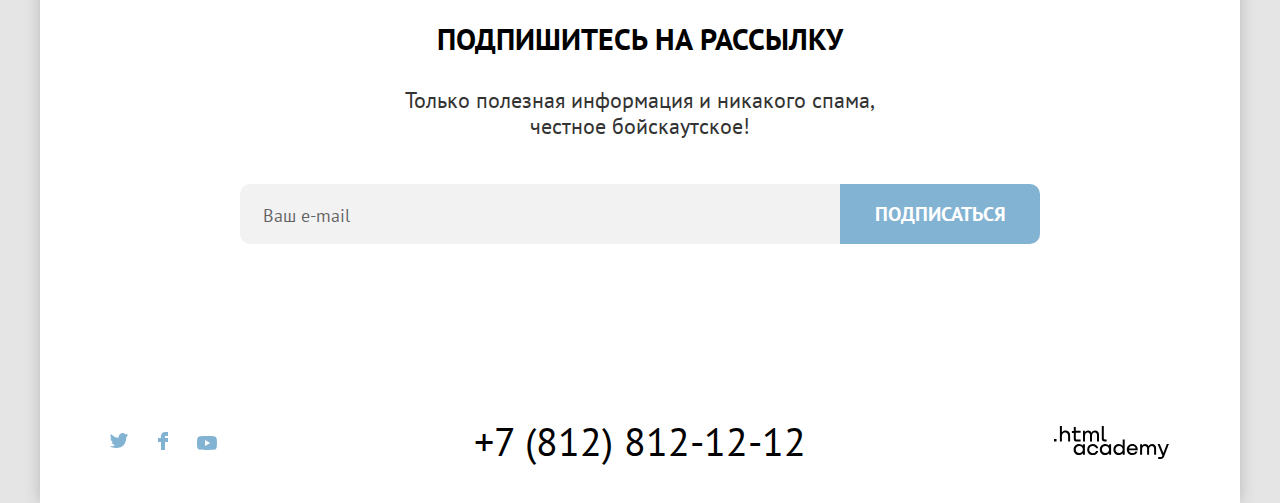
==== commit b7800aa3: "Вносит правки" ====
--- a/catalog.html
+++ b/catalog.html
@@ -5,7 +5,7 @@
     <title>Каталог</title>
     <link rel="stylesheet" href="css/styles.css">
     <link rel="icon" href="favicon.ico"><!-- 32×32 -->
-</head>
+  </head>
   <body>
     <div class="container">
       <header class="page-header">
@@ -36,7 +36,7 @@
               </span>
             </a>
           </li>
-          <li class="user-item">
+          <li class="user-item heart">
             <a class="user-link clear-underline heart-icon" href="#">
               <svg aria-hidden="true" focusable="false" width="20" height="20" xmlns="http://www.w3.org/2000/svg">
                 <path d="M9.9 19a.9.9 0 0 1-.8-.4c-5.4-6.1-6.7-7.5-7-7.9A5.4 5.4 0 0 1 6.5 2C7.8 2 9 2.5 10 3.3a5.46 5.46 0 0 1 9 4.1c0 1.3-.5 2.5-1.3 3.4l-7 7.9c-.2.2-.4.3-.8.3Zm-6-9.5c.3.4 3.5 4 6.1 6.9l6.2-7c.5-.5.7-1.2.7-2 0-1.8-1.5-3.3-3.3-3.3-1 0-2 .5-2.7 1.3-.3.3-.6.4-.9.4-.3 0-.6-.2-.8-.4-.7-.8-1.7-1.3-2.7-1.3-1.8 0-3.3 1.5-3.3 3.3-.1.9.3 1.6.7 2.1-.1 0-.1 0 0 0Z" />
@@ -48,10 +48,10 @@
           </li>
           <li class="user-item">
             <a href="#" class="sedona-decorative-btn сlear-underline want-there brown-btn">
-              Хочу сюда
+              Хочу сюда!
             </a>
           </li>
-      </ul>
+        </ul>
       </header>
       <main class="main-inner main-container">
         <div class="catalog-bg">
@@ -69,7 +69,7 @@
               </a>
             </li>
             <li class="breadcrumbs-item breadcrumbs-item-alt">
-                <a class="breadcrumbs-link clear-underline">Гостиницы</a>
+              <a class="breadcrumbs-link clear-underline">Гостиницы</a>
             </li>
           </ul>
           <form class="catalog-filter" action="https://echo.htmlacademy.ru/" method="get">
@@ -79,19 +79,19 @@
               <ul class="catalog-filter-list clear-list">
                 <li class="catalog-filter-item">
                   <label class="infrastructure">
-                    <input type="checkbox" name="pool" checked class="visually-hidden">
+                    <input type="checkbox" name="pool" checked class="infrastructure-input visually-hidden">
                     <span>Бассейн</span>
                   </label>
                 </li>
                 <li class="catalog-filter-item">
                   <label class="infrastructure">
-                    <input type="checkbox" name="parking" checked class="visually-hidden">
+                    <input type="checkbox" name="parking" checked class="visually-hidden infrastructure-input">
                     <span>Парковка</span>
                   </label>
                 </li>
                 <li class="catalog-filter-item ">
                   <label class="infrastructure">
-                    <input type="checkbox" name="wi-fi" class="visually-hidden">
+                    <input type="checkbox" name="wi-fi" class="visually-hidden infrastructure-input">
                     <span>Wi-Fi</span>
                   </label>
                 </li>
@@ -102,19 +102,19 @@
               <ul class="catalog-filter-list clear-list">
                 <li class="catalog-filter-item">
                   <label class="dwelling">
-                    <input type="radio" name="dwelling-type" value="hotel" checked class="visually-hidden">
+                    <input class="visually-hidden dwelling-input" type="radio" name="dwelling-type" value="hotel" checked>
                     <span>Гостиница</span>
                   </label>
                 </li>
                 <li class="catalog-filter-item">
                   <label class="dwelling">
-                    <input type="radio" name="dwelling-type" value="motel" class="visually-hidden">
+                    <input class="visually-hidden dwelling-input" type="radio" name="dwelling-type" value="motel">
                     <span>Мотель</span>
                   </label>
                 </li>
                 <li class="catalog-filter-item">
                   <label class="dwelling">
-                    <input type="radio" name="dwelling-type" value="apartments" class="visually-hidden">
+                    <input class="visually-hidden dwelling-input" type="radio" name="dwelling-type" value="apartments">
                     <span>Апартаменты</span>
                   </label>
                 </li>
@@ -125,13 +125,13 @@
               <div class="price-sorting">
                 <div class="label-container label-container-left">
                   <label>
-                    <input type="text" name="min-price" placeholder="0">
+                    <input class="price-input" type="text" name="min-price" placeholder="0">
                   </label>
                   <span>от</span>
                 </div>
-                <div class="label-container">
+                <div class="label-container label-container-right">
                   <label>
-                    <input type="text" name="max-price" placeholder="9000">
+                    <input class="price-input" type="text" name="max-price" placeholder="9000">
                   </label>
                   <span>до</span>
                 </div>
@@ -151,7 +151,7 @@
             </fieldset>
             <div class="form-btns">
               <button class="button apply" type="submit">Применить</button>
-              <button class="reset" type="reset">Сбросить</button>
+              <button class="reset button" type="reset">Сбросить</button>
             </div>
           </form>
         </div>
@@ -160,12 +160,12 @@
             <p class="hotels-found">Найдено гостиниц: 38</p>
             <form class="sorting-type sorting-hotel-type dark-text">
               <label for="sorting" class="visually-hidden">Сортировка</label>
-              <select id="sorting" name="sorting">
+              <select id="sorting" name="sorting" class="hotel-criterion">
                 <option value="cheap">Сначала дешёвые</option>
                 <option value="expensive">Сначала дорогие</option>
                 <option value="popular">Сначала популярные</option>
               </select>
-              <button type="submit" class="visually-hidden">Отсортировать гостиницы</button>
+              <button type="submit" class="visually-hidden button">Отсортировать гостиницы</button>
             </form>
             <div class="show-div">
               <a href="#" class="show clear-underline">
@@ -295,7 +295,7 @@
             </li>
           </ul>
           <p class="blue-btn load">
-            <a class="clear-underline" href="#">Загрузить ещё</a>
+            <a class="load-link clear-underline" href="#">Загрузить ещё</a>
           </p>
           <div class="bottom-catalog">
             <ul class="pagination clear-list">
@@ -320,7 +320,7 @@
             </ul>
             <form class="sorting-type dark-text number-of-hotels">
               <label for="quantity-sorting" class="number-text">Гостиниц на странице</label>
-              <select id="quantity-sorting" name="quantity-sorting">
+              <select id="quantity-sorting" name="quantity-sorting" class="quantity-sorting">
                 <option value="4">4</option>
                 <option value="10">10</option>
                 <option value="20">20</option>
@@ -330,14 +330,12 @@
           </div>
         </section>
         <section class="subscribe subscribe-catalog">
-          <h2 class="subscribe-h subscribe-catalog-h">Подпишитесь на рассылку</h2>
-          <p class="subscribe-p subscribe-catalog-p">Только полезная информация и никакого спама,<br>честное бойскаутское!</p>
+          <h2 class="subscribe-header subscribe-catalog-header">Подпишитесь на рассылку</h2>
+          <p class="subscribe-paragraph subscribe-catalog-paragraph">Только полезная информация и никакого спама,<br>честное бойскаутское!</p>
           <form class="subscribe-form" action="https://echo.htmlacademy.ru/" method="post">
             <div class="div-flex">
               <input type="email" class="user-email" name="user-email" placeholder="Ваш e-mail" required>
-              <button class="subscribe-button blue-btn sedona-decorative-btn" type="submit">
-                Подписаться
-              </button>
+              <button class="subscribe-button blue-btn sedona-decorative-btn" type="submit">Подписаться</button>
             </div>
           </form>
         </section>
@@ -346,7 +344,7 @@
         <section class="footer-social">
           <h2 class="visually-hidden">Давайте дружить</h2>
           <ul class="footer-social-list clear-list">
-            <li class="footer-social-item clear-list">
+            <li class="footer-social-item">
               <a class="button social-btn twitter" href="https://twitter.com/htmlacademy_ru">
                 <span class="visually-hidden">Твиттер</span>
                 <svg width="18" height="15" xmlns="http://www.w3.org/2000/svg">
@@ -354,7 +352,7 @@
                 </svg>
               </a>
             </li>
-            <li class="footer-social-item clear-list">
+            <li class="footer-social-item">
               <a class="button social-btn facebook" href="https://www.facebook.com/htmlacademy">
                 <span class="visually-hidden">Фэйсбук</span>
                 <svg width="10" height="18" xmlns="http://www.w3.org/2000/svg">
@@ -362,7 +360,7 @@
                 </svg>
               </a>
             </li>
-            <li class="footer-social-item clear-list">
+            <li class="footer-social-item">
               <a class="button social-btn youtube" href="https://youtube.com/c/HTMLAcademyRUS">
                 <span class="visually-hidden">Ютуб</span>
                 <svg width="20" height="14" xmlns="http://www.w3.org/2000/svg">
--- a/css/styles.css
+++ b/css/styles.css
@@ -54,24 +54,57 @@
   flex-grow: 1;
 }
 
+.navigation {
+  display: flex;
+  justify-content: space-between;
+}
+
 .navigation-list {
   display: flex;
-  margin-left: 71px;
+  flex-wrap: wrap;
+  align-self: flex-start;
+  width: 412px;
+  margin: 0;
+  padding: 0;
+  margin-left: 56px;
 }
 
 .user-list {
   display: flex;
-  padding-top: 11px;
-  padding-bottom: 11px;
+  justify-content: space-between;
+  align-content: flex-start;
   margin-right: 72px;
-  justify-content: space-between;
-}
-
-.magnifier {
-  position: absolute;
-  display: block;
-  right: 274px;
-  bottom: 14px;
+}
+
+.user-item {
+  margin-top: auto;
+  margin-bottom: auto;
+}
+
+.user-link {
+  color: #000000;
+  display: block;
+  width: 38px;
+  height: 38px;
+  border-radius: 10px;
+  border: 3px solid transparent;
+  box-sizing: border-box;
+  outline: none;
+  position: relative;
+}
+
+.user-link svg {
+  position: absolute;
+  top: 0;
+  right: 0;
+  bottom: 0;
+  left: 0;
+  margin: auto;
+}
+
+.heart {
+  position: relative;
+  margin-right: 23px;
 }
 
 .page-footer {
@@ -80,17 +113,6 @@
   justify-content: space-between;
   align-items: center;
   padding: 26px 62px 30px 72px;
-}
-
-.navigation-item {
-  font-size: 20px;
-  line-height: 26px;
-  font-weight: 700;
-  max-width: 100px;
-}
-
-.navigation-item:not(:last-of-type) {
-  margin-right: 25px;
 }
 
 .catalog-filter-title {
@@ -98,7 +120,7 @@
   line-height: 26px;
   font-weight: 700;
   color: #ffffff;
-  margin-bottom: 30px;
+  margin-bottom: 31px;
 }
 
 .catalog-filter {
@@ -169,23 +191,26 @@
   text-decoration: none;
 }
 
+.navigation-item {
+  position: relative;
+  margin-top: 10px;
+  margin-bottom: 12px;
+  margin-right: 3px;
+}
+
 .navigation-link {
-  display: block;
-  padding-top: 17px;
-  padding-bottom: 17px;
+  position: relative;
+  display: block;
+  font-size: 20px;
+  line-height: 26px;
+  font-weight: 700;
+  padding: 6px 12px;
+  text-align: center;
   color: #000000;
   border: 3px solid transparent;
   box-sizing: border-box;
-}
-
-.user-item {
-  margin-right: 21px;
-  margin-top: auto;
-  margin-bottom: auto;
-}
-
-.user-item:last-of-type {
-  margin-right: 0;
+  border-radius: 10px;
+  outline: none;
 }
 
 .subscribe {
@@ -228,16 +253,17 @@
   left: 50%;
   transform: translateX(-50%);
   z-index: 1;
+  outline: none;
 }
 
 .catalog-bg {
   display: flex;
   flex-direction: column;
   justify-content: space-between;
-  margin: 0;
-  padding: 35px 71px 85px 66px;
+  padding: 35px 71px 78px 68px;
   background-image: url(../img/catalog_background.jpg);
   background-repeat: no-repeat;
+  background-color:  #68a2ca;
 }
 
 .subscribe-form input {
@@ -259,8 +285,8 @@
 }
 
 .hotel-search {
-  padding-top: 101px;
-  padding-bottom: 91px;
+  padding-top: 90px;
+  padding-bottom: 93px;
 }
 
 .interest {
@@ -272,7 +298,6 @@
   line-height: 36px;
   color: #333333;
   text-align: center;
-  margin: 0;
   margin-bottom: 79px;
 }
 
@@ -281,7 +306,6 @@
   line-height: 26px;
   color: #333333;
   text-align: center;
-  margin: 0;
   padding: 0;
 }
 
@@ -294,7 +318,7 @@
   text-align: center;
   width: 400px;
   padding-top: 100px;
-  padding-bottom: 77px;
+  padding-bottom: 72px;
 }
 
 .advantages-title {
@@ -346,11 +370,15 @@
   background-color: #83b3d3;
 }
 
+.advantages-high-block {
+  padding-bottom: 88px;
+}
+
 .advantages-white {
   color: #ffffff;
 }
 
-.subscribe-h {
+.subscribe-header {
   color: #ffffff;
   text-transform: uppercase;
   font-weight: 700;
@@ -358,21 +386,21 @@
   line-height: 36px;
 }
 
-.subscribe-catalog-h {
+.subscribe-catalog-header {
   color: #000000;
 }
 
-.subscribe-p {
+.subscribe-paragraph {
   color: #ffffff;
   text-align: center;
   font-size: 22px;
   line-height: 26px;
   margin: 0;
   padding-top: 5px;
-  margin-bottom: 45px;
-}
-
-.subscribe-catalog-p {
+  margin-bottom: 47px;
+}
+
+.subscribe-catalog-paragraph {
   color: #333333;
   margin-bottom: 45px;
 }
@@ -385,30 +413,40 @@
   background-color: #756257;
   text-decoration: none;
   text-transform: uppercase;
-  font-size: 16px;
-  line-height: 21px;
   font-weight: 700;
   text-align: center;
   color: #ffffff;
   display: block;
-  padding-top: 8px;
-  padding-bottom: 8px;
+  padding-top: 7px;
+  padding-bottom: 7px;
 }
 
 .catalog-btn {
   width: 151px;
+  font-size: 16px;
+  line-height: 21px;
 }
 
 .load {
   display: block;
   width: 625px;
-  margin-bottom: 61px;
+  margin-bottom: 60px;
   margin-left: auto;
   margin-right: auto;
   outline: none;
 }
 
 .load a {
+  text-decoration: none;
+  text-transform: uppercase;
+  text-align: center;
+  color: #ffffff;
+  display: block;
+  padding-top: 9px;
+  padding-bottom: 10px;
+  font-weight: 700px;
+  font-size: 20px;
+  line-height: 26px;
   border: 3px solid transparent;
   border-radius: 4px;
   box-sizing: border-box;
@@ -439,25 +477,10 @@
   transform: rotate(180deg);
 }
 
-.load a {
-  text-decoration: none;
-  text-transform: uppercase;
-  text-align: center;
-  color: #ffffff;
-  display: block;
-  padding-top: 9px;
-  padding-bottom: 10px;
-  font-weight: 700px;
-  font-size: 20px;
-  line-height: 26px;
-}
-
 .to-selected,
 .selected-btn {
   width: 160px;
   border-radius: 4px;
-  padding-top: 8px;
-  padding-bottom: 8px;
   border: 3px solid transparent;
   box-sizing: border-box;
   outline: none;
@@ -522,8 +545,8 @@
 }
 
 .footer-contacts-phone {
-  margin-left: 50px;
-  margin-right: 60px;
+  margin-left: 60px;
+  margin-right: 58px;
   font-size: 40px;
   line-height: 40px;
   text-align: center;
@@ -538,6 +561,7 @@
 
 .button {
   text-decoration: none;
+  font-family: inherit;
 }
 
 .inner-header-title {
@@ -552,15 +576,7 @@
 
 .breadcrumbs {
   display: flex;
-  padding: 0;
-  margin: 0;
   margin-bottom: 40px;
-}
-
-.breadcrumbs-item {
-  margin: 0;
-  padding: 0;
-  list-style: none;
 }
 
 .breadcrumbs-item-alt {
@@ -659,15 +675,13 @@
   height: 48px;
   padding: 0;
   border: 2px solid #e6e6e6;
-  padding-left: 19px;
+  padding-left: 17px;
   box-sizing: border-box;
   border-radius: 4px;
   outline: none;
   appearance: none;
   background: url("../img/icons/arrow_2.svg") no-repeat right;
   background-position-x: calc(100% - 19px);
-  font-size: 16px;
-  line-height: 23px;
 }
 
 .sorting-type:hover select,
@@ -694,7 +708,7 @@
   font-weight: 700;
   line-height: 36px;
   color: #ffffff;
-  margin-top: 63px;
+  margin-top: 60px;
   margin-left: auto;
   margin-right: auto;
   border-radius: 10px;
@@ -725,19 +739,21 @@
   margin: 0;
   padding: 0;
   margin-right: auto;
+  margin-top: 5px;
 }
 
 .hotel-card {
   display: flex;
   margin: 0;
   padding: 0;
-  padding-top: 5px;
-  margin-bottom: 50px;
+  justify-content: space-between;
+  padding-top: 14px;
+  margin-bottom: 42px;
   position: relative;
 }
 
 .hotel-card:last-of-type {
-  margin-bottom: 61px;
+  margin-bottom: 58px;
 }
 
 .hotel-card::after {
@@ -745,13 +761,13 @@
   position: absolute;
   width: 1056px;
   height: 0;
-  bottom: -30px;
+  bottom: -25px;
   border: 1px solid #e6e6e6;
   transform: rotate(180deg);
 }
 
 .hotel-info {
-  margin-left: 37px;
+  margin-left: 30px;
 }
 
 .hotel-card-image {
@@ -764,9 +780,6 @@
 
 .hotel-img-link {
   display: block;
-  margin: 0;
-  padding: 0;
-  border: 0;
   outline: 0;
 }
 
@@ -785,15 +798,14 @@
 
 .hotel-card-link {
   display: block;
-  margin: 0;
-  padding: 0;
+  margin-left: 6px;
 }
 
 .hotel-card-title {
   border: 3px solid transparent;
   padding: 10px 15px 10px 15px;
   margin-left: -22px;
-  margin-top: -10px;
+  margin-top: -12px;
   margin-bottom: -10px;
   box-sizing: border-box;
   border-radius: 10px;
@@ -825,30 +837,16 @@
 }
 
 .card-left {
-  display: block;
-  margin: 0;
-  padding: 0;
-  margin-left: -7px;
-  margin-right: 8px;
-}
-
-.card-right {
-  display: block;
-  margin: 0;
-  padding: 0;
+  margin-right: 6px;
 }
 
 .hotel-card-type {
   display: block;
-  margin: 0;
-  padding: 0;
   margin-bottom: 30px;
 }
 
 .hotel-card-price {
   display: block;
-  margin: 0;
-  padding: 0;
   margin-bottom: 30px;
 }
 
@@ -871,7 +869,7 @@
   flex-wrap: wrap;
   flex-direction: column;
   margin-left: auto;
-  padding-top: 10px;
+  padding-top: 5px;
 }
 
 .stars {
@@ -907,7 +905,7 @@
 }
 
 .sedona-dwelling {
-  padding: 40px 72px 0 72px;
+  padding: 42px 72px 0 72px;
 }
 
 .number-of-hotels {
@@ -927,10 +925,12 @@
 .pagination {
   display: flex;
   flex-wrap: wrap;
+  width: 500px;
 }
 
 .pagination-item {
   margin-right: 7px;
+  margin-bottom: 7px;
 }
 
 .pagination-link {
@@ -942,8 +942,8 @@
   font-weight: 700;
   font-size: 20px;
   line-height: 26px;
-  padding-top: 15px;
-  padding-bottom: 15px;
+  padding-top: 13px;
+  padding-bottom: 13px;
   border-radius: 4px;
   border: 3px solid transparent;
   box-sizing: border-box;
@@ -970,10 +970,8 @@
 }
 
 .subscribe-catalog {
-  margin: 0;
-  padding: 0;
   padding-top: 55px;
-  margin-bottom: 140px;
+  margin-bottom: 45px;
 }
 
 .visually-hidden {
@@ -989,28 +987,33 @@
 
 .price-sorting {
   display: flex;
+  justify-content: center;
   border: 2px solid transparent;
   box-sizing: border-box;
   border-radius: 4px;
-  position: relative;
   width: 287px;
 }
 
 .label-container {
   display: flex;
-  width: 145px;
   height: 48px;
   align-items: center;
-  padding-top: 5px;
-  padding-left: 14px;
-  padding-right: 14px;
   border: 2px solid #ffffff;
   box-sizing: border-box;
   justify-content: space-between;
 }
 
 .label-container-left {
-  border-right: 1px;
+  width: 147px;
+  margin-right: 0;
+  border-radius: 4px 0 0 4px;
+}
+
+.label-container-right {
+  margin-left: 0;
+  width: 146px;
+  margin-left: 1px solid #ffffff;
+  border-radius: 0 4px 4px 0;
 }
 
 .label-container:hover {
@@ -1029,6 +1032,7 @@
   color: rgba(255, 255, 255, 0.3);
   font-size: 18px;
   line-height: 24px;
+  margin-right: 11px;
 }
 
 .label-container input {
@@ -1039,6 +1043,8 @@
   font-size: 18px;
   line-height: 24px;
   color: #ffffff;
+  padding-top: 7px;
+  padding-left: 12px;
 }
 
 .label-container input::placeholder {
@@ -1046,19 +1052,19 @@
 }
 
 .apply {
+  font-family: inherit;
   margin-top: 60px;
   background-color: #83b3d3;
   color: #ffffff;
   text-transform: uppercase;
-  font-size: 14px;
+  font-size: 16px;
   line-height: 18px;
   font-weight: 700;
-  padding-top: 13px;
+  padding-top: 11px;
   padding-bottom: 13px;
   width: 160px;
-  border: 0;
   border-radius: 4px;
-  margin-bottom: 10px;
+  margin-bottom: 12px;
   border: 3px solid transparent;
   box-sizing: border-box;
   outline: none;
@@ -1081,16 +1087,18 @@
 }
 
 .reset {
+  font-family: inherit;
   color: #ffffff;
   margin-left: auto;
   background-color: transparent;
   display: block;
-  font-size: 16px;
+  font-size: 18px;
   line-height: 23px;
   width: 160px;
   padding: 0;
   cursor: pointer;
   border: 3px solid transparent;
+  border-radius: 4px;
   outline: none;
   padding-top: 4px;
   padding-bottom: 5px;
@@ -1149,8 +1157,10 @@
 
 .want-there {
   width: 160px;
-  padding-top: 8px;
-  padding-bottom: 8px;
+  padding-top: 5px;
+  padding-bottom: 5px;
+  font-size: 16px;
+  line-height: 23px;
 }
 
 .brown-btn:hover,
@@ -1167,8 +1177,15 @@
   color: rgba(255, 255, 255, 0.3);
 }
 
-.current-page {
-  border-bottom: 2px solid #756257;
+.current-page::before {
+  position: absolute;
+  right: 12px;
+  bottom: -13px;
+  left: 12px;
+  height: 2px;
+  background-color: #756257;
+  content: "";
+  z-index: 1;
 }
 
 .navigation-link:hover {
@@ -1178,34 +1195,11 @@
 .navigation-link:focus,
 .current-page:focus {
   color: #756257;
-  outline: none;
-  border-radius: 10px;
-  border: 3px solid #83b3d3;
+  border-color: #83b3d3;
 }
 
 .navigation-link:active {
   color: rgba(136, 127, 121, 0.3);
-}
-
-.user-link {
-  color: #000000;
-  display: block;
-  position: relative;
-  width: 38px;
-  height: 38px;
-  border-radius: 10px;
-  border: 3px solid transparent;
-  box-sizing: border-box;
-  outline: none;
-}
-
-.user-link svg {
-  position: absolute;
-  top: 0;
-  right: 0;
-  bottom: 0;
-  left: 0;
-  margin: auto;
 }
 
 .user-link:hover svg{
@@ -1227,8 +1221,6 @@
 }
 
 .heart-icon {
-  display: block;
-  margin: 0;
   position: relative;
 }
 
@@ -1305,8 +1297,6 @@
   position: relative;
   min-width: 154px;
   min-height: 64px;
-  margin: 0;
-  padding: 0;
   border-radius: 10px;
   border: 3px solid transparent;
   box-sizing: border-box;
@@ -1314,7 +1304,7 @@
 
 .htmlacademy-link svg {
   position: absolute;
-  top: 10px;
+  top: 4px;
   right: -20px;
   bottom: 0;
   left: 0;
@@ -1345,11 +1335,14 @@
 
 .subscribe-button {
   background-color: #83b3d3;
+  font-family: inherit;
   width: 200px;
   border: 3px solid transparent;
   box-sizing: border-box;
   outline: none;
-  border-radius: 0px 10px 10px 0px;
+  border-radius: 0 10px 10px 0;
+  font-size: 20px;
+  line-height: 26px;
 }
 
 .subscribe-button:hover {
@@ -1373,15 +1366,17 @@
   border: 3px solid transparent;
   border-radius: 10px 0 0 10px;
   outline: none;
-  padding-left: 15px;
-  padding-top: 8px;
-  box-sizing: border-box;
-}
-.user-email::placeholder {
-  color:  rgba(0, 0, 0, 0.6);
+  padding-left: 20px;
+  padding-top: 5px;
+  box-sizing: border-box;
+  font-family: inherit;
   font-size: 18px;
   line-height: 26px;
-
+  color: rgba(0, 0, 0, 0.6);
+}
+
+.user-email::placeholder {
+  color: rgba(0, 0, 0, 0.6);
 }
 
 .user-email:hover,
@@ -1406,7 +1401,7 @@
 }
 
 .range-scale {
-  width: 280px;
+  width: 279px;
   height: 0;
   justify-self: center;
   border: 2px solid rgba(255, 255, 255, 0.3);
@@ -1424,6 +1419,7 @@
 }
 
 .range-toggle {
+  font-family: inherit;
   width: 20px;
   height: 20px;
   background-color: #ffffff;
@@ -1450,7 +1446,7 @@
 .toggle-min {
   position: absolute;
   top: -10px;
-  left: -4px;
+  left: -2px;
 }
 
 .toggle-max {
@@ -1476,6 +1472,7 @@
   color: #ffffff;
   position: relative;
   padding-left: 40px;
+  padding-top: 5px;
   font-size: 18px;
   line-height: 24px;
 }
@@ -1520,6 +1517,19 @@
   height: 20px;
 }
 
+.infrastructure-input,
+.dwelling-input,
+.price-input {
+  font-family: inherit;
+}
+
+.price-input {
+  color: #ffffff;
+  font-size: 18px;
+  line-height: 23px;
+  padding-top: 4px;
+}
+
 .infrastructure span {
   color: #ffffff;
   position: relative;
@@ -1562,15 +1572,11 @@
 }
 
 .infrastructure-field {
-  margin-right: 67px;
+  margin-right: 62px;
 }
 
 .form-btns {
-  margin-left: 80px;
-}
-
-.heart{
-  position: relative;
+  margin-left: 78px;
 }
 
 .popover {
@@ -1604,7 +1610,6 @@
 
 .popover-cart-item {
   display: flex;
-  margin: 0;
   padding: 20px 20px;
   max-height: 50px;
   padding-bottom: 2px;
@@ -1705,6 +1710,7 @@
   border: none;
   border-radius: 4px;
   cursor: pointer;
+  font-family: inherit;
 }
 
 .trash svg {
@@ -1750,6 +1756,7 @@
 
 .modal-close-button {
   position: absolute;
+  font-family: inherit;
   padding: 0;
   top: 53px;
   right: 70px;
@@ -1871,6 +1878,7 @@
   font-size: 18px;
   font-weight: 700;
   line-height: 40px;
+  font-family: inherit;
   color: #000000;
   background-color: #f2f2f2;
   border: 3px solid transparent;
@@ -1878,6 +1886,10 @@
   box-sizing: border-box;
   outline: none;
   padding: 0;
+}
+
+.grey-field::placeholder {
+  color: #000000;
 }
 
 .grey-field:hover,
@@ -1940,6 +1952,7 @@
 
 .modal-btn {
   position: absolute;
+  font-family: inherit;
   width: 25px;
   height: 25px;
   background-color: #f2f2f2;
@@ -2015,6 +2028,7 @@
   border: none;
   border-radius: 50%;
   content: "i";
+  font-family: inherit;
   background-size: 20px 20px;
   background-repeat: no-repeat;
   background-position: center;
@@ -2097,5 +2111,14 @@
 
 .info-modal:hover .help-message {
   display: block;
-  margin: 0;
-}
+}
+
+.hotel-criterion,
+.quantity-sorting {
+  color: #333333;
+  font-family: inherit;
+  font-size: 18px;
+  line-height: 23px;
+}
+
+/*ночные правки*/
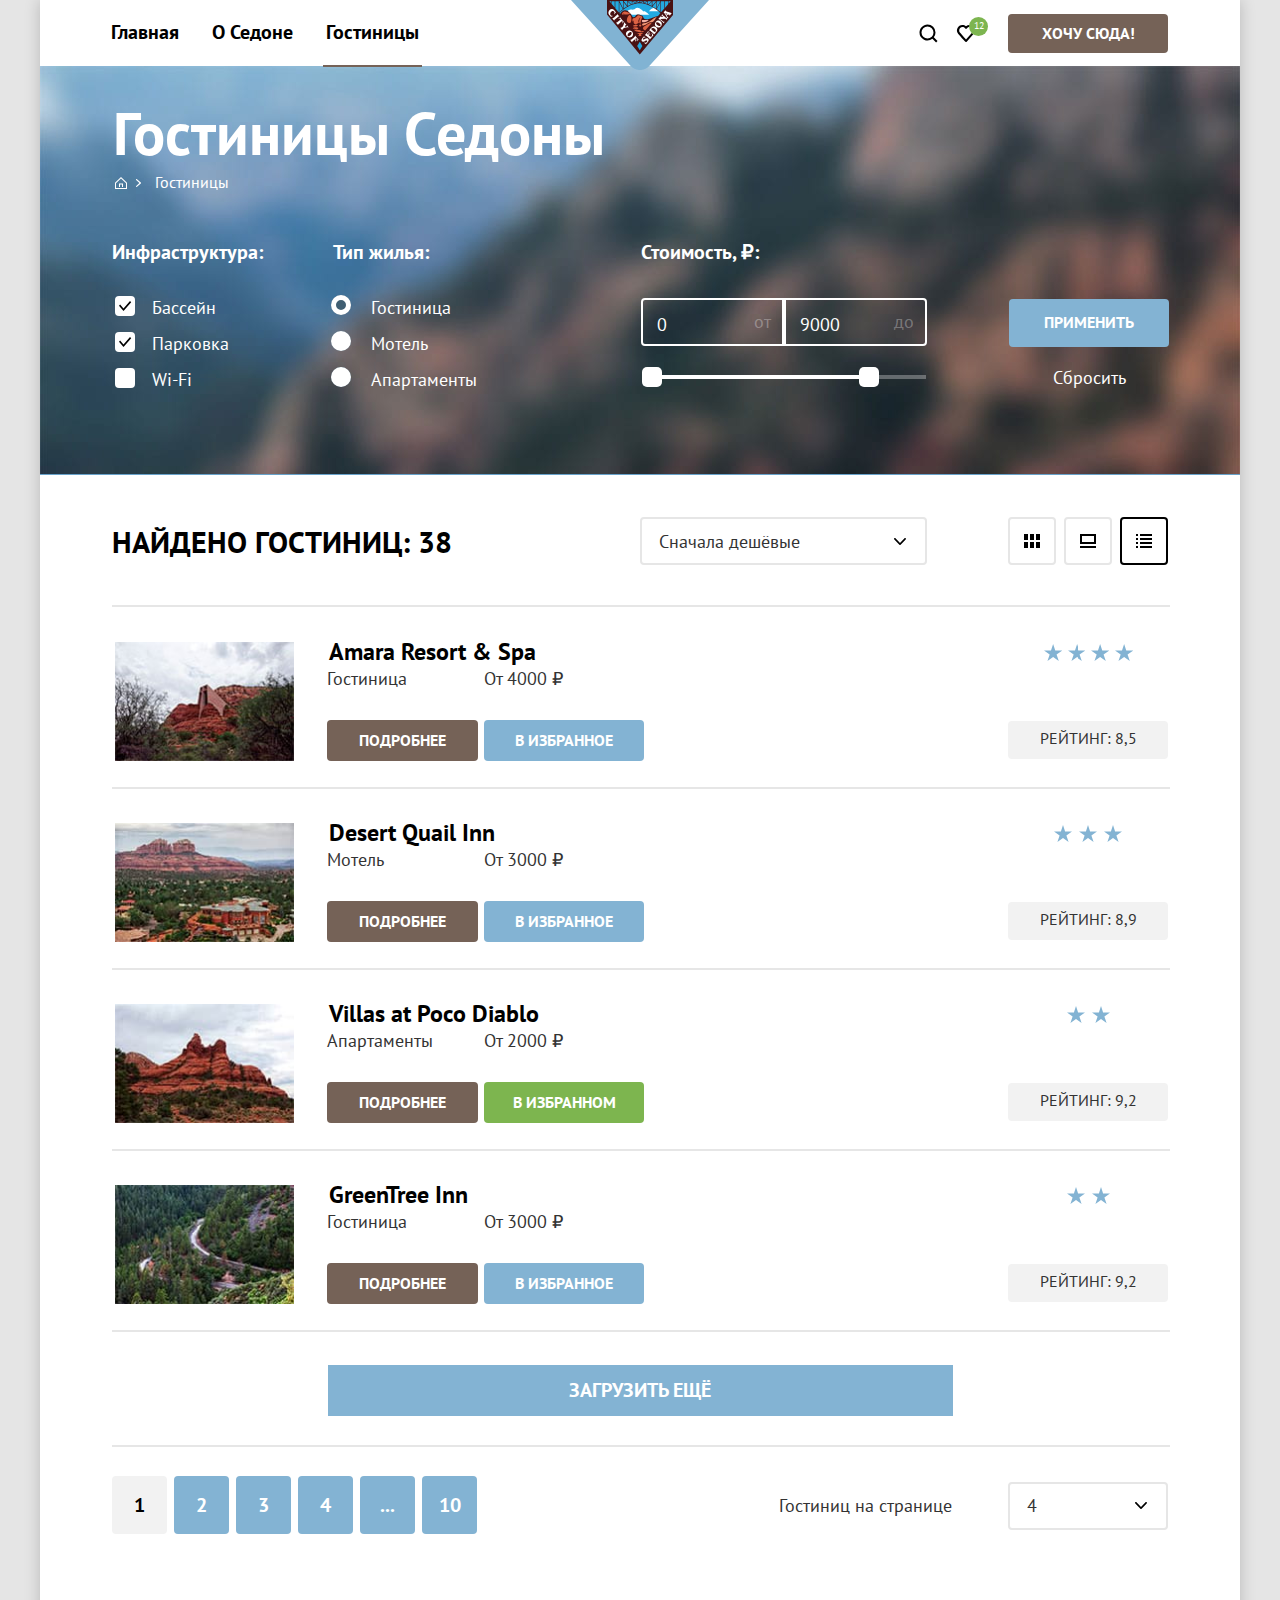
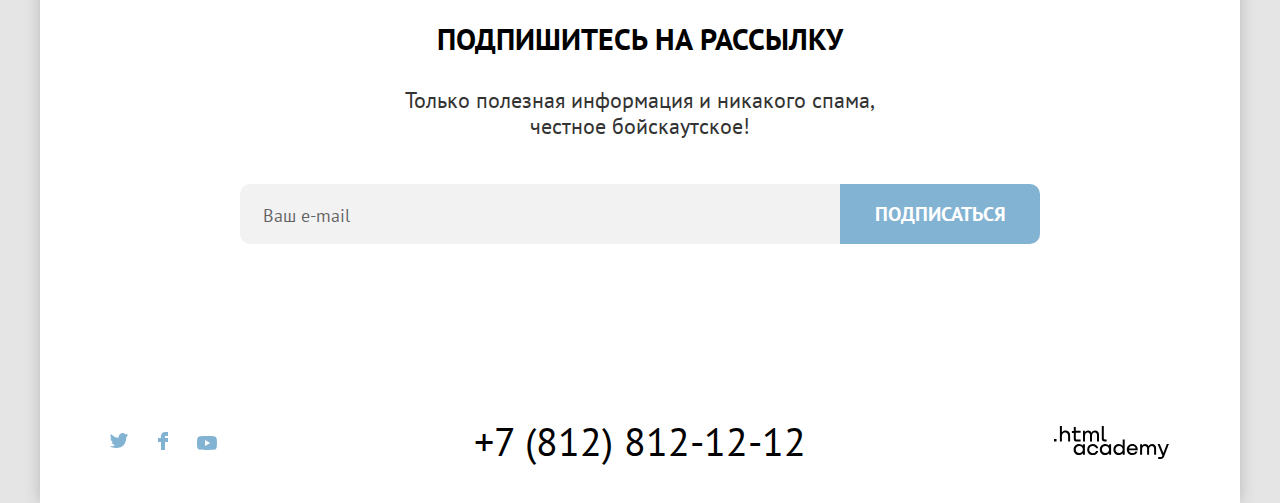
==== commit 5c14ef6d: "Вносит правки по критериям" ====
--- a/catalog.html
+++ b/catalog.html
@@ -18,7 +18,7 @@
               <a class="navigation-link clear-underline" href="#">О Седоне</a>
             </li>
             <li class="navigation-item current-page">
-              <a class="navigation-link navigation-link-current clear-underline">Гостиницы</a> <!--Каталог-->
+              <a class="navigation-link navigation-link-current clear-underline">Гостиницы</a> <!--Каталог, ведёт сама на себя-->
             </li>
           </ul>
         </nav>
@@ -47,7 +47,7 @@
             </a>
           </li>
           <li class="user-item">
-            <a href="#" class="sedona-decorative-btn сlear-underline want-there brown-btn">
+            <a class="sedona-decorative-btn сlear-underline want-there brown-btn" href="#">
               Хочу сюда!
             </a>
           </li>
@@ -69,7 +69,7 @@
               </a>
             </li>
             <li class="breadcrumbs-item breadcrumbs-item-alt">
-              <a class="breadcrumbs-link clear-underline">Гостиницы</a>
+              <a class="breadcrumbs-link clear-underline">Гостиницы</a> <!--ведёт сама на себя-->
             </li>
           </ul>
           <form class="catalog-filter" action="https://echo.htmlacademy.ru/" method="get">
@@ -168,19 +168,19 @@
               <button type="submit" class="visually-hidden button">Отсортировать гостиницы</button>
             </form>
             <div class="show-div">
-              <a href="#" class="show clear-underline">
+              <a class="show clear-underline" href="#">
                 <svg width="16" height="14" fill="none" xmlns="http://www.w3.org/2000/svg">
                   <path d="M4 0H0v6h4V0Zm12 0h-4v6h4V0Zm-6 0H6v6h4V0ZM4 8H0v6h4V8Zm12 0h-4v6h4V8Zm-6 0H6v6h4V8Z" fill="#000"/>
                 </svg>
                 <span class="visually-hidden">Показать карточки</span>
               </a>
-              <a href="#" class="show clear-underline">
+              <a class="show clear-underline" href="#">
                 <svg width="16" height="14" fill="none" xmlns="http://www.w3.org/2000/svg">
                   <path d="M16 12H0v2h16v-2ZM14 2v6H2V2h12Zm2-2H0v10h16V0Z" fill="#000"/>
                 </svg>
                 <span class="visually-hidden">Показать галерею</span>
               </a>
-              <a href="#" class="show show-chosen clear-underline">
+              <a class="show show-chosen clear-underline" href="#">
                 <svg width="16" height="14" fill="none" xmlns="http://www.w3.org/2000/svg">
                   <path d="M2 0H0v2h2V0Zm14 0H4v2h12V0ZM2 4H0v2h2V4Zm14 0H4v2h12V4ZM2 8H0v2h2V8Zm14 0H4v2h12V8ZM2 12H0v2h2v-2Zm14 0H4v2h12v-2Z" fill="#000"/>
                 </svg>
@@ -200,11 +200,11 @@
                 <div class="card-main">
                   <div class="card-left">
                     <span class="hotel-card-type dark-text">Гостиница</span>
-                    <a href="#" class="sedona-decorative-btn catalog-btn brown-btn">Подробнее</a>
+                    <a class="sedona-decorative-btn catalog-btn brown-btn" href="#">Подробнее</a>
                   </div>
                   <div class="card-right">
                     <span class="hotel-card-price dark-text">От 4000 &#8381;</span>
-                    <a href="#" class="sedona-decorative-btn to-selected blue-btn catalog-btn">В избранное</a>
+                    <a class="sedona-decorative-btn to-selected blue-btn catalog-btn" href="#">В избранное</a>
                   </div>
                 </div>
               </div>
@@ -226,11 +226,11 @@
                 <div class="card-main">
                   <div class="card-left">
                     <span class="hotel-card-type dark-text">Мотель</span>
-                    <a href="#" class="sedona-decorative-btn catalog-btn brown-btn">Подробнее</a>
+                    <a class="sedona-decorative-btn catalog-btn brown-btn" href="#">Подробнее</a>
                   </div>
                   <div class="card-right">
                     <span class="hotel-card-price dark-text">От 3000 &#8381;</span>
-                    <a href="#" class="sedona-decorative-btn to-selected blue-btn catalog-btn">В избранное</a>
+                    <a class="sedona-decorative-btn to-selected blue-btn catalog-btn" href="#">В избранное</a>
                   </div>
                 </div>
               </div>
@@ -252,11 +252,11 @@
                 <div class="card-main">
                   <div class="card-left">
                     <span class="hotel-card-type dark-text">Апартаменты</span>
-                    <a href="#" class="sedona-decorative-btn catalog-btn brown-btn">Подробнее</a>
+                    <a class="sedona-decorative-btn catalog-btn brown-btn" href="#">Подробнее</a>
                   </div>
                   <div class="card-right">
                     <span class="hotel-card-price dark-text">От 2000 &#8381;</span>
-                    <a href="#" class="sedona-decorative-btn selected-btn catalog-btn">В избранном</a>
+                    <a class="sedona-decorative-btn selected-btn catalog-btn" href="#">В избранном</a>
                   </div>
                 </div>
               </div>
@@ -278,11 +278,11 @@
                 <div class="card-main">
                   <div class="card-left">
                     <span class="hotel-card-type dark-text">Гостиница</span>
-                    <a href="#" class="sedona-decorative-btn catalog-btn brown-btn">Подробнее</a>
+                    <a class="sedona-decorative-btn catalog-btn brown-btn" href="#">Подробнее</a>
                   </div>
                   <div class="card-right">
                     <span class="hotel-card-price dark-text">От 3000 &#8381;</span>
-                    <a href="#" class="sedona-decorative-btn to-selected blue-btn catalog-btn">В избранное</a>
+                    <a class="sedona-decorative-btn to-selected blue-btn catalog-btn" href="#">В избранное</a>
                   </div>
                 </div>
               </div>
@@ -300,7 +300,7 @@
           <div class="bottom-catalog">
             <ul class="pagination clear-list">
               <li class="pagination-item pagination-current">
-                <a class="pagination-link current">1</a>
+                <a class="pagination-link current">1</a> <!--ссылка на текущую страницу-->
               </li>
               <li class="pagination-item">
                 <a class="pagination-link clear-underline" href="#">2</a>
@@ -315,7 +315,7 @@
                 <a class="pagination-link clear-underline" href="#">...</a>
               </li>
               <li class="pagination-item">
-                <a class="pagination-link clear-underline" href="10">10</a>
+                <a class="pagination-link clear-underline" href="#">10</a>
               </li>
             </ul>
             <form class="sorting-type dark-text number-of-hotels">
@@ -334,7 +334,8 @@
           <p class="subscribe-paragraph subscribe-catalog-paragraph">Только полезная информация и никакого спама,<br>честное бойскаутское!</p>
           <form class="subscribe-form" action="https://echo.htmlacademy.ru/" method="post">
             <div class="div-flex">
-              <input type="email" class="user-email" name="user-email" placeholder="Ваш e-mail" required>
+              <label class="visually-hidden" for="subscribe-email">Email.</label>
+              <input class="user-email" id="subscribe-email" type="email" name="user-email" placeholder="Ваш e-mail" required>
               <button class="subscribe-button blue-btn sedona-decorative-btn" type="submit">Подписаться</button>
             </div>
           </form>
--- a/css/styles.css
+++ b/css/styles.css
@@ -444,7 +444,7 @@
   display: block;
   padding-top: 9px;
   padding-bottom: 10px;
-  font-weight: 700px;
+  font-weight: 700;
   font-size: 20px;
   line-height: 26px;
   border: 3px solid transparent;
@@ -919,7 +919,7 @@
 .number-text {
   display: inline-block;
   margin-right: 51px;
-  color: 333333;
+  color: #333333;
 }
 
 .pagination {
@@ -991,7 +991,7 @@
   border: 2px solid transparent;
   box-sizing: border-box;
   border-radius: 4px;
-  width: 287px;
+  width: 290px;
 }
 
 .label-container {
@@ -1004,15 +1004,14 @@
 }
 
 .label-container-left {
-  width: 147px;
+  width: 148px;
   margin-right: 0;
   border-radius: 4px 0 0 4px;
 }
 
 .label-container-right {
   margin-left: 0;
-  width: 146px;
-  margin-left: 1px solid #ffffff;
+  width: 147px;
   border-radius: 0 4px 4px 0;
 }
 
@@ -1044,7 +1043,7 @@
   line-height: 24px;
   color: #ffffff;
   padding-top: 7px;
-  padding-left: 12px;
+  padding-left: 14px;
 }
 
 .label-container input::placeholder {
@@ -1208,8 +1207,6 @@
 
 .user-link:focus svg {
   fill: #756257;
-  top: 10;
-  bottom: 10;
 }
 
 .user-link:focus {
@@ -1533,7 +1530,7 @@
 .infrastructure span {
   color: #ffffff;
   position: relative;
-  padding-left: 45px;
+  padding-left: 42px;
   font-size: 18px;
   line-height: 23px;
 }
